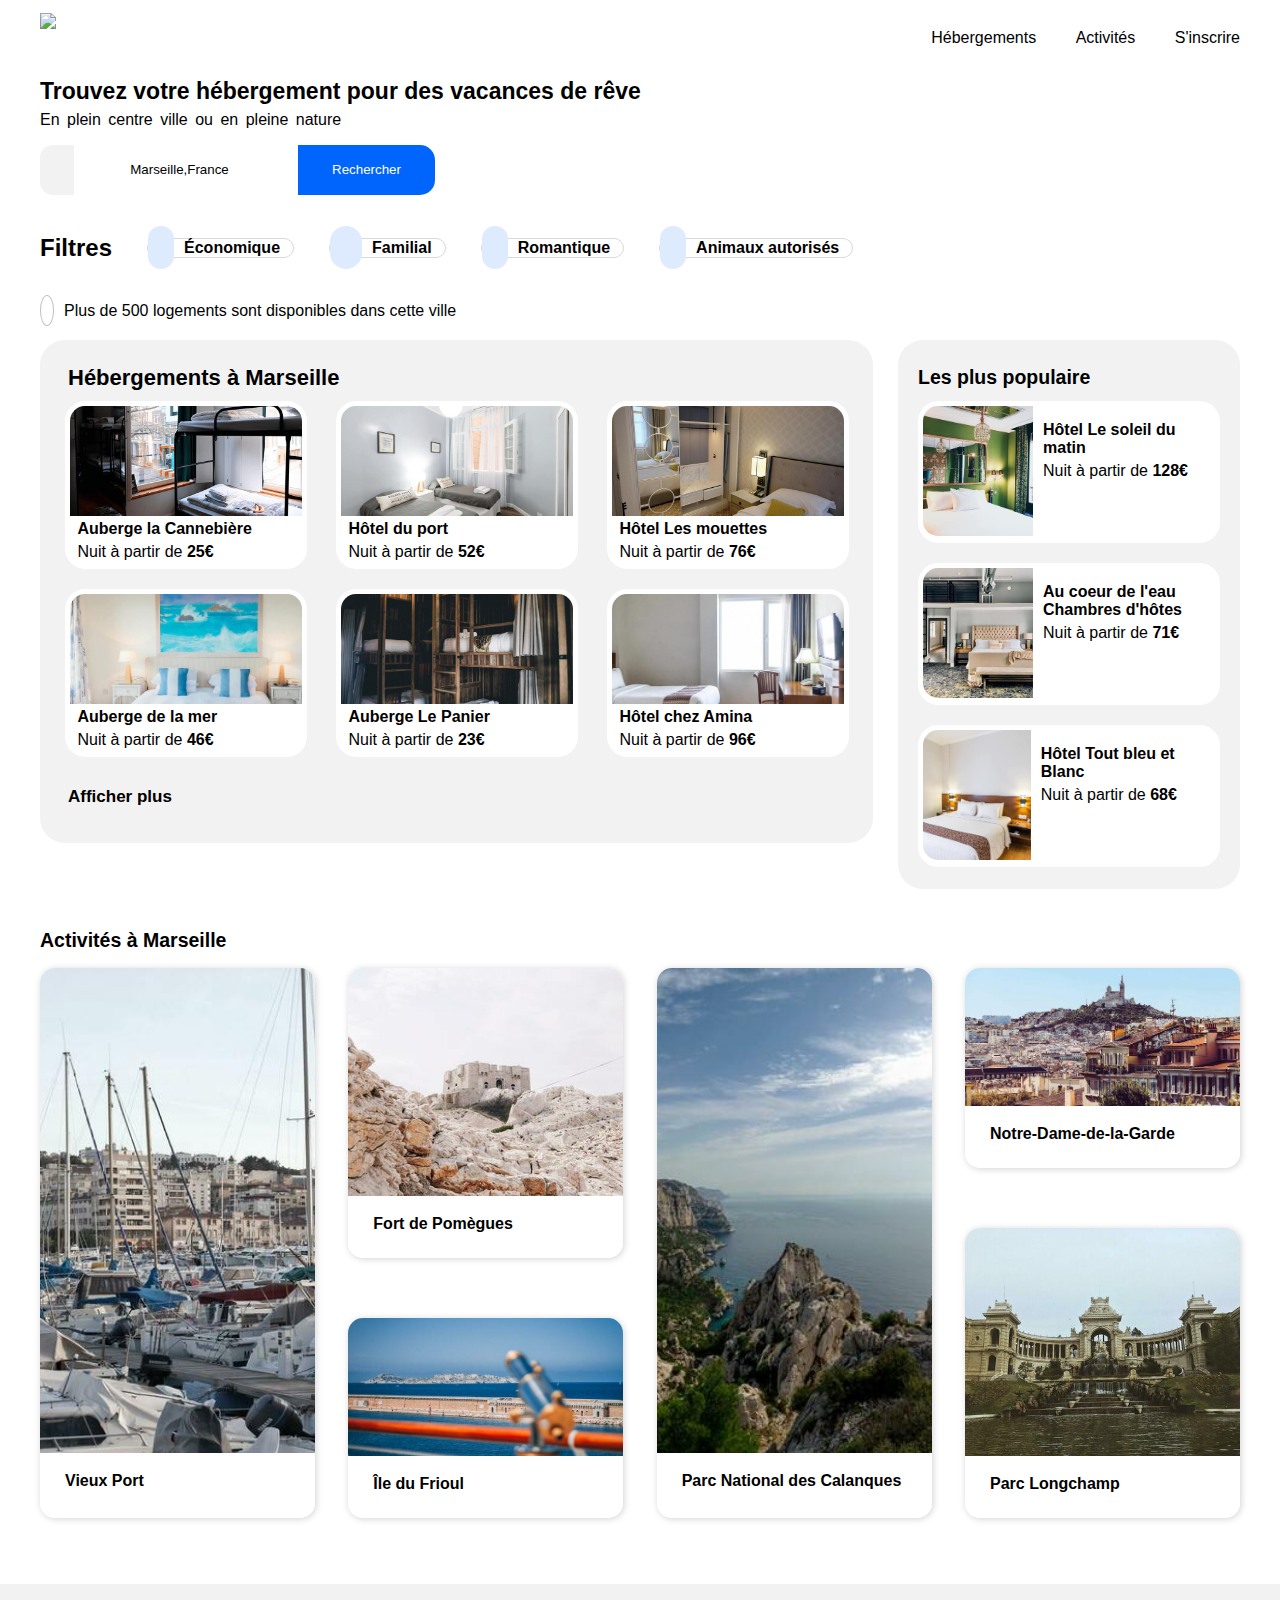
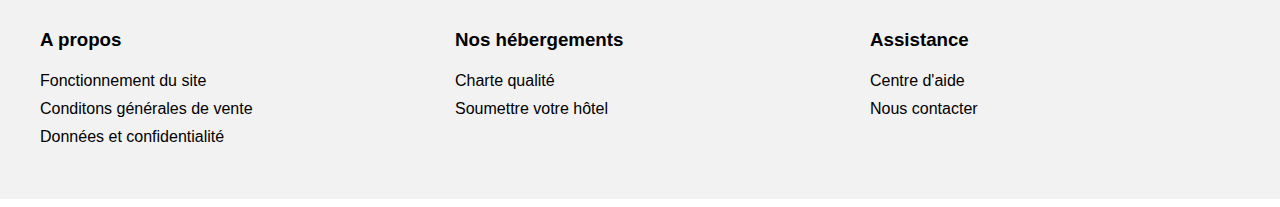
==== index.html @ 7f03be0b "correction dimension page destock et responsive" ====
<!DOCTYPE html>
<html>

<head>
  

  <meta charset="UTF-8">
  <meta http-equiv="X-UA-Compatible" content="IE=edge">
  <meta name="viewport" content="width= , initial-scale=1.0">
  <link rel="stylesheet" type="text/css" href="css/style.css">
  <link rel="stylesheet" media=" screen and (max-width: 991px)" href="css/resolution_tablettes991.css">
  <link rel="stylesheet" media=" screen and (max-width: 768px)" href="css/resolution_petitEcrans768.css">
  <script src="https://kit.fontawesome.com/966980ee1c.js" crossorigin="anonymous"></script>
  <title>Reservia</title> 
</head>

<body>
 
  <div id="bloc_page">

    <header>
      
      <img src="images/logo/Reservia.svg" >
      <nav>
         <ul>
            <il><a href="#Hébergements" class="hoverNav">Hébergements</a></il>
            <il><a href="#Activités"class="hoverNav">Activités</a></il>
            <il><a href="#" class="hoverNav">S'inscrire</a></il>
        </ul>
      </nav>


    </header>

  
    <section class="sectionRecherche">
    
      <h1>Trouvez votre hébergement pour des vacances de rêve </h1>
      <p>En plein centre ville ou en pleine nature</p>
      

      <form>
        <div id="barreDeRecherche">
          <i class="fas fa-map-marker-alt"></i><input type="search" value="Marseille,France" id="inputSearch"><button type="button" id="button">Rechercher</button>
        </div>

        <div id="barreFiltre">
          <p id="filtresTitre"> Filtres</p>
          <p class="rectangleFiltre"><i class="fas fa-money-bill-wave"></i><span>Économique</span></p>
          <p class="rectangleFiltre"><i class="fas fa-child"></i> <span>Familial</span></p>
          <p class="rectangleFiltre"><i class="fas fa-heart"></i><span>Romantique</span></</p>
          <p class="rectangleFiltre"><i class="fas fa-dog"></i><span>Animaux autorisés</span></p>


        </div>

      </form>
        <p id="le-point-I"><i class="fas fa-info"></i><span>Plus de 500 logements sont disponibles dans cette
          ville</span></p>



    </section>

    <!--------------------------------section2 Hébergements--------------------------------------------------->



    <section id="Hebergements">


      <div id="divhébergement">
       
        <h2 id="h2Section2">Hébergements à Marseille</h2>
        
        <div id="divDesArticles">
          <article class="dimensionArticleHebergement">
            <a href="#" class="aHref-de-section-ou-Aside">
              <figure class="figureSectionHebergement">
                <img src="images/hebergements/4_small/marcus-loke.jpg" alt="Auberge" class="imgFigure">
                <figcaption class="figcaptionSectionHebergement">
                  <h3> Auberge la Cannebière</h3>
                  <p>Nuit à partir de <span class="spanEuros"> 25€</span> </p>
                  <div class="divEtoile">
                    <i class="fas fa-star star-on"></i>
                    <i class="fas fa-star star-on " ></i>
                    <i class="fas fa-star star-on " ></i>
                    <i class="fas fa-star star-on " ></i>
                    <i class="fas fa-star star-off" ></i>
                   
                  </div>
                </figcaption>
              </figure>
            </a>
          </article>

          <article class="dimensionArticleHebergement">
            <a href="#" class="aHref-de-section-ou-Aside">
              <figure class="figureSectionHebergement">
                <img src="images/hebergements/4_small/fred-kleber.jpg" alt="Auberge" class="imgFigure">
                <figcaption class="figcaptionSectionHebergement">
                  <h3> Hôtel du port</h3>
                  <p>Nuit à partir de<span class="spanEuros"> 52€</span></p>
                  <div class="divEtoile">
                    <i class="fas fa-star star-on"></i>
                    <i class="fas fa-star star-on " ></i>
                    <i class="fas fa-star star-on " ></i>
                    <i class="fas fa-star star-on " ></i>
                    <i class="fas fa-star star-on" ></i>
                  </div>
                </figcaption>
              </figure>
            </a>
          </article>

          <article class="dimensionArticleHebergement">
            <a href="#" class="aHref-de-section-ou-Aside">
              <figure class="figureSectionHebergement">
                <img src="images/hebergements/4_small/reisetopia.jpg" alt="Auberge" class="imgFigure">
                <figcaption class="figcaptionSectionHebergement">
                  <h3> Hôtel Les mouettes</h3>
                  <p>Nuit à partir de<span class="spanEuros"> 76€</span> </p>
                  <div class="divEtoile">
                    <i class="fas fa-star star-on"></i>
                    <i class="fas fa-star star-on " ></i>
                    <i class="fas fa-star star-on " ></i>
                    <i class="fas fa-star star-on" ></i>
                    <i class="fas fa-star star-off" ></i>
                  </div>
                </figcaption>
              </figure>
            </a>
          </article>
         
          <article class="dimensionArticleHebergement">
            <a href="" class="aHref-de-section-ou-Aside">
              <figure class="figureSectionHebergement">
                <img src="images/hebergements/4_small/annie-spratt.jpg" alt="Auberge" class="imgFigure">
                <figcaption class="figcaptionSectionHebergement">
                  <h3> Auberge de la mer</h3>
                  <p>Nuit à partir de <span class="spanEuros"> 46€</span> </p>
                  <div class="divEtoile">
                    <i class="fas fa-star star-on"></i>
                    <i class="fas fa-star star-on " ></i>
                    <i class="fas fa-star star-on " ></i>
                    <i class="fas fa-star star-off " ></i>
                    <i class="fas fa-star star-off" ></i>
                  </div>
                </figcaption>
              </figure>
            </a>
          </article>

          <article class="dimensionArticleHebergement">
            <a href="" class="aHref-de-section-ou-Aside">
              <figure class="figureSectionHebergement">
                <img src="images/hebergements/4_small/nicate-lee-kT.jpg" alt="Auberge" class="imgFigure">
                <figcaption class="figcaptionSectionHebergement">
                  <h3> Auberge Le Panier</h3>
                  <p>Nuit à partir de <span class="spanEuros">23€</span> </p>
                  <div class="divEtoile">
                    <i class="fas fa-star star-on" ></i>
                    <i class="fas fa-star star-on " ></i>
                    <i class="fas fa-star star-on " ></i>
                    <i class="fas fa-star star-on " ></i>
                    <i class="fas fa-star star-off" ></i>
                  </div>
                </figcaption>
              </figure>
            </a>
          </article>
 
          <article class="dimensionArticleHebergement">
            <a href="" class="aHref-de-section-ou-Aside">
              <figure class="figureSectionHebergement">
                <img src="images/hebergements/4_small/febrian-zakaria (2).jpg" alt="Auberge" class="imgFigure">
                <figcaption class="figcaptionSectionHebergement">
                  <h3> Hôtel chez Amina</h3>
                  <p>Nuit à partir de <span class="spanEuros">96€</span></p>
                  <div class="divEtoile">
                    <i class="fas fa-star star-on"></i>
                    <i class="fas fa-star star-on " ></i>
                    <i class="fas fa-star star-on " ></i>
                    <i class="fas fa-star star-on " ></i>
                    <i class="fas fa-star star-on" ></i>
                  </div>
                </figcaption>
              </figure>
            </a>
          </article>
        </div>
                 
        <a href="#" id="aHref-afficherPlus"><h3>Afficher plus</h3></a>
       
      </div>  
       
      <aside >
        <div id="div-H2-Aside">
          <h2> Les plus populaire</h2><i class="fas fa-chart-line"></i>
        </div>

        <div id="div-Article-Aside">
          <article class="dimensionArticleAside">
            <a href="#" class="aHref-de-section-ou-Aside">
              <figure class="figureAside">
                <img src="images/hebergements/4_small/emile-guillemot.jpg" alt="Auberge" class="imgAside">
                <figcaption class="figcaptionAside">
                  <h3> Hôtel Le soleil du matin</h3>
                  <p>Nuit à partir de <span class="spanEuros">128€</span> </p>
                  <div class="divEtoileAside">
                    <i class="fas fa-star star-on"></i>
                    <i class="fas fa-star star-on " ></i>
                    <i class="fas fa-star star-on " ></i>
                    <i class="fas fa-star star-on " ></i>
                    <i class="fas fa-star star-on" ></i>
                  </div>
                </figcaption>
              </figure>
            </a>
          </article>


          <article class="dimensionArticleAside">
            <a href="#" class="aHref-de-section-ou-Aside">
              <figure class="figureAside">
                <img src="images/hebergements/4_small/aw-creative.jpg" alt="Auberge" class="imgAside">
                <figcaption class="figcaptionAside">
                  <h3> Au coeur de l'eau Chambres d'hôtes </h3>
                  <p>Nuit à partir de <span class="spanEuros"> 71€</span> </p>
                  <div class="divEtoileAside">
                    <i class="fas fa-star star-on"></i>
                    <i class="fas fa-star star-on " ></i>
                    <i class="fas fa-star star-on " ></i>
                    <i class="fas fa-star star-on " ></i>
                    <i class="fas fa-star star-off" ></i>
                  </div>
                </figcaption>
              </figure>
            </a>

          </article>

          <article class="dimensionArticleAside">
            <a href="#" class="aHref-de-section-ou-Aside">
              <figure class="figureAside">
                <img src="images/hebergements/4_small/febrian-zakaria.jpg" alt="Auberge" class="imgAside">
                <figcaption class="figcaptionAside">
                  <h3> Hôtel Tout bleu et Blanc</h3>
                  <p>Nuit à partir de<span class="spanEuros"> 68€</span> </p>
                  <div class="divEtoileAside">
                    <i class="fas fa-star star-on"></i>
                    <i class="fas fa-star star-on " ></i>
                    <i class="fas fa-star star-on " ></i>
                    <i class="fas fa-star star-on " ></i>
                    <i class="fas fa-star star-off" ></i>
                  </div>
                </figcaption>
              </figure>
            </a>

          </article>
        
        </div>
      </aside>
   </section>  
     
         
       
         
  

    <!--------------------------------section3 Activités-à-Marseille--------------------------------------------------->

    <section id="Activités">
      <div id="divH2-Section3">
        <h2>Activités à Marseille</h2>
      </div>
      <div id="div-DesArticle-Activités-à-Marseille">
        
       
          <!--grandePhoto 1-->
            <a href="#" class="aHref-section3">
             <div class="divArticle1-et-3 ">
               <img src="images/activites/4_small/reno-laithienne.jpg" alt="Vieux Port" class="imgArticle1-et-3">
               <h3 class="h3-section3">Vieux Port</h3>
            </div>
            </a>
     

        
         
            <!--petitePhoto 1-->
          <div class="div-DesPetites-Photos">
              <a href="#" class="aHref-section3">
               <div class="div-petitePhoto1-petitePhoto4">
                   <img src="images/activites/4_small/paul-hermann.jpg" alt="Fort de Pomègues"
                  class="img-petitePhoto1-petitePhoto4">
                   <h3 class="h3-section3">Fort de Pomègues</h3>
               </div>
              </a>
     

     
            <!--petitePhoto 2-->
            <a href="#" class="aHref-section3">
              <div class="div-petitePhoto2-petitePhoto3">
                  <img src="images/activites/4_small/kevin-hikari.jpg" alt="Ile du Frioul"
                    class="img-petitePhoto2-petitePhoto3">
                  <h3 class="h3-section3">Île du Frioul</h3>
              </div>
            </a>
          </div>
      
        

       
          <!--grandePhoto 2-->
          <a href="#" class="aHref-section3">
            <div class="divArticle1-et-3 ">
              <img src="images/activites/4_small/kilyan-sockalingum.jpg" alt="Parc National des Calanques"
                class="imgArticle1-et-3">
                <h3 class="h3-section3">Parc National des Calanques</h3>
            </div>
          </a>
    

        
            
            <!-- petitePhoto 3-->
          <div class="div-DesPetites-Photos">
            <a href="#" class="aHref-section3">
              <div class="div-petitePhoto2-petitePhoto3">
                <img src="images/activites/4_small/florian-wehde.jpg" alt="Notre-Dame-de-la-Garde"
                  class="img-petitePhoto2-petitePhoto3">
                <h3 class="h3-section3">Notre-Dame-de-la-Garde</h3>
              </div>
            </a>
          

          
            <!-- petitePhoto 4-->
            <a href="#" class="aHref-section3">
              <div class="div-petitePhoto1-petitePhoto4">
                <img src="images/activites/4_small/lena-paulin-wH2.jpg" alt="Parc Longchamp"
                  class="img-petitePhoto1-petitePhoto4">
                <h3 class="h3-section3">Parc Longchamp</h3>
              </div>
            </a>
          </div>
         
      


      </div>
      <!---div-DesArticle-Activités-à-Marseille-->
    </section>

    <footer>

      

        <div class="divDesColones"><span>A propos</span>
          <ul>
            <li><a href="#" class="aHref-footer">Fonctionnement du site </a></li>
            <li><a href="#" class="aHref-footer">Conditons générales de vente</a> </li>
            <li><a href="#" class="aHref-footer">Données et confidentialité</a></li>
          </ul>
        </div>

        <div class="divDesColones"> <span>Nos hébergements </span>
          <ul>
            <li><a href="#" class="aHref-footer">Charte qualité</a></li>
            <li><a href="#" class="aHref-footer">Soumettre votre hôtel</a></li>
          </ul>
        </div>

        <div class="divDesColones"><span >Assistance</span>
          <ul>
            <li><a href="#" class="aHref-footer"> Centre d'aide</a></li>
            <li><a href="#" class="aHref-footer">Nous contacter</a></li>
          </ul>

        </div>
     



    </footer>



   
  </div><!--bloc_page-->
</body>
---- css/style.css ----
@font-face
 {
   font-family: 'Raleway-ExtraLight';
   src: url('fonts/raleway/Raleway-ExtraLight.ttf') ;
 
 } 

body
{

  font-family:'Raleway-ExtraLight',sans-serif;  
  background-color:white;
 
}
#bloc_page
{
  width: 1200px;
   margin: auto;
   background-color: white;
}


header
{
    
    display: flex;
    justify-content:space-between;

    padding-top: 5px;
}
h1
{
  font-size: 23px;
 
}
h1+p 
{
  word-spacing: 3px;/*pour espacer les mots*/
  margin-top: -10px;
   
}


nav
{
    margin-right: 0px;
    margin-top: 0px;
    
  }
nav a
{
    margin-left: 35px;
    text-decoration: none;
    color: initial;
}

.hoverNav:hover
{

  border-top: 3px solid #0065FC;
  padding-top: 25px;
  color:#0065FC; 

 
}

/*...........................fin header................*/

form
{
     display: flex;
     flex-direction: column;
     flex-wrap: wrap;
    
     
    

}
#barreDeRecherche
{
 display: flex;
 
}
.fa-map-marker-alt
{
  
  border: 0px solid #F2F2F2;
  border-radius: 13px 0 0 13px;
  background-color: #F2F2F2;
  padding: 15px 17px;

}
   
   
#inputSearch
{
  width: 224px;
  height:50px;
  border: 0px solid silver ;
  background-color: white;
  text-align: center;
  
}
#button
{
    width: 137px;
    height:50px;
    border: 0px solid silver ;
    background-color: #0065FC;
    border-radius: 0px 15px 15px 0px; 
    cursor: pointer;
    color: white;
    


}


#barreFiltre
{

display: flex;
align-items: center;
margin-top: 15px; 
flex-wrap: wrap;

} 
#filtresTitre
{
  font-size: 1.5em;
  font-weight: bold;
}


.fa-money-bill-wave,.fa-child,.fa-heart,.fa-dog
{
  color: #0065FC;
  background-color: #DEEBFF;
  border-radius: 20px;
  padding: 13px;
  margin-right: 10px;


  }

  .fa-child
{

  padding: 13px 16px;
}
.rectangleFiltre
{
    
   color: black;
   margin-left: 35px;
  border: 1px solid  #d9d9d9;
  border-radius: 30px;
  font-weight: bold;  
 padding-right:13px ;
      
}        
      
.rectangleFiltre:hover
{
   background-color:#F2F2F2; 
   color:black ;
   cursor: pointer;
   box-shadow:0 0 5px black; 
   margin-top:3px;
}   
.fa-info
{
   color:#0065FC; 
   background-color:white;
   border: 1px solid silver;
   width: 18px;
   height: 17px;
   border-radius: 100%;
   padding:6px ;
   text-align: center;
   margin-right: 10px;
   
}
#le-point-I
{

  text-decoration: none;
  margin-bottom: 20px;
}     
 /* ........................corps de la page section Hébergement  ..................... */  

#Hebergements
{
  display: flex;
  align-items: flex-start;
 
  
  
 

}
#divhébergement
{
   background-color: #F2F2F2;
   display: flex;
   flex-direction: column;
   border-radius: 25px;  
   
  
}
#h2Section2
{
  
   font-size: 22px;
   background-color: #F2F2F2;
     
   padding:  0px 0 0 28px; 
   margin: 25px 0 0 0 ;
   
  
  }
#divDesArticles
{

display: flex;
justify-content:space-around ;
flex-wrap: wrap;
align-items: center;
padding: 0 10px ;
background-color: #F2F2F2;

}


.dimensionArticleHebergement
{   
    width: 240px;
    border: 1px solid white;
    border-radius: 20px;
    margin: 10px;
    background-color: white;
    

  }



.aHref-de-section-ou-Aside
{
  color:inherit;
  text-decoration: none;
}
.figureSectionHebergement
{
  margin: 4px 4px 0px 4px ;

}


.imgFigure
{
   
  height: 110px;
  width: 100%;
  object-fit: cover;
  
  border-radius: 15px 15px 0 0;
} 
   

.figcaptionSectionHebergement
{
   margin: 0 0 0 8px; 
   
}
 h3
{
    font-size: 1em;
    margin: 0;
    
} 
   
h3+p{
    
    
    font-size: 16px;
    margin: 5px 0 0 0px;
    
  
  }
  .divEtoile
  {
    margin: 5px 0 7px 0;
    
  }

  .star-on
  {
      
   color:#0065FC;   
  }
  .star-off
  {

    color:#d9d9d9;
  }
  .spanEuros
  {
    font-weight: bold;

  }

  #aHref-afficherPlus
  {
   
   padding-left: 28px;
   color: inherit; 
   text-decoration: none;
   font-size: 17px;
   margin: 20px 0 36px 0;
  }
  /*........aside Hébergement................*/

  aside
  {
    
    background-color: #F2F2F2;
    margin-left: 25px;
    border-radius: 25px;   
    padding: 0 20px 12px 20px;
    
  }
   
#div-H2-Aside
{
  display: flex;
  justify-content: space-between;
  align-items:center; 
  font-size: 13px; 
  margin-top:25px; 
  height: 26px;
  
  
}

.fa-chart-line
{
  font-size: 20px;  
 
}
#div-Article-Aside
{
    display: flex;
    flex-direction: column;
    justify-content: space-between;
}
.dimensionArticleAside
{
  width: 300PX;
  height: 140px;
  border: 1px solid white;  
  border-radius: 20px;
  background-color:white;
  margin: 10px 0 10px 0;
  
 
}


.figureAside
{
  display: flex;
  align-items: center;
  margin: 0px ;
  
}
.imgAside
{
  width: 110px;        
  height: 130px; 
  object-fit: cover;
  border-radius: 15px 0 0 15px;
  margin: 4px 0px 4px 4px;
 
}
.figcaptionAside
{
  
   padding:0px 0 0 10px; 
  

  }


.divEtoileAside
{
   margin: 40px 0 0 0;
    

}

/*...............section3 Activités à Marseille    */

#Activités
{
   height: 610px;
   
   display: flex;
   display: block;
   margin:40px 0 45px 0;
 
   
}
#divH2-Section3
{
   font-size: 13px;
  
}
#div-DesArticle-Activités-à-Marseille 
{
  display: flex;
  justify-content: space-between;
  
  
  


}


.aHref-section3
{
   text-decoration: none;

}
.aHref-section3
{
  box-shadow: 1px 1px 7px #0000002e;
  border-radius: 15px;
}
.divArticle1-et-3
{
  
  height: 550px;
  background-color:white;
  border-radius: 15px;  
  
  
  }
.imgArticle1-et-3
{
 width: 275px;
 height: 485px; 
 object-fit: cover;
 border-radius: 15px 15px  0  0;

}
.h3-section3
{

background-color: white;
padding: 15px 0 0 25px;
font-weight: bold;
color: initial;

}




/*...........concerne les petites photos.......................*/
.div-DesPetites-Photos
{
  display: flex;
  flex-direction: column;
  justify-content: space-between;
 
  
}


.div-petitePhoto1-petitePhoto4
{
  
   height:290px; 
   background-color: white; 
   border-radius: 15px ;
   
   
}
.div-petitePhoto2-petitePhoto3
{
   
  height:200px;
  background-color: white; 
  border-radius: 15px ;
  

}
.img-petitePhoto1-petitePhoto4
{
   width: 275px;
   height: 228px; 
   object-fit: cover;
   border-radius: 15px 15px 0 0;
   
}
.img-petitePhoto2-petitePhoto3
{

  width: 275px;
  height: 138px; 
 object-fit: cover;
 border-radius: 15px 15px 0 0;
 
}



/*..............................................footer.......................................................*/
footer
{
  height: 170px;
  width: 1200px; 
  margin-left: -50px;
  padding: 45px 50px 0 50px; 
  display: flex;
  justify-content: space-between;
  background-color: #F2F2F2;
  
  
}


.divDesColones 
{
   width: 370px;
   height: 150px;
  
   
   
  
  }
.aHref-footer
{
  text-decoration: none;
  color: inherit;
}  

footer span
{
    font-weight: bold;
    font-size: 1.17em;
   
}
 footer div ul  
{
     padding-left: 0;
     list-style-type:none;
     line-height: 28px;
     
    
    
}
---- css/resolution_tablettes991.css ----
body
{ 
  background-color:white;
  width: 991px;
  height: 2630px;
  
  
} 
#bloc_page
{
  background-color:olive;
  width: 975px;
  
  
  

}
header
{
    
    display: flex;
    justify-content: space-between;
    padding-right: 45px;   
}
  


#Hebergements
{
    
    height: 1430px;
    display: flex;
    flex-direction: column-reverse;
    justify-content: space-between;
    margin-bottom: 70px;
    background-color: orchid;
   
    
    
    
  }
  
#divhébergement
{
    width: 820px;
    height: 800px;
   
  
}

.dimensionArticleHebergement
{

    width: 360px;
    height: 201px;
    border-radius: 20px;
    padding: 1px 1px 0 1px;
}

.figureSectionHebergement
{
   
   
    
}
.imgFigure
{
  width: 352px;
  height: 112px;

}


aside
{
  width: 820px;
  height: 550px;
  display: flex;
  flex-direction: column;
  
  margin-left: 0;
  background-color: orangered;
}
 #div-H2-Aside
 {
  
  height: 20px;
  display: flex;
  justify-content: space-between;
 
  background-color: orangered;
  
}
 aside h2
{
  
}
.fa-chart-line
{
 margin-right: 0px;
}  
 
 #div-Article-Aside
{
    width: 0px;
    height: 550px;
    display: flex;
    flex-direction: column;
    margin-bottom: 10px;
   
  }

.dimensionArticleAside
{
    width: 746px;
    height: 145px;
    display: flex;
    align-items: center;
    padding: 0;
    
  }
.figureAside
{
  
  height: 135px;
  display: flex;
  align-items: center;
  border-radius: 15px;
  margin: 4px 0 4px 4px;
  

}
.imgAside
{  
   width: 275px;
   height: 135px;
   margin: 0 ; 
  
  }
.divEtoileAside
{
   margin: 50px 0 0 0;
 
   
}
 
/*----section3--------------*/ 

#Activités
{
   width: 820px;
   height: 740px;
   display: flex;
   flex-direction: column;
   margin: auto;
     
  
 
   
}
#divH2-Section3
{
  height: 50px;
  
}
#div-DesArticle-Activités-à-Marseille 
{
  display: flex;
  
  width: 820px;
  height: 690px;
  display: flex;
  flex-wrap: wrap;
 
  
  


}


.aHref-section3
{
   text-decoration: none;
   width: 395px;
   height: 192px;
}
.aHref-section3
{
  box-shadow: 1px 1px 7px #0000002e;
  border-radius: 15px;
}
.divArticle1-et-3
{
  
  height: 192px;
  background-color:white;
  border-radius: 15px;  
  
  
  }
.imgArticle1-et-3
{
 width: 395px;
 height: 132px; 
 object-fit: cover;
 border-radius: 15px 15px  0  0;
 
}
.h3-section3
{

background-color: white;
padding: 15px 0 0 25px;
font-weight: bold;
color: initial;

}




/*...........concerne les petites photos.......................*/
.div-DesPetites-Photos
{
  width: 395px;
  height: 425px;
  order:2;
}


.div-petitePhoto1-petitePhoto4
{
  
   height: 192px;
  
   background-color: white; 
   border-radius: 15px ;
   
   
}
.div-petitePhoto2-petitePhoto3
{
   

   
  background-color: white; 
  border-radius: 15px ;
  

}
.img-petitePhoto1-petitePhoto4
{
    width: 395px;
   height: 132px; 
   object-fit: cover;
   border-radius: 15px 15px 0 0;
   
}
.img-petitePhoto2-petitePhoto3
{

  width: 395px;
  height: 132px; 
  object-fit: cover;
 border-radius: 15px 15px 0 0;
 
}


/*------------------footer---------------------*/
footer
{
   width: 975px;
   height: 250px;
   
}

.divDesColones
{

margin: 25px ;  
background-color: orangered;

}
footer div ul 
{
  line-height: 35px;

}
footer span
{


}
---- css/resolution_petitEcrans768.css ----
body
{
    background-color:olive;
    width: 750px;
    height: 3150px;
  
    
}   
header
{
   
}  
.sectionRecherche
{
 

}

#Hébergements
{

    
    
  }
  
#divhébergement
{
   
  
}

.dimensionArticleHebergement
{

    
}

.figureSectionHebergement
{
    
}
.imgFigure
{
  
}


aside
{
   width: 690px;
   height: 620px;
}
 #div-H2-Aside
 {
    width: 663px;
    height: 30px;
  
}
 aside h2
{
  
}
.fa-chart-line
{
 
}  
 
 #div-Article-Aside
{
    width: 690px;
   height: 620px;
}

}

.dimensionArticleAside
{
    width: 625px;
    height: 145px;
 }


.figureAside
{
    width: 611px;
    height: 132px;
    
}
.imgAside
{  
    width: 202px;
    height: 132px;
 
}
.divEtoileAside
{
  
   
}
 
/*----section3--------------*/ 

#Activités
{
 

}
#div-DesArticle-Activités-à-Marseille 
{
  
}
.classHoverPhotos
{
  

}


.aHref-section3
{
  

}
.figureArticle1-et-3
{
 
 
  
}
.imgArticle1-et-3
{

}


.figcation-section3
{
  

}



/*...........concerne les petites photos.......................*/
.div-DesPetites-Photos,.figure-petitePhoto1-petitePhoto4,.figure-petitePhoto2-petitePhoto3,.img-petitePhoto1-petitePhoto4,.img-petitePhoto2-petitePhoto3
{

  
  }

.div-DesPetites-Photos
{
  

}
.figure-petitePhoto1-petitePhoto4
{

}
.figure-petitePhoto2-petitePhoto3
{
  
}
.img-petitePhoto1-petitePhoto4
{
 
}
.img-petitePhoto2-petitePhoto3
{
 
}
/*------------------footer---------------------*/
footer
{
   
   
}
#grandDivFooter
{
 

 
}
.divDesColones
{

 


}
ul ,footer span
{


}
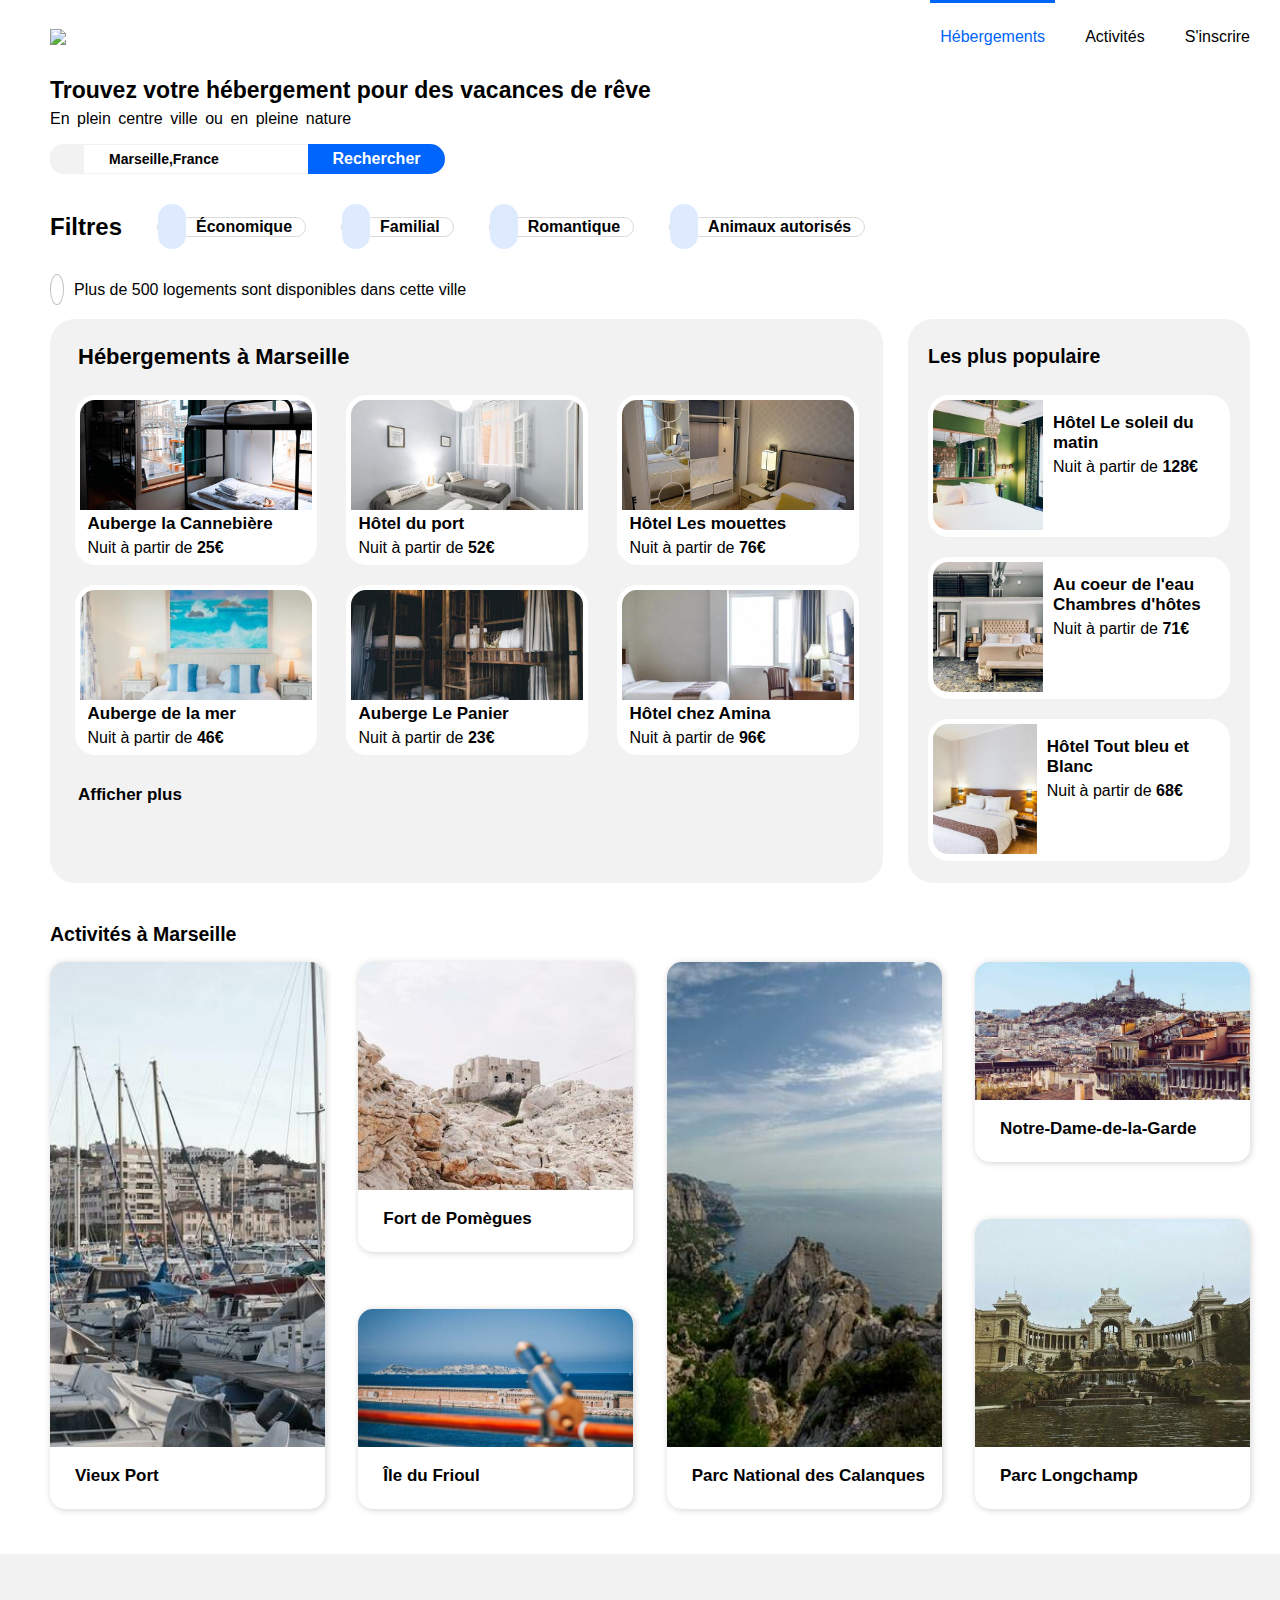
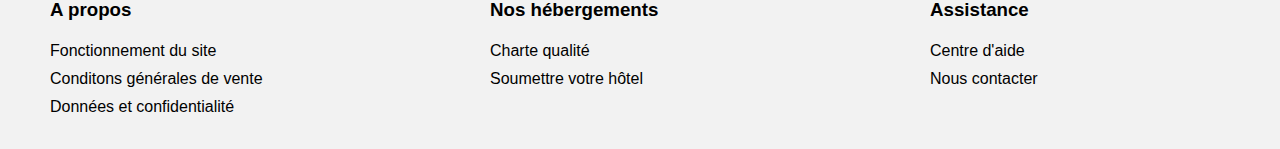
==== commit 7efe7808: "correction du code et responsive" ====
--- a/index.html
+++ b/index.html
@@ -20,20 +20,21 @@
 
     <header>
       
-      <img src="images/logo/Reservia.svg" >
+      <img src="images/logo/Reservia.svg" id="imgHeader" >
       <nav>
-         <ul>
-            <il><a href="#Hébergements" class="hoverNav">Hébergements</a></il>
-            <il><a href="#Activités"class="hoverNav">Activités</a></il>
-            <il><a href="#" class="hoverNav">S'inscrire</a></il>
-        </ul>
+         <ul >
+            <li><a href="#Hebergements" id="liHebergements">Hébergements</a></li>
+             <li><a href="#Activités" id="hoverNavActivites">Activités</a></li>
+            <li id="li-Inscription"><a href="#"id="il-Inscription" >S'inscrire</a></li>      
+          </ul>
       </nav>
-
-
+      
+ 
+    
     </header>
 
   
-    <section class="sectionRecherche">
+    <section id="sectionRecherche">
     
       <h1>Trouvez votre hébergement pour des vacances de rêve </h1>
       <p>En plein centre ville ou en pleine nature</p>
@@ -41,21 +42,21 @@
 
       <form>
         <div id="barreDeRecherche">
-          <i class="fas fa-map-marker-alt"></i><input type="search" value="Marseille,France" id="inputSearch"><button type="button" id="button">Rechercher</button>
+          <i class="fas fa-map-marker-alt"></i><input type="search" value="Marseille,France" id="inputSearch"><button type="button" id="button"><span>Rechercher</span><i class="fas fa-search"></i> </button>
         </div>
 
         <div id="barreFiltre">
           <p id="filtresTitre"> Filtres</p>
-          <p class="rectangleFiltre"><i class="fas fa-money-bill-wave"></i><span>Économique</span></p>
-          <p class="rectangleFiltre"><i class="fas fa-child"></i> <span>Familial</span></p>
-          <p class="rectangleFiltre"><i class="fas fa-heart"></i><span>Romantique</span></</p>
-          <p class="rectangleFiltre"><i class="fas fa-dog"></i><span>Animaux autorisés</span></p>
-
+          <p class="rectangleFiltre"><i class="fas fa-money-bill-wave"></i>Économique</p>
+          <p class="rectangleFiltre"><i class="fas fa-child"></i> Familial</p>
+          <p class="rectangleFiltre"><i class="fas fa-heart"></i>Romantique</p>
+          <p class="rectangleFiltre"><i class="fas fa-dog"></i>Animaux autorisés</p>
+          
 
         </div>
 
       </form>
-        <p id="le-point-I"><i class="fas fa-info"></i><span>Plus de 500 logements sont disponibles dans cette
+        <p  id="Paragraphe-point-I"><i class="fas fa-info"></i><span>Plus de 500 logements sont disponibles dans cette
           ville</span></p>
 
 
@@ -355,40 +356,41 @@
       <!---div-DesArticle-Activités-à-Marseille-->
     </section>
 
-    <footer>
-
-      
-
-        <div class="divDesColones"><span>A propos</span>
-          <ul>
-            <li><a href="#" class="aHref-footer">Fonctionnement du site </a></li>
-            <li><a href="#" class="aHref-footer">Conditons générales de vente</a> </li>
-            <li><a href="#" class="aHref-footer">Données et confidentialité</a></li>
-          </ul>
-        </div>
-
-        <div class="divDesColones"> <span>Nos hébergements </span>
-          <ul>
-            <li><a href="#" class="aHref-footer">Charte qualité</a></li>
-            <li><a href="#" class="aHref-footer">Soumettre votre hôtel</a></li>
-          </ul>
-        </div>
-
-        <div class="divDesColones"><span >Assistance</span>
-          <ul>
-            <li><a href="#" class="aHref-footer"> Centre d'aide</a></li>
-            <li><a href="#" class="aHref-footer">Nous contacter</a></li>
-          </ul>
-
-        </div>
-     
-
-
-
-    </footer>
-
+   
 
 
    
   </div><!--bloc_page-->
+  <footer>
+
+      
+
+    <div class="divDesColones"><span>A propos</span>
+      <ul>
+        <li><a href="#" class="aHref-footer">Fonctionnement du site </a></li>
+        <li><a href="#" class="aHref-footer">Conditons générales de vente</a> </li>
+        <li><a href="#" class="aHref-footer">Données et confidentialité</a></li>
+      </ul>
+    </div>
+
+    <div class="divDesColones"> <span>Nos hébergements </span>
+      <ul>
+        <li><a href="#" class="aHref-footer">Charte qualité</a></li>
+        <li><a href="#" class="aHref-footer">Soumettre votre hôtel</a></li>
+      </ul>
+    </div>
+
+    <div class="divDesColones"><span >Assistance</span>
+      <ul>
+        <li><a href="#" class="aHref-footer"> Centre d'aide</a></li>
+        <li><a href="#" class="aHref-footer">Nous contacter</a></li>
+      </ul>
+
+    </div>
+ 
+
+
+
+</footer>
+
 </body>
--- a/css/style.css
+++ b/css/style.css
@@ -1,86 +1,112 @@
 @font-face
  {
-   font-family: 'Raleway-ExtraLight';
-   src: url('fonts/raleway/Raleway-ExtraLight.ttf') ;
+   font-family: 'Raleway-Regular';
+   src: url('fonts/raleway/Raleway-Regular.ttf') ;
  
  } 
 
+*
+{
+
+  font-family:'Raleway-Regular',sans-serif;  
+}  
+
 body
 {
-
-  font-family:'Raleway-ExtraLight',sans-serif;  
-  background-color:white;
- 
-}
+ width: 1300px;
+ margin: auto;
+}  
+
 #bloc_page
 {
-  width: 1200px;
-   margin: auto;
+   
+   margin: 0 50px;
    background-color: white;
 }
 
-
 header
 {
     
     display: flex;
-    justify-content:space-between;
-
-    padding-top: 5px;
-}
+    justify-content: space-between;
+    align-items: center;
+    padding-top: 12px;
+}
+
+nav ul 
+{
+   display: flex;
+   list-style-type: none;
+   
+}
+
+header a
+{
+    
+    text-decoration: none;
+    color: initial;
+    
+   
+}
+
+#liHebergements
+{
+  border-top: 3px solid #0065FC;
+  padding: 25px 10px 0 10px;
+  color:#0065FC;
+  
+}
+
+#hoverNavActivites
+{
+
+ padding: 0 30px;
+ 
+}
+
+#hoverNavActivites:hover
+{
+  border-top: 3px solid #0065FC;
+  padding-top: 25px;
+  color:#0065FC;
+  
+}
+
+#li-Inscription
+{
+ color: #0065FC;
+ padding-left: 10px;
+
+}
+/*...........................fin header................*/
+
+
+/*...........................sectionRecherche...............*/
 h1
 {
   font-size: 23px;
  
 }
+
 h1+p 
 {
   word-spacing: 3px;/*pour espacer les mots*/
   margin-top: -10px;
-   
-}
-
-
-nav
-{
-    margin-right: 0px;
-    margin-top: 0px;
-    
-  }
-nav a
-{
-    margin-left: 35px;
-    text-decoration: none;
-    color: initial;
-}
-
-.hoverNav:hover
-{
-
-  border-top: 3px solid #0065FC;
-  padding-top: 25px;
-  color:#0065FC; 
-
- 
-}
-
-/*...........................fin header................*/
+}
 
 form
 {
-     display: flex;
-     flex-direction: column;
-     flex-wrap: wrap;
-    
-     
-    
-
-}
+  display: flex;
+  flex-direction: column;
+  flex-wrap: wrap;
+}
+
 #barreDeRecherche
 {
  display: flex;
  
 }
+
 .fa-map-marker-alt
 {
   
@@ -88,75 +114,74 @@
   border-radius: 13px 0 0 13px;
   background-color: #F2F2F2;
   padding: 15px 17px;
-
-}
-   
+}
    
 #inputSearch
 {
   width: 224px;
-  height:50px;
-  border: 0px solid silver ;
-  background-color: white;
-  text-align: center;
-  
+  border-top: 1px solid #F2F2F2 ;
+  border-bottom: 1px solid #F2F2F2 ;
+  border-left: none;
+  border-right: none;
+  padding-left: 25px;
+  color:black;
+  font-weight:bold;
+  font-size: 14px;
+
 }
 #button
 {
     width: 137px;
-    height:50px;
-    border: 0px solid silver ;
+    border: 0px solid #F2F2F2 ;
     background-color: #0065FC;
     border-radius: 0px 15px 15px 0px; 
     cursor: pointer;
     color: white;
-    
-
-
-}
-
+    font-size: 16px;
+    font-weight: bold;
+
+
+}
+
+.fa-search
+{
+  display: none;/*invisible*/
+}
 
 #barreFiltre
 {
-
 display: flex;
+flex-wrap: wrap;
 align-items: center;
 margin-top: 15px; 
-flex-wrap: wrap;
 
 } 
+
 #filtresTitre
 {
   font-size: 1.5em;
   font-weight: bold;
 }
 
-
 .fa-money-bill-wave,.fa-child,.fa-heart,.fa-dog
 {
   color: #0065FC;
   background-color: #DEEBFF;
-  border-radius: 20px;
-  padding: 13px;
+  border-radius: 55px;
+  padding: 14px;
   margin-right: 10px;
-
-
-  }
-
-  .fa-child
-{
-
-  padding: 13px 16px;
-}
+  
+}
+
 .rectangleFiltre
 {
     
    color: black;
    margin-left: 35px;
-  border: 1px solid  #d9d9d9;
-  border-radius: 30px;
-  font-weight: bold;  
- padding-right:13px ;
+   border: 1px solid  #d9d9d9;
+   border-radius: 30px;
+   font-weight: bold;  
+   padding-right:13px ;
       
 }        
       
@@ -168,10 +193,16 @@
    box-shadow:0 0 5px black; 
    margin-top:3px;
 }   
+
+#Paragraphe-point-I
+{
+
+  margin-bottom: 20px;
+}    
+
 .fa-info
 {
    color:#0065FC; 
-   background-color:white;
    border: 1px solid silver;
    width: 18px;
    height: 17px;
@@ -179,46 +210,30 @@
    padding:6px ;
    text-align: center;
    margin-right: 10px;
-   
-}
-#le-point-I
-{
-
-  text-decoration: none;
-  margin-bottom: 20px;
-}     
+}
+ 
  /* ........................corps de la page section Hébergement  ..................... */  
 
 #Hebergements
 {
   display: flex;
-  align-items: flex-start;
- 
-  
-  
- 
-
-}
+}
+
 #divhébergement
 {
    background-color: #F2F2F2;
    display: flex;
    flex-direction: column;
    border-radius: 25px;  
-   
-  
 }
 #h2Section2
 {
   
    font-size: 22px;
-   background-color: #F2F2F2;
-     
    padding:  0px 0 0 28px; 
-   margin: 25px 0 0 0 ;
-   
-  
-  }
+   margin: 25px 0 15px 0;
+}
+
 #divDesArticles
 {
 
@@ -227,10 +242,7 @@
 flex-wrap: wrap;
 align-items: center;
 padding: 0 10px ;
-background-color: #F2F2F2;
-
-}
-
+}
 
 .dimensionArticleHebergement
 {   
@@ -239,23 +251,19 @@
     border-radius: 20px;
     margin: 10px;
     background-color: white;
-    
-
-  }
-
-
+}
 
 .aHref-de-section-ou-Aside
 {
   color:inherit;
   text-decoration: none;
 }
+
 .figureSectionHebergement
 {
   margin: 4px 4px 0px 4px ;
 
 }
-
 
 .imgFigure
 {
@@ -263,73 +271,71 @@
   height: 110px;
   width: 100%;
   object-fit: cover;
-  
   border-radius: 15px 15px 0 0;
 } 
-   
 
 .figcaptionSectionHebergement
 {
    margin: 0 0 0 8px; 
-   
-}
- h3
-{
-    font-size: 1em;
+}
+ 
+h3
+{
+    font-size: 17px;
     margin: 0;
-    
 } 
    
-h3+p{
-    
-    
-    font-size: 16px;
+h3+p
+{
+  
     margin: 5px 0 0 0px;
-    
-  
-  }
-  .divEtoile
-  {
+}
+
+.divEtoile
+{
     margin: 5px 0 7px 0;
     
-  }
-
-  .star-on
-  {
+}
+
+.star-on
+{
       
    color:#0065FC;   
-  }
-  .star-off
-  {
+}
+
+.star-off
+{
 
     color:#d9d9d9;
-  }
-  .spanEuros
-  {
+}
+
+.spanEuros
+{
     font-weight: bold;
 
-  }
-
-  #aHref-afficherPlus
-  {
+}
+
+#aHref-afficherPlus
+{
    
    padding-left: 28px;
    color: inherit; 
    text-decoration: none;
    font-size: 17px;
    margin: 20px 0 36px 0;
-  }
-  /*........aside Hébergement................*/
-
-  aside
-  {
+}
+ 
+/*........aside Hébergement................*/
+
+aside
+{
     
     background-color: #F2F2F2;
     margin-left: 25px;
     border-radius: 25px;   
     padding: 0 20px 12px 20px;
     
-  }
+}
    
 #div-H2-Aside
 {
@@ -337,10 +343,8 @@
   justify-content: space-between;
   align-items:center; 
   font-size: 13px; 
-  margin-top:25px; 
+  margin: 25px 0 15px 0;
   height: 26px;
-  
-  
 }
 
 .fa-chart-line
@@ -348,12 +352,14 @@
   font-size: 20px;  
  
 }
+
 #div-Article-Aside
 {
     display: flex;
     flex-direction: column;
-    justify-content: space-between;
-}
+   
+}
+
 .dimensionArticleAside
 {
   width: 300PX;
@@ -361,11 +367,8 @@
   border: 1px solid white;  
   border-radius: 20px;
   background-color:white;
-  margin: 10px 0 10px 0;
-  
- 
-}
-
+  margin: 10px 0 ;
+}
 
 .figureAside
 {
@@ -374,6 +377,7 @@
   margin: 0px ;
   
 }
+
 .imgAside
 {
   width: 110px;        
@@ -381,88 +385,71 @@
   object-fit: cover;
   border-radius: 15px 0 0 15px;
   margin: 4px 0px 4px 4px;
- 
-}
+}
+
 .figcaptionAside
 {
   
    padding:0px 0 0 10px; 
   
 
-  }
-
+}
 
 .divEtoileAside
 {
    margin: 40px 0 0 0;
-    
-
 }
 
 /*...............section3 Activités à Marseille    */
 
 #Activités
 {
-   height: 610px;
-   
-   display: flex;
-   display: block;
-   margin:40px 0 45px 0;
- 
-   
-}
+    margin:40px 0 45px 0;
+}
+
 #divH2-Section3
 {
    font-size: 13px;
   
 }
+
 #div-DesArticle-Activités-à-Marseille 
 {
   display: flex;
   justify-content: space-between;
-  
-  
-  
-
-
-}
-
+}
 
 .aHref-section3
 {
    text-decoration: none;
 
 }
+
 .aHref-section3
 {
   box-shadow: 1px 1px 7px #0000002e;
   border-radius: 15px;
 }
+
 .divArticle1-et-3
 {
-  
-  height: 550px;
-  background-color:white;
+  height: 547px;
   border-radius: 15px;  
-  
-  
-  }
-.imgArticle1-et-3
+ }
+
+ .imgArticle1-et-3
 {
  width: 275px;
  height: 485px; 
  object-fit: cover;
  border-radius: 15px 15px  0  0;
-
-}
+}
+
 .h3-section3
 {
 
-background-color: white;
-padding: 15px 0 0 25px;
-font-weight: bold;
-color: initial;
-
+   padding: 15px 0 0 25px;
+   color: initial;
 }
 
 
@@ -475,44 +462,34 @@
   flex-direction: column;
   justify-content: space-between;
  
-  
 }
 
 
 .div-petitePhoto1-petitePhoto4
 {
-  
-   height:290px; 
-   background-color: white; 
-   border-radius: 15px ;
-   
-   
-}
+  height:290px; 
+}
+
 .div-petitePhoto2-petitePhoto3
 {
-   
-  height:200px;
-  background-color: white; 
-  border-radius: 15px ;
-  
-
-}
+    height:200px;
+}
+
 .img-petitePhoto1-petitePhoto4
 {
    width: 275px;
    height: 228px; 
    object-fit: cover;
    border-radius: 15px 15px 0 0;
-   
-}
+}
+
 .img-petitePhoto2-petitePhoto3
 {
 
   width: 275px;
   height: 138px; 
- object-fit: cover;
- border-radius: 15px 15px 0 0;
- 
+  object-fit: cover;
+  border-radius: 15px 15px 0 0;
 }
 
 
@@ -520,10 +497,8 @@
 /*..............................................footer.......................................................*/
 footer
 {
-  height: 170px;
-  width: 1200px; 
-  margin-left: -50px;
-  padding: 45px 50px 0 50px; 
+  
+  padding: 45px 0px 0 50px; 
   display: flex;
   justify-content: space-between;
   background-color: #F2F2F2;
--- a/css/resolution_tablettes991.css
+++ b/css/resolution_tablettes991.css
@@ -2,18 +2,17 @@
 { 
   background-color:white;
   width: 991px;
-  height: 2630px;
+  height: 2790px;
   
   
 } 
 #bloc_page
 {
-  background-color:olive;
-  width: 975px;
-  
-  
-  
-
+  
+  width: 920px;
+  margin: auto;
+  background-color: white;
+  
 }
 header
 {
@@ -22,18 +21,22 @@
     justify-content: space-between;
     padding-right: 45px;   
 }
-  
+h1
+{
+  font-size: 30px;
+ 
+}  
 
 
 #Hebergements
 {
     
-    height: 1430px;
+    height: 1400px;
     display: flex;
     flex-direction: column-reverse;
     justify-content: space-between;
-    margin-bottom: 70px;
-    background-color: orchid;
+  
+    
    
     
     
@@ -44,7 +47,7 @@
 {
     width: 820px;
     height: 800px;
-   
+    margin: auto;
   
 }
 
@@ -74,21 +77,24 @@
 aside
 {
   width: 820px;
-  height: 550px;
+  height: 560px;
   display: flex;
   flex-direction: column;
-  
-  margin-left: 0;
-  background-color: orangered;
+
+  
+
+  margin: auto;
+
+  background-color:#F2F2F2;
 }
  #div-H2-Aside
  {
-  
+   
   height: 20px;
   display: flex;
   justify-content: space-between;
- 
-  background-color: orangered;
+  padding: 0 37px;
+ 
   
 }
  aside h2
@@ -102,21 +108,24 @@
  
  #div-Article-Aside
 {
-    width: 0px;
-    height: 550px;
+    width: 820px;
+    
     display: flex;
     flex-direction: column;
+    align-content: space-between;
     margin-bottom: 10px;
-   
+    align-items: center;
+
+  
   }
 
 .dimensionArticleAside
 {
-    width: 746px;
+    width: 747px;
     height: 145px;
     display: flex;
     align-items: center;
-    padding: 0;
+    
     
   }
 .figureAside
@@ -242,7 +251,7 @@
 .div-petitePhoto2-petitePhoto3
 {
    
-
+  height: 192px;
    
   background-color: white; 
   border-radius: 15px ;
@@ -279,17 +288,18 @@
 .divDesColones
 {
 
-margin: 25px ;  
-background-color: orangered;
+margin: 25px 0 0 20px ;  
+
+
+}
+footer span 
+{
+  padding-left: 28px;
 
 }
 footer div ul 
 {
   line-height: 35px;
-
-}
-footer span
-{
-
-
-}+  padding-left: 28px;
+}
+
--- a/css/resolution_petitEcrans768.css
+++ b/css/resolution_petitEcrans768.css
@@ -1,195 +1,644 @@
+
+
 body
 {
-    background-color:olive;
+
+   
+  
+  max-width: 768px;
+  height: 5350px;
+  
+  
+
+}
+#bloc_page
+{
+   width: 750px;
+   margin: auto;
+   background-color:white;
+   height: 5350px;
+}
+
+
+header
+{
+  align-items: flex-start; 
+  flex-direction: column;
+  padding:0;
+  margin: 0;
+}
+
+header img
+{
+  margin-left: 25px;
+  width: 100px;
+  
+
+}
+Nav
+{
+  
+  width: 100%;
+  /*border-bottom: 3px solid #F2F2F2;*/
+  margin-top: 25px; 
+ 
+}
+header ul 
+{
+  width: 100%;
+  display: flex;
+  justify-content: space-around;
+  padding-inline-start: 0; /*définit le décalage avec le début de la zone de remplissage d'un élément*/
+ 
+  background-color: magenta;
+
+}
+
+#liHebergements
+{
+  border-top: 0;
+ 
+
+width: 50%;
+padding: 0 146px; 
+ border-bottom:  3px solid #0065FC;
+ text-align: center;
+
+}
+#hoverNavActivites
+{
+  width: 50%;
+  padding: 0 147px; 
+  text-align: center;
+}
+#hoverNavActivites:hover
+{
+  border-top: 0;
+ 
+  
+  border-bottom:  3px solid #0065FC;
+ 
+  
+}
+#li-Inscription
+{
+position: absolute;
+top: 10px;
+right: 10px;
+font-weight: bold; 
+
+}  
+
+h1+p 
+{
+  word-spacing: 3px;/*pour espacer les mots*/
+  margin-top: -10px;
+   
+}
+nav a
+{
+  
+    text-decoration: none;
+    color: initial;
+
+}
+
+
+/*...........................fin header................*/
+#sectionRecherche
+{
+   padding-left: 25px;
+
+
+}
+
+h1
+{
+  font-size: 50px;
+  
+}
+h1+p
+{
+   font-size: 35px;
+   word-spacing: 7px;
+}
+form
+{
+     display: flex;
+     flex-direction: column;
+     flex-wrap: wrap;
+    
+     
+    
+
+}
+
+.fa-map-marker-alt
+{
+  
+  border: 0px solid #F2F2F2;
+  border-radius: 13px 0 0 13px;
+  background-color: #F2F2F2;
+  padding: 15px 17px;
+
+}
+   
+   
+#inputSearch
+{
+  
+  width: 524px;
+  height:50px;
+  color: black;
+  font-size: 20px;
+
+}
+#button
+{
+    width: 50px;
+    height:50px;
+    border: 0px solid silver ;
+    background-color: #0065FC;
+    border-radius: 15px;
+    cursor: pointer;
+    color: white;
+    
+
+}
+.fa-search
+{
+  display: flex;/*invisible*/
+  justify-content: center;
+}
+#barreDeRecherche span
+{
+  display: none;
+
+}
+
+#barreFiltre
+{
+
+display: flex;
+flex-wrap: wrap;
+
+margin-top: 15px; 
+padding-left: 0px;
+
+} 
+
+#barreFiltre p 
+{
+font-size: 20px;
+
+}
+
+#filtresTitre
+{
+  font-size: 1.5em;
+  font-weight: bold;
+  width: 100%;
+}
+.fa-money-bill-wave,.fa-child,.fa-heart,.fa-dog
+{
+  color: #0065FC;
+  background-color: #DEEBFF;
+  border-radius: 55px;
+  padding: 14px;
+  margin-right: 25px;
+  
+
+}
+
+.rectangleFiltre
+{
+    
+   color: black;
+   margin-left: 0px;
+  border: 1px solid  #d9d9d9;
+  border-radius: 30px;
+  font-weight: bold;  
+ margin-right:105px;
+ padding-right: 70px;
+      
+}        
+   
+.rectangleFiltre:hover
+{
+   background-color:#F2F2F2; 
+   color:black ;
+   cursor: pointer;
+   box-shadow:0 0 5px black; 
+   margin-top:3px;
+}   
+.fa-info
+{
+   color:#0065FC; 
+   background-color:white;
+   border: 1px solid silver;
+   width: 18px;
+   height: 17px;
+   border-radius: 100%;
+   padding:6px ;
+   
+   margin-right: 10px;
+   
+}
+#Paragraphe-point-I
+{
+  display: flex;
+  margin-bottom: 770px;
+
+  width: 100%; 
+}
+#Paragraphe-point-I span
+{
+ 
+ font-size: 20px;
+ 
+ width: 50%;
+ 
+}
+
+ /* ........................corps de la page section Hébergement  ..................... */  
+ #Hebergements
+ {
+
+display: flex;
+flex-direction: column-reverse;
+
+height: 2000px;
+margin-bottom: 300px; 
+
+
+}
+ #divhébergement
+{
+   width: 750px;
+   height: 1950px ;
+   display: flex;
+   flex-direction: column;
+   background-color:inherit;
+
+   margin-top: 50px 
+   
+}
+#h2Section2
+{
+  
+   font-size: 22px;
+   padding-left: 28px; 
+   margin:0 0 25px;
+   background-color:inherit;
+  
+  }
+  #divDesArticles
+{
+
+display: flex;
+flex-direction: column;
+align-items: center;
+background-color:inherit;
+}
+.dimensionArticleHebergement
+{   
+    width: 700px;
+    height: 310px; 
+    border: 1px solid white;
+    border-radius: 20px;
+    margin-bottom: 20px;
+    padding-bottom: 10px;
+    background-color:white;
+    box-shadow: 1px 1px 3px  #0000002e;
+  }
+
+.aHref-de-section-ou-Aside
+{
+  color:inherit;
+  text-decoration: none;
+}
+.figureSectionHebergement
+{
+  margin: 4px 4px 0px 4px ;
+
+}
+.imgFigure
+{
+   
+  height: 235px;
+  width: 100%;
+  object-fit: cover;
+  
+  border-radius: 15px 15px 0 0;
+} 
+   
+
+.figcaptionSectionHebergement
+{
+   margin: 0 0 0 8px; 
+   
+}
+h3
+{
+    font-size: 1em;
+    margin: 0;
+    
+} 
+   
+h3+p{
+    
+    
+    font-size: 16px;
+    margin: 5px 0 0 0px;
+    
+  
+  }
+  .divEtoile
+  {
+    margin: 5px 0 7px 0;
+    
+  }
+
+  .star-on
+  {
+      
+   color:#0065FC;   
+  }
+  .star-off
+  {
+
+    color:#d9d9d9;
+  }
+  .spanEuros
+  {
+    font-weight: bold;
+
+  }
+
+  #aHref-afficherPlus
+  {
+   
+   padding-left: 28px;
+   color: inherit; 
+   text-decoration: none;
+   font-size: 17px;
+   
+  }
+  /*........aside Hébergement................*/
+  aside
+  {
     width: 750px;
-    height: 3150px;
-  
+    height: 750px;
+    background-color: #F2F2F2;
+    border-radius: 0px;
+    padding-bottom:15px; 
+  
+    
+    
+}
+   
+#div-H2-Aside
+{
+  width:700px;
+  display: flex;
+  justify-content: space-between;
+  
+  font-size: 13px; 
+  height: 36px;
+  padding: 0;
+  
+}
+
+.fa-chart-line
+{
+  font-size: 20px;  
+ 
+}
+#div-Article-Aside
+{
+    display: flex;
+    flex-direction: column;
+    align-content: space-between;
+    align-items: center;
+    width: 700px;
+    
+}
+.dimensionArticleAside
+{
+  width:700PX;
+  height: 190px;
+  border: 1px solid white;  
+  border-radius: 20px;
+  background-color:white;
+  margin: 10px 0  ;
+  
+ 
+}
+.figureAside
+{
+  display: flex;
+  align-items: center;
+  margin: 0px ;
+  
+}
+.imgAside
+{
+  width: 160px;        
+  height: 180px; 
+  object-fit: cover;
+  border-radius: 15px 0 0 15px;
+  margin: 4px 0px 4px 4px;
+ 
+}
+.figcaptionAside
+{
+  
+   padding:0px 0 0 10px; 
+  
+
+  }
+
+
+.divEtoileAside
+{
+   margin: 40px 0 0 0;
+    
+
+}
+
+/*...............section3 Activités à Marseille*/
+#Activités
+{
+   height: 1480px;
+   width: 750px;
+  
+   display: block;
+ 
+ 
+   
+}
+#divH2-Section3
+{
+   font-size: 13px;
+   padding-left: 31px;
+   margin-bottom: -20px;
+   width: 750px;
+  
+  }
+#div-DesArticle-Activités-à-Marseille 
+{
+  width: 750px;
+  height: 1450px;
+  
+  display: flex;
+  display: block;
+  align-items: center;
+
+}
+
+
+.aHref-section3
+{
+   text-decoration: none;
+   
+   width: 700px;
+   height: 215px;
+   
+   
+  }
+
+
+.divArticle1-et-3
+{
+  width: 700px;
+  height: 215px;
+  background-color:white;
+  border-radius: 15px;
+  margin: 20px 0 20px 25px;
+  box-shadow: 1px 1px 3px  #0000002e;
+ 
+ 
+  }
+.imgArticle1-et-3
+{
+ width: 700px;
+ height:158px; 
+ object-fit: cover;
+ border-radius: 15px 15px  0  0;
+
+}
+.h3-section3
+{
+
+background-color: white;
+padding: 15px 0 0 25px;
+font-weight: bold;
+color: initial;
+
+}
+
+
+
+
+/*...........concerne les petites photos.......................*/
+.div-DesPetites-Photos
+{
+  display: flex;
+  flex-direction: column;
+  align-items: center;
+  
+  
+   width: 750px;
+   height: 450px;
+   
+
+
+  
+}
+
+
+.div-petitePhoto1-petitePhoto4
+{
+   width: 700px;
+   height:215px;
+   background-color: white; 
+   border-radius: 15px ;
+   
+   
+   
+}
+.div-petitePhoto2-petitePhoto3
+{
+  width: 700px;
+  height:215px;
+  background-color: white; 
+  border-radius: 15px ;
+ 
+  
+}
+.img-petitePhoto1-petitePhoto4
+{
+  width: 700px;
+  height:158px; 
+   object-fit: cover;
+   border-radius: 15px 15px 0 0;
+   
+}
+.img-petitePhoto2-petitePhoto3
+{
+
+  width: 700px;
+  height:158px;  
+ object-fit: cover;
+ border-radius: 15px 15px 0 0;
+ 
+}
+
+
+
+/*..............................................footer.......................................................*/
+footer
+{
+  height: 480px;
+  width: 750px; 
+  padding: 0;
+  
+  display: flex;
+  
+  flex-direction: column;
+  background-color: #F2F2F2;
+  
+  
+}
+
+
+.divDesColones 
+{
+  width: 370px;
+  height: 140px;
+   
+   margin-bottom: 10px;
+   
+  
+  }
+.aHref-footer
+{
+  text-decoration: none;
+  color: inherit;
+}  
+
+footer span
+{
+    font-weight: bold;
+    font-size: 1.17em;
+   padding-left: 28px;
+}
+ footer div ul  
+{
+     padding-left: 28px;
+     list-style-type:none;
+     line-height: 30px;
+   
+    
     
 }   
-header
-{
-   
-}  
-.sectionRecherche
-{
- 
-
-}
-
-#Hébergements
-{
-
-    
-    
-  }
-  
-#divhébergement
-{
-   
-  
-}
-
-.dimensionArticleHebergement
-{
-
-    
-}
-
-.figureSectionHebergement
-{
-    
-}
-.imgFigure
-{
-  
-}
-
-
-aside
-{
-   width: 690px;
-   height: 620px;
-}
- #div-H2-Aside
- {
-    width: 663px;
-    height: 30px;
-  
-}
- aside h2
-{
-  
-}
-.fa-chart-line
-{
- 
-}  
- 
- #div-Article-Aside
-{
-    width: 690px;
-   height: 620px;
-}
-
-}
-
-.dimensionArticleAside
-{
-    width: 625px;
-    height: 145px;
- }
-
-
-.figureAside
-{
-    width: 611px;
-    height: 132px;
-    
-}
-.imgAside
-{  
-    width: 202px;
-    height: 132px;
- 
-}
-.divEtoileAside
-{
-  
-   
-}
- 
-/*----section3--------------*/ 
-
-#Activités
-{
- 
-
-}
-#div-DesArticle-Activités-à-Marseille 
-{
-  
-}
-.classHoverPhotos
-{
-  
-
-}
-
-
-.aHref-section3
-{
-  
-
-}
-.figureArticle1-et-3
-{
- 
- 
-  
-}
-.imgArticle1-et-3
-{
-
-}
-
-
-.figcation-section3
-{
-  
-
-}
-
-
-
-/*...........concerne les petites photos.......................*/
-.div-DesPetites-Photos,.figure-petitePhoto1-petitePhoto4,.figure-petitePhoto2-petitePhoto3,.img-petitePhoto1-petitePhoto4,.img-petitePhoto2-petitePhoto3
-{
-
-  
-  }
-
-.div-DesPetites-Photos
-{
-  
-
-}
-.figure-petitePhoto1-petitePhoto4
-{
-
-}
-.figure-petitePhoto2-petitePhoto3
-{
-  
-}
-.img-petitePhoto1-petitePhoto4
-{
- 
-}
-.img-petitePhoto2-petitePhoto3
-{
- 
-}
-/*------------------footer---------------------*/
-footer
-{
-   
-   
-}
-#grandDivFooter
-{
- 
-
- 
-}
-.divDesColones
-{
-
- 
-
-
-}
-ul ,footer span
-{
-
-
-}
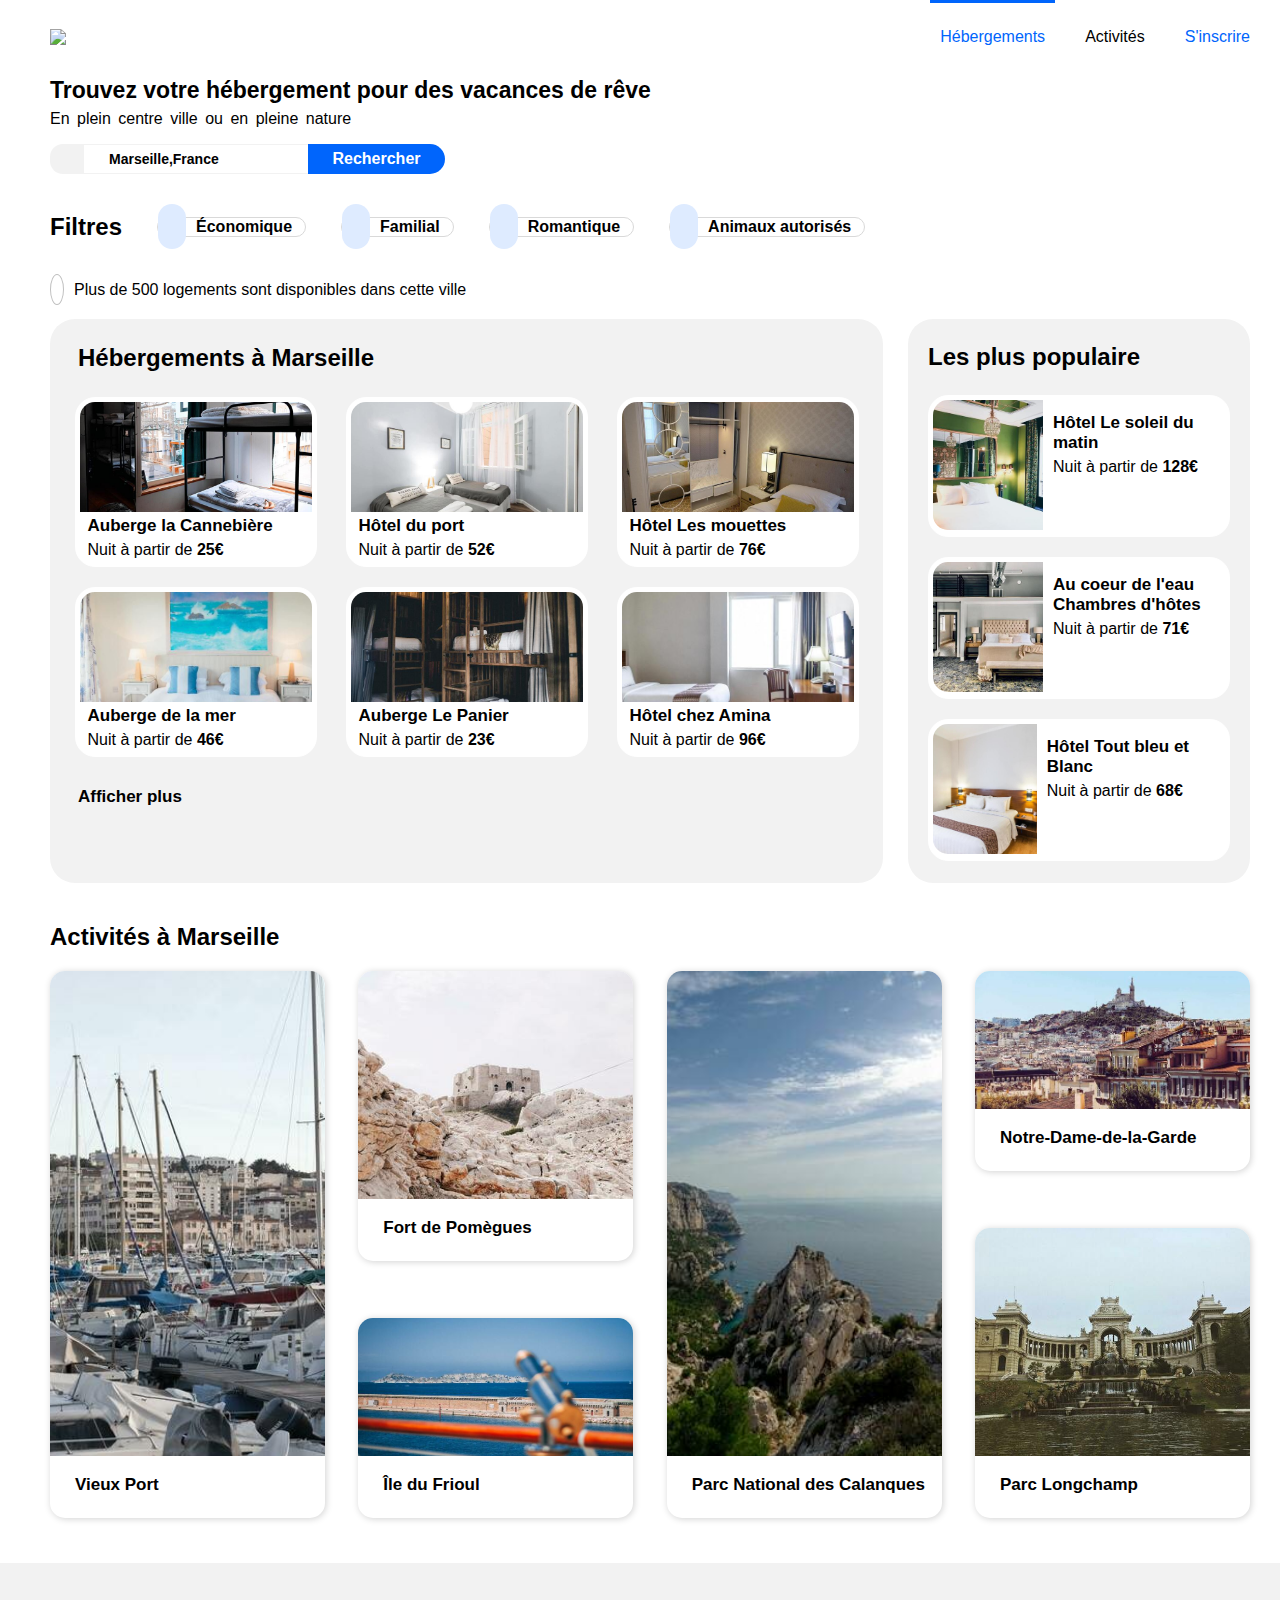
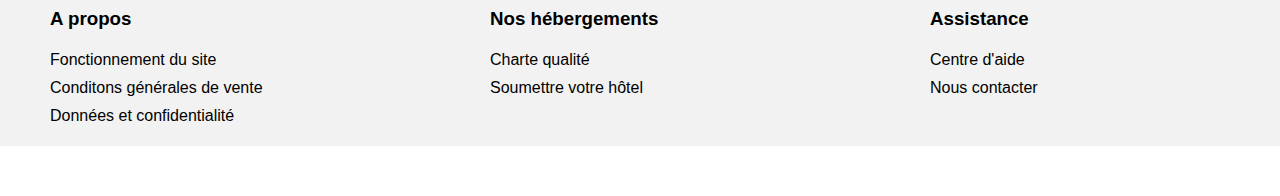
==== commit 8037202b: "responsive" ====
--- a/index.html
+++ b/index.html
@@ -25,7 +25,7 @@
          <ul >
             <li><a href="#Hebergements" id="liHebergements">Hébergements</a></li>
              <li><a href="#Activités" id="hoverNavActivites">Activités</a></li>
-            <li id="li-Inscription"><a href="#"id="il-Inscription" >S'inscrire</a></li>      
+            <li ><a href="#"id="li-Inscription" >S'inscrire</a></li>      
           </ul>
       </nav>
       
--- a/css/style.css
+++ b/css/style.css
@@ -21,7 +21,7 @@
 {
    
    margin: 0 50px;
-   background-color: white;
+  
 }
 
 header
@@ -132,6 +132,7 @@
 #button
 {
     width: 137px;
+    
     border: 0px solid #F2F2F2 ;
     background-color: #0065FC;
     border-radius: 0px 15px 15px 0px; 
@@ -219,6 +220,7 @@
   display: flex;
 }
 
+
 #divhébergement
 {
    background-color: #F2F2F2;
@@ -229,7 +231,6 @@
 #h2Section2
 {
   
-   font-size: 22px;
    padding:  0px 0 0 28px; 
    margin: 25px 0 15px 0;
 }
@@ -342,14 +343,13 @@
   display: flex;
   justify-content: space-between;
   align-items:center; 
-  font-size: 13px; 
   margin: 25px 0 15px 0;
   height: 26px;
 }
 
 .fa-chart-line
 {
-  font-size: 20px;  
+  font-size: 24px; 
  
 }
 
@@ -407,11 +407,6 @@
     margin:40px 0 45px 0;
 }
 
-#divH2-Section3
-{
-   font-size: 13px;
-  
-}
 
 #div-DesArticle-Activités-à-Marseille 
 {
@@ -497,25 +492,20 @@
 /*..............................................footer.......................................................*/
 footer
 {
-  
   padding: 45px 0px 0 50px; 
+  margin-bottom: 50px;
   display: flex;
   justify-content: space-between;
   background-color: #F2F2F2;
   
-  
-}
-
+}
 
 .divDesColones 
 {
    width: 370px;
-   height: 150px;
-  
-   
-   
-  
-  }
+
+}
+
 .aHref-footer
 {
   text-decoration: none;
@@ -533,7 +523,4 @@
      padding-left: 0;
      list-style-type:none;
      line-height: 28px;
-     
-    
-    
 }   
--- a/css/resolution_tablettes991.css
+++ b/css/resolution_tablettes991.css
@@ -1,143 +1,72 @@
 body
 { 
-  background-color:white;
-  width: 991px;
-  height: 2790px;
-  
-  
+   width: 991px;
 } 
 #bloc_page
 {
-  
-  width: 920px;
-  margin: auto;
-  background-color: white;
-  
+  margin: 0 50px;
 }
-header
-{
-    
-    display: flex;
-    justify-content: space-between;
-    padding-right: 45px;   
-}
+
 h1
 {
   font-size: 30px;
  
 }  
 
-
 #Hebergements
 {
     
-    height: 1400px;
+    height: 1420px;
     display: flex;
     flex-direction: column-reverse;
     justify-content: space-between;
-  
-    
-   
-    
-    
-    
-  }
+    align-items: center;
+    margin-bottom:50px;
+}
   
 #divhébergement
 {
     width: 820px;
     height: 800px;
-    margin: auto;
-  
 }
 
 .dimensionArticleHebergement
 {
-
-    width: 360px;
+   width: 360px;
     height: 201px;
-    border-radius: 20px;
-    padding: 1px 1px 0 1px;
+   padding: 1px 1px 0 1px;
 }
 
-.figureSectionHebergement
-{
-   
-   
-    
-}
 .imgFigure
 {
   width: 352px;
   height: 112px;
-
 }
-
 
 aside
 {
+  padding: 0 0 20px 0;
+  margin: 0;
+}
+ 
+#div-H2-Aside
+{
+   padding: 0 37px;
+}
+#div-Article-Aside
+{
   width: 820px;
-  height: 560px;
-  display: flex;
-  flex-direction: column;
-
-  
-
-  margin: auto;
-
-  background-color:#F2F2F2;
+  align-items: center;
 }
- #div-H2-Aside
- {
-   
-  height: 20px;
-  display: flex;
-  justify-content: space-between;
-  padding: 0 37px;
- 
-  
-}
- aside h2
-{
-  
-}
-.fa-chart-line
-{
- margin-right: 0px;
-}  
- 
- #div-Article-Aside
-{
-    width: 820px;
-    
-    display: flex;
-    flex-direction: column;
-    align-content: space-between;
-    margin-bottom: 10px;
-    align-items: center;
-
-  
-  }
 
 .dimensionArticleAside
 {
     width: 747px;
     height: 145px;
-    display: flex;
-    align-items: center;
-    
-    
-  }
+}
 .figureAside
 {
-  
-  height: 135px;
-  display: flex;
-  align-items: center;
-  border-radius: 15px;
   margin: 4px 0 4px 4px;
-  
-
 }
 .imgAside
 {  
@@ -145,134 +74,82 @@
    height: 135px;
    margin: 0 ; 
   
-  }
+}
+
 .divEtoileAside
 {
    margin: 50px 0 0 0;
  
-   
-}
+ }
  
 /*----section3--------------*/ 
 
 #Activités
 {
-   width: 820px;
-   height: 740px;
-   display: flex;
-   flex-direction: column;
-   margin: auto;
-     
-  
- 
-   
+  width: 820px;
+  display: flex;
+  flex-direction: column;
+  margin: auto;
 }
+
 #divH2-Section3
 {
-  height: 50px;
-  
+  margin-bottom: 30px;
 }
+
 #div-DesArticle-Activités-à-Marseille 
 {
-  display: flex;
-  
-  width: 820px;
-  height: 690px;
+  height: 670px;
   display: flex;
   flex-wrap: wrap;
- 
-  
-  
-
-
 }
-
 
 .aHref-section3
 {
-   text-decoration: none;
-   width: 395px;
+   
    height: 192px;
-}
-.aHref-section3
-{
-  box-shadow: 1px 1px 7px #0000002e;
-  border-radius: 15px;
 }
 .divArticle1-et-3
 {
   
   height: 192px;
-  background-color:white;
-  border-radius: 15px;  
-  
-  
-  }
+}
 .imgArticle1-et-3
 {
  width: 395px;
  height: 132px; 
- object-fit: cover;
- border-radius: 15px 15px  0  0;
- 
-}
-.h3-section3
-{
-
-background-color: white;
-padding: 15px 0 0 25px;
-font-weight: bold;
-color: initial;
 
 }
-
-
-
 
 /*...........concerne les petites photos.......................*/
 .div-DesPetites-Photos
 {
-  width: 395px;
-  height: 425px;
+ 
+  height: 414px;
   order:2;
 }
 
-
 .div-petitePhoto1-petitePhoto4
 {
-  
-   height: 192px;
-  
-   background-color: white; 
-   border-radius: 15px ;
-   
-   
+  height: 192px;
 }
 .div-petitePhoto2-petitePhoto3
 {
    
   height: 192px;
-   
-  background-color: white; 
-  border-radius: 15px ;
-  
+}
 
-}
 .img-petitePhoto1-petitePhoto4
 {
     width: 395px;
    height: 132px; 
-   object-fit: cover;
-   border-radius: 15px 15px 0 0;
-   
 }
+
 .img-petitePhoto2-petitePhoto3
 {
 
   width: 395px;
   height: 132px; 
-  object-fit: cover;
- border-radius: 15px 15px 0 0;
  
 }
 
@@ -280,23 +157,22 @@
 /*------------------footer---------------------*/
 footer
 {
-   width: 975px;
+   width: 991px;
    height: 250px;
-   
+   margin-bottom: 0;
 }
 
 .divDesColones
 {
+  margin: 25px 0 0 20px ;  
+}
 
-margin: 25px 0 0 20px ;  
-
-
-}
 footer span 
 {
   padding-left: 28px;
 
 }
+
 footer div ul 
 {
   line-height: 35px;
--- a/css/resolution_petitEcrans768.css
+++ b/css/resolution_petitEcrans768.css
@@ -25,7 +25,7 @@
   align-items: flex-start; 
   flex-direction: column;
   padding:0;
-  margin: 0;
+
 }
 
 header img
@@ -39,47 +39,53 @@
 {
   
   width: 100%;
-  /*border-bottom: 3px solid #F2F2F2;*/
+  
+  
   margin-top: 25px; 
- 
+  background-color: aqua;
+  
 }
 header ul 
 {
   width: 100%;
   display: flex;
-  justify-content: space-around;
   padding-inline-start: 0; /*définit le décalage avec le début de la zone de remplissage d'un élément*/
- 
+  margin: 0;
   background-color: magenta;
 
 }
-
+nav ul li:nth-child(1)
+{
+   width: 50%;
+   background-color: brown;
+   text-align: center;
+   
+   padding: 0 20px 25px 20px;
+   
+  border-bottom:  3px solid #0065FC;
+}
+nav ul li:nth-child(2)
+{
+  width: 50%;
+  background-color:yellow;
+  text-align: center;
+  border-bottom: 3px solid #F2F2F2;
+  padding: 0 20px 25px 20px;
+}
+nav ul li:nth-child(2):hover
+{
+  border-top: 0;
+  padding-bottom: 25px;
+  border-bottom:  3px solid #0065FC;
+  
+  
+}
 #liHebergements
 {
   border-top: 0;
- 
-
-width: 50%;
-padding: 0 146px; 
- border-bottom:  3px solid #0065FC;
- text-align: center;
-
-}
-#hoverNavActivites
-{
-  width: 50%;
-  padding: 0 147px; 
-  text-align: center;
-}
-#hoverNavActivites:hover
-{
-  border-top: 0;
- 
-  
-  border-bottom:  3px solid #0065FC;
- 
-  
-}
+}
+
+
 #li-Inscription
 {
 position: absolute;
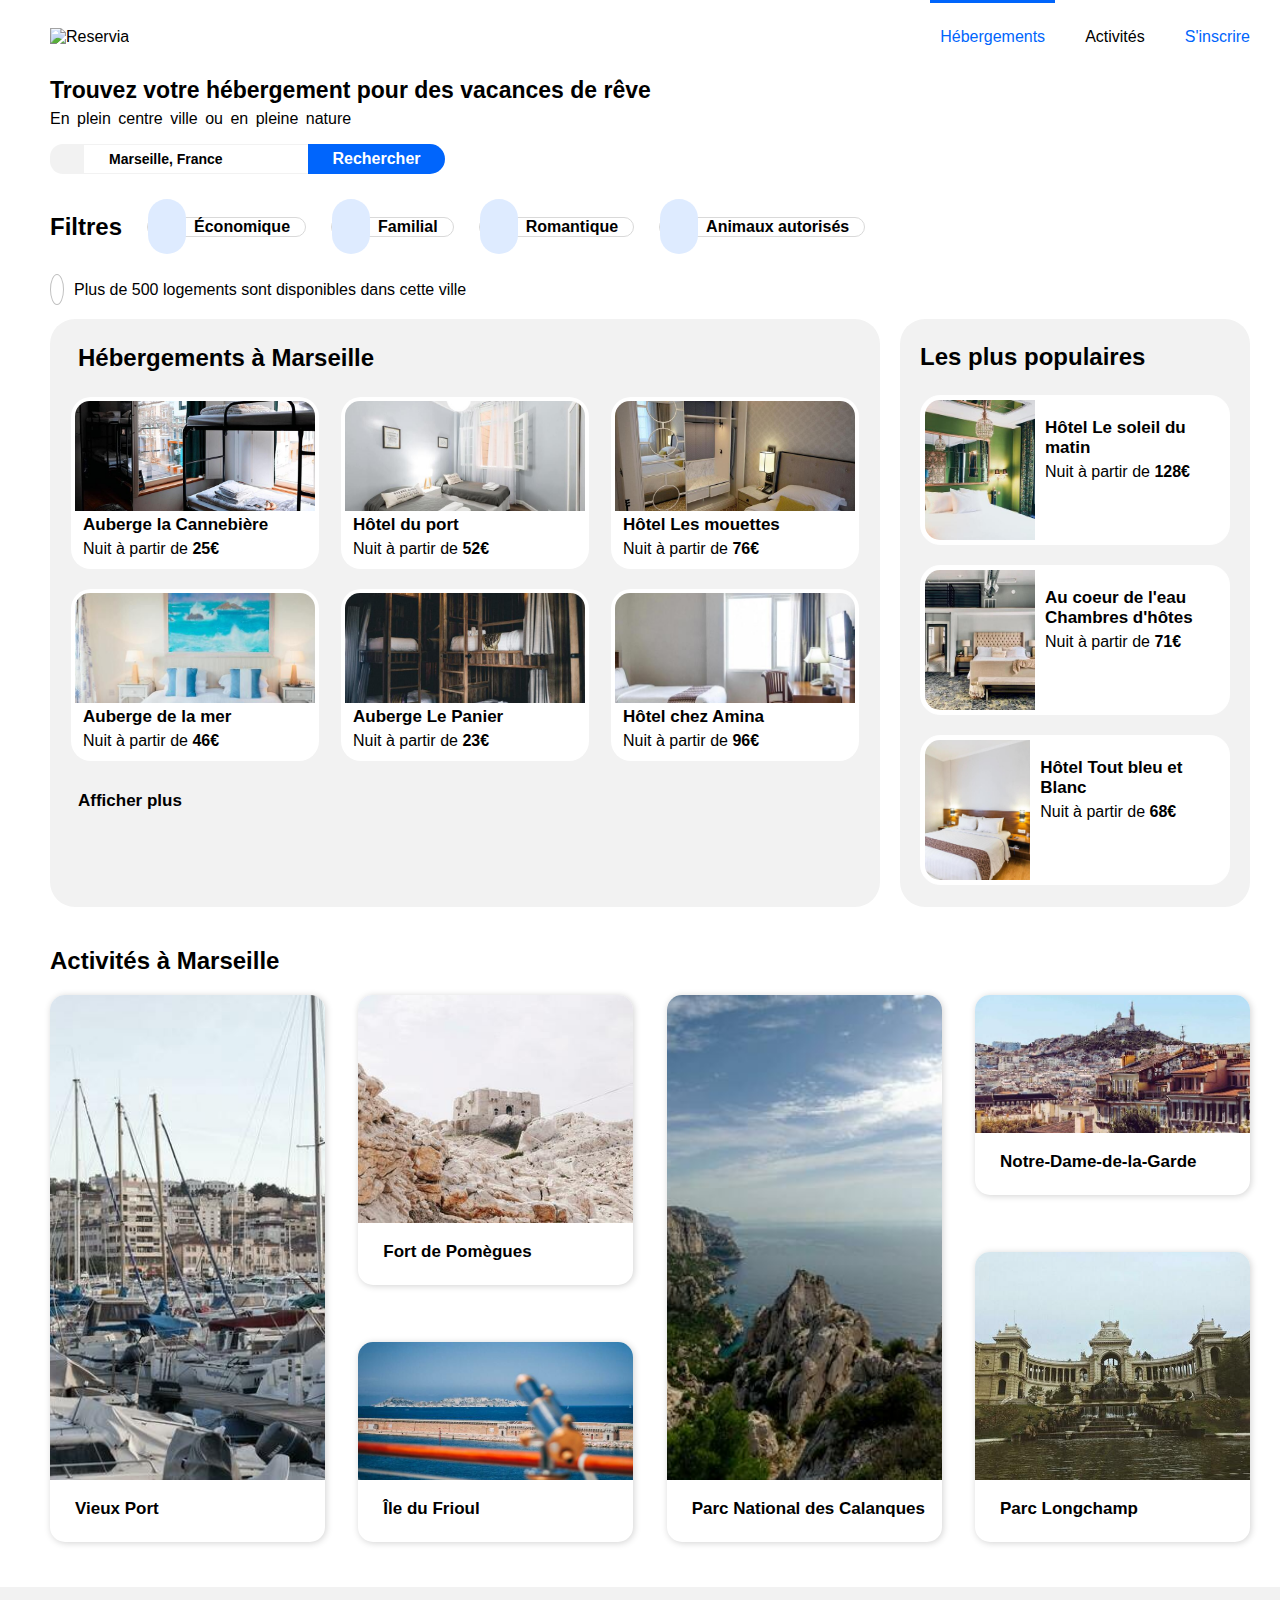
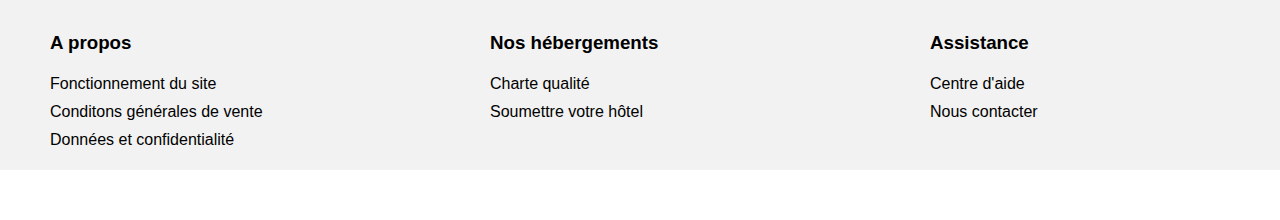
==== commit 419d58b7: "version finale" ====
--- a/index.html
+++ b/index.html
@@ -1,17 +1,17 @@
 <!DOCTYPE html>
-<html>
+<html lang="fr">
 
 <head>
   
-
   <meta charset="UTF-8">
   <meta http-equiv="X-UA-Compatible" content="IE=edge">
   <meta name="viewport" content="width= , initial-scale=1.0">
   <link rel="stylesheet" type="text/css" href="css/style.css">
   <link rel="stylesheet" media=" screen and (max-width: 991px)" href="css/resolution_tablettes991.css">
-  <link rel="stylesheet" media=" screen and (max-width: 768px)" href="css/resolution_petitEcrans768.css">
+  <link rel="stylesheet" media=" screen and (max-width: 481px)" href="css/resolution_petitEcrans768.css">
   <script src="https://kit.fontawesome.com/966980ee1c.js" crossorigin="anonymous"></script>
   <title>Reservia</title> 
+
 </head>
 
 <body>
@@ -20,12 +20,12 @@
 
     <header>
       
-      <img src="images/logo/Reservia.svg" id="imgHeader" >
+      <img src="images/logo/Reservia.svg" alt="Reservia" id="imgHeader" >
       <nav>
          <ul >
             <li><a href="#Hebergements" id="liHebergements">Hébergements</a></li>
              <li><a href="#Activités" id="hoverNavActivites">Activités</a></li>
-            <li ><a href="#"id="li-Inscription" >S'inscrire</a></li>      
+            <li><a href="#" id="li-Inscription" >S'inscrire</a></li>      
           </ul>
       </nav>
       
@@ -42,7 +42,7 @@
 
       <form>
         <div id="barreDeRecherche">
-          <i class="fas fa-map-marker-alt"></i><input type="search" value="Marseille,France" id="inputSearch"><button type="button" id="button"><span>Rechercher</span><i class="fas fa-search"></i> </button>
+          <i class="fas fa-map-marker-alt"></i><input type="search" value="Marseille, France" id="inputSearch"><button type="button" id="button"><span>Rechercher</span><i class="fas fa-search invisible"></i> </button>
         </div>
 
         <div id="barreFiltre">
@@ -56,14 +56,14 @@
         </div>
 
       </form>
-        <p  id="Paragraphe-point-I"><i class="fas fa-info"></i><span>Plus de 500 logements sont disponibles dans cette
+       
+         <p  id="Paragraphe-point-I"><i class="fas fa-info"></i><span>Plus de 500 logements sont disponibles dans cette
           ville</span></p>
-
-
+      
 
     </section>
 
-    <!--------------------------------section2 Hébergements--------------------------------------------------->
+    <!--section2 Hébergements-->
 
 
 
@@ -174,7 +174,7 @@
           <article class="dimensionArticleHebergement">
             <a href="" class="aHref-de-section-ou-Aside">
               <figure class="figureSectionHebergement">
-                <img src="images/hebergements/4_small/febrian-zakaria (2).jpg" alt="Auberge" class="imgFigure">
+                <img src="images/hebergements/4_small/febrian-zakaria(2).jpg" alt="Auberge" class="imgFigure">
                 <figcaption class="figcaptionSectionHebergement">
                   <h3> Hôtel chez Amina</h3>
                   <p>Nuit à partir de <span class="spanEuros">96€</span></p>
@@ -197,7 +197,7 @@
        
       <aside >
         <div id="div-H2-Aside">
-          <h2> Les plus populaire</h2><i class="fas fa-chart-line"></i>
+          <h2> Les plus populaires</h2><i class="fas fa-chart-line"></i>
         </div>
 
         <div id="div-Article-Aside">
@@ -270,7 +270,7 @@
          
   
 
-    <!--------------------------------section3 Activités-à-Marseille--------------------------------------------------->
+    <!--section3 Activités-à-Marseille-->
 
     <section id="Activités">
       <div id="divH2-Section3">
--- a/css/style.css
+++ b/css/style.css
@@ -46,7 +46,6 @@
     text-decoration: none;
     color: initial;
     
-   
 }
 
 #liHebergements
@@ -144,18 +143,18 @@
 
 }
 
-.fa-search
-{
-  display: none;/*invisible*/
+.invisible
+{
+  display: none!important;/*invisible*/
 }
 
 #barreFiltre
 {
-display: flex;
-flex-wrap: wrap;
-align-items: center;
-margin-top: 15px; 
-
+  display: flex;
+  flex-wrap: wrap;
+  align-items: center;
+  margin-top: 15px; 
+  
 } 
 
 #filtresTitre
@@ -166,11 +165,24 @@
 
 .fa-money-bill-wave,.fa-child,.fa-heart,.fa-dog
 {
+ /* 
+  
+  min-height: 3.5rem;
+  min-width: 3.5rem;
+  display: flex;
+  align-items: center;
+  justify-content: center;
+  margin-right: 5px;
+  color: #0065FC;
+  border-radius: 100%;
+  
+  
+   cette technique n'est pas efficace pour faire le cercle */
   color: #0065FC;
   background-color: #DEEBFF;
   border-radius: 55px;
-  padding: 14px;
-  margin-right: 10px;
+  padding: 19px;
+  margin-right: 8px;
   
 }
 
@@ -178,12 +190,12 @@
 {
     
    color: black;
-   margin-left: 35px;
+   margin-left: 25px;
    border: 1px solid  #d9d9d9;
    border-radius: 30px;
    font-weight: bold;  
-   padding-right:13px ;
-      
+   padding-right:15px ;
+   
 }        
       
 .rectangleFiltre:hover
@@ -248,10 +260,10 @@
 .dimensionArticleHebergement
 {   
     width: 240px;
-    border: 1px solid white;
     border-radius: 20px;
     margin: 10px;
     background-color: white;
+    padding: 4px;
 }
 
 .aHref-de-section-ou-Aside
@@ -262,8 +274,8 @@
 
 .figureSectionHebergement
 {
-  margin: 4px 4px 0px 4px ;
-
+  margin:0px ;
+ 
 }
 
 .imgFigure
@@ -332,7 +344,7 @@
 {
     
     background-color: #F2F2F2;
-    margin-left: 25px;
+    margin-left: 20px;
     border-radius: 25px;   
     padding: 0 20px 12px 20px;
     
@@ -364,10 +376,11 @@
 {
   width: 300PX;
   height: 140px;
-  border: 1px solid white;  
+  border: 1px solid white;
   border-radius: 20px;
-  background-color:white;
-  margin: 10px 0 ;
+  background-color: white;
+  margin: 10px 0;
+  padding: 4px;
 }
 
 .figureAside
@@ -375,16 +388,14 @@
   display: flex;
   align-items: center;
   margin: 0px ;
-  
 }
 
 .imgAside
 {
   width: 110px;        
-  height: 130px; 
+  height: 140px; 
   object-fit: cover;
   border-radius: 15px 0 0 15px;
-  margin: 4px 0px 4px 4px;
 }
 
 .figcaptionAside
@@ -430,7 +441,8 @@
 {
   height: 547px;
   border-radius: 15px;  
- }
+ 
+}
 
  .imgArticle1-et-3
 {
@@ -438,6 +450,7 @@
  height: 485px; 
  object-fit: cover;
  border-radius: 15px 15px  0  0;
+
 }
 
 .h3-section3
--- a/css/resolution_tablettes991.css
+++ b/css/resolution_tablettes991.css
@@ -16,7 +16,7 @@
 #Hebergements
 {
     
-    height: 1420px;
+    
     display: flex;
     flex-direction: column-reverse;
     justify-content: space-between;
@@ -28,18 +28,19 @@
 {
     width: 820px;
     height: 800px;
+    margin-top: 30px;
 }
 
 .dimensionArticleHebergement
 {
    width: 360px;
     height: 201px;
-   padding: 1px 1px 0 1px;
+   
 }
 
 .imgFigure
 {
-  width: 352px;
+  width: 360px;
   height: 112px;
 }
 
@@ -62,11 +63,12 @@
 .dimensionArticleAside
 {
     width: 747px;
-    height: 145px;
+    height: 135px;
 }
 .figureAside
 {
-  margin: 4px 0 4px 4px;
+  margin: 0 ;
+  width: 100%;
 }
 .imgAside
 {  
@@ -81,7 +83,10 @@
    margin: 50px 0 0 0;
  
  }
- 
+ .invisible
+{
+  display: none!important;/*invisible*/
+}
 /*----section3--------------*/ 
 
 #Activités
--- a/css/resolution_petitEcrans768.css
+++ b/css/resolution_petitEcrans768.css
@@ -1,234 +1,182 @@
-
-
 body
 {
 
-   
-  
-  max-width: 768px;
-  height: 5350px;
-  
-  
-
-}
+  width: 480px;
+  height: 4787px;
+}
+
 #bloc_page
 {
-   width: 750px;
-   margin: auto;
-   background-color:white;
-   height: 5350px;
-}
-
+  height: 4308px;
+  margin: auto;
+}
 
 header
 {
   align-items: flex-start; 
   flex-direction: column;
   padding:0;
-
+  position: relative;
 }
 
 header img
 {
   margin-left: 25px;
-  width: 100px;
+  width: 125px;
+  margin-top: 15px;
+}
+
+Nav
+{
+  width:100%;
+  margin-top: 45px; 
+}
+
+header ul 
+{
   
-
-}
-Nav
-{
-  
-  width: 100%;
-  
-  
-  margin-top: 25px; 
-  background-color: aqua;
-  
-}
-header ul 
-{
-  width: 100%;
-  display: flex;
   padding-inline-start: 0; /*définit le décalage avec le début de la zone de remplissage d'un élément*/
   margin: 0;
-  background-color: magenta;
-
-}
+}
+
 nav ul li:nth-child(1)
 {
-   width: 50%;
-   background-color: brown;
-   text-align: center;
-   
-   padding: 0 20px 25px 20px;
-   
+  width: 50%;
+  text-align: center;
   border-bottom:  3px solid #0065FC;
 }
+
 nav ul li:nth-child(2)
 {
   width: 50%;
-  background-color:yellow;
   text-align: center;
   border-bottom: 3px solid #F2F2F2;
-  padding: 0 20px 25px 20px;
-}
+  padding: 0 0px 25px 0px;
+}
+
 nav ul li:nth-child(2):hover
 {
   border-top: 0;
   padding-bottom: 25px;
   border-bottom:  3px solid #0065FC;
+}
+
+nav ul li:nth-child(3)
+{
+  position: absolute;
+  top: 30px;
+  right: 26px;
+  font-weight: bold; 
+}
+
+#liHebergements
+{
+  border-top: 0;
+  font-size: 20px;
+}
+
+#hoverNavActivites
+{
+  font-size: 20px;
+}
+#hoverNavActivites:hover
+{
+  border-top: none;
+  padding-top: 25px;
+  color:#0065FC;
+}
+.invisible
+{
+  display: inline-block!important;
+}
+#li-Inscription
+{
+ color: #0065FC;
+ font-size: 20px;
+}
+
+nav a
+{
   
-  
-}
-#liHebergements
-{
-  border-top: 0;
-}
-
-
-#li-Inscription
-{
-position: absolute;
-top: 10px;
-right: 10px;
-font-weight: bold; 
-
-}  
-
-h1+p 
-{
-  word-spacing: 3px;/*pour espacer les mots*/
-  margin-top: -10px;
-   
-}
-nav a
-{
-  
-    text-decoration: none;
-    color: initial;
-
-}
-
+  text-decoration: none;
+  color: initial;
+}
 
 /*...........................fin header................*/
 #sectionRecherche
 {
-   padding-left: 25px;
-
-
+   padding: 0px 25px;
 }
 
 h1
 {
-  font-size: 50px;
+  font-size: 29px;
   
 }
+
 h1+p
 {
-   font-size: 35px;
-   word-spacing: 7px;
-}
-form
-{
-     display: flex;
-     flex-direction: column;
-     flex-wrap: wrap;
-    
-     
-    
-
-}
-
-.fa-map-marker-alt
-{
-  
-  border: 0px solid #F2F2F2;
-  border-radius: 13px 0 0 13px;
-  background-color: #F2F2F2;
-  padding: 15px 17px;
-
-}
-   
-   
+  font-size: 22px;
+  word-spacing: 0px;
+  margin-top: -13px;
+  margin-bottom: 35px;
+}
+
 #inputSearch
 {
-  
-  width: 524px;
+  width: 315px;
+  font-size: 20px;
+}
+
+#button
+{
+  width: 50px;
   height:50px;
-  color: black;
-  font-size: 20px;
-
-}
-#button
-{
-    width: 50px;
-    height:50px;
-    border: 0px solid silver ;
-    background-color: #0065FC;
-    border-radius: 15px;
-    cursor: pointer;
-    color: white;
-    
-
-}
-.fa-search
-{
-  display: flex;/*invisible*/
+  border-radius: 15px;
+}
+
+.fa-search /*invisible*/
+{
+  display: flex;
   justify-content: center;
 }
 #barreDeRecherche span
 {
   display: none;
-
 }
 
 #barreFiltre
 {
-
 display: flex;
 flex-wrap: wrap;
-
-margin-top: 15px; 
-padding-left: 0px;
-
+font-size: 20px;
 } 
 
-#barreFiltre p 
-{
-font-size: 20px;
-
-}
-
 #filtresTitre
 {
-  font-size: 1.5em;
+  font-size: 24px;
   font-weight: bold;
   width: 100%;
-}
+  margin: 20px 0 15px 0;
+}
+
 .fa-money-bill-wave,.fa-child,.fa-heart,.fa-dog
 {
   color: #0065FC;
   background-color: #DEEBFF;
   border-radius: 55px;
   padding: 14px;
-  margin-right: 25px;
-  
-
+  margin-right: 10px;
 }
 
 .rectangleFiltre
 {
-    
-   color: black;
-   margin-left: 0px;
-  border: 1px solid  #d9d9d9;
-  border-radius: 30px;
-  font-weight: bold;  
- margin-right:105px;
- padding-right: 70px;
-      
-}        
-   
+  margin-left: 0px;
+  margin-right: 28px;
+  padding-right: 26px;
+  margin-top:0 ;
+}
+
 .rectangleFiltre:hover
 {
    background-color:#F2F2F2; 
@@ -237,6 +185,7 @@
    box-shadow:0 0 5px black; 
    margin-top:3px;
 }   
+
 .fa-info
 {
    color:#0065FC; 
@@ -246,301 +195,183 @@
    height: 17px;
    border-radius: 100%;
    padding:6px ;
-   
    margin-right: 10px;
    
 }
+
 #Paragraphe-point-I
 {
   display: flex;
-  margin-bottom: 770px;
-
-  width: 100%; 
-}
+  margin-bottom: 40px;
+}
+
 #Paragraphe-point-I span
 {
+ font-size: 21px;
+ width: 88%;
+}
+
+ /* ........................corps de la page section Hébergement  ..................... */  
+
+
+ #divhébergement
+{
+  width: 480px;
+  height: 1670px;
+  display: flex;
+  flex-direction: column;
+  background-color: inherit;
+  margin: 0px;
+}
+   
+
+#h2Section2
+{
  
- font-size: 20px;
- 
- width: 50%;
- 
-}
-
- /* ........................corps de la page section Hébergement  ..................... */  
- #Hebergements
- {
-
-display: flex;
-flex-direction: column-reverse;
-
-height: 2000px;
-margin-bottom: 300px; 
-
-
-}
- #divhébergement
-{
-   width: 750px;
-   height: 1950px ;
-   display: flex;
-   flex-direction: column;
-   background-color:inherit;
-
-   margin-top: 50px 
-   
-}
-#h2Section2
-{
-  
-   font-size: 22px;
-   padding-left: 28px; 
-   margin:0 0 25px;
-   background-color:inherit;
-  
-  }
-  #divDesArticles
-{
-
-display: flex;
-flex-direction: column;
-align-items: center;
-background-color:inherit;
-}
+   font-size: 27px;
+   padding-left: 30px; 
+   margin-bottom: 25px;
+}
+
 .dimensionArticleHebergement
 {   
-    width: 700px;
-    height: 310px; 
-    border: 1px solid white;
-    border-radius: 20px;
-    margin-bottom: 20px;
-    padding-bottom: 10px;
-    background-color:white;
-    box-shadow: 1px 1px 3px  #0000002e;
-  }
-
+  width: 403px;
+  height: 228px;
+  border-radius: 20px;
+  background-color: white;
+  box-shadow: 1px 1px 3px #0000002e;
+  padding: 4px;
+}
+  
 .aHref-de-section-ou-Aside
 {
   color:inherit;
   text-decoration: none;
 }
-.figureSectionHebergement
-{
-  margin: 4px 4px 0px 4px ;
-
-}
+
 .imgFigure
 {
+  height: 137px;
+  width: 100%;
+} 
+
+h3
+{
+  font-size: 23px;
+} 
+
+#aHref-afficherPlus
+{
    
-  height: 235px;
-  width: 100%;
-  object-fit: cover;
-  
-  border-radius: 15px 15px 0 0;
-} 
-   
-
-.figcaptionSectionHebergement
-{
-   margin: 0 0 0 8px; 
-   
-}
-h3
-{
-    font-size: 1em;
-    margin: 0;
-    
-} 
-   
-h3+p{
-    
-    
-    font-size: 16px;
-    margin: 5px 0 0 0px;
-    
-  
-  }
-  .divEtoile
-  {
-    margin: 5px 0 7px 0;
-    
-  }
-
-  .star-on
-  {
-      
-   color:#0065FC;   
-  }
-  .star-off
-  {
-
-    color:#d9d9d9;
-  }
-  .spanEuros
-  {
-    font-weight: bold;
-
-  }
-
-  #aHref-afficherPlus
-  {
-   
-   padding-left: 28px;
-   color: inherit; 
-   text-decoration: none;
-   font-size: 17px;
-   
-  }
-  /*........aside Hébergement................*/
-  aside
-  {
-    width: 750px;
-    height: 750px;
-    background-color: #F2F2F2;
-    border-radius: 0px;
-    padding-bottom:15px; 
-  
-    
-    
+  padding-left: 30px;
+}
+   #aHref-afficherPlus h3
+{
+  font-size: 20px;
+
+}
+
+/*........aside Hébergement................*/
+aside
+{
+  width: 100%;
+  border-radius: 0px;
+  padding-bottom: 30px; 
 }
    
 #div-H2-Aside
 {
-  width:700px;
-  display: flex;
-  justify-content: space-between;
+  width: 413px;
+  padding: 30px 0 15px 0px;
+  margin: auto;
+}
+
+#div-H2-Aside h2 
+{
+  font-size: 27px;
+}
+
+.fa-chart-line
+{
+  font-size: 27px;  
+ 
+}
+#div-Article-Aside
+{
   
-  font-size: 13px; 
-  height: 36px;
-  padding: 0;
-  
-}
-
-.fa-chart-line
-{
-  font-size: 20px;  
- 
-}
-#div-Article-Aside
-{
-    display: flex;
-    flex-direction: column;
-    align-content: space-between;
-    align-items: center;
-    width: 700px;
-    
-}
+  width: 100%;
+}
+
 .dimensionArticleAside
 {
-  width:700PX;
-  height: 190px;
-  border: 1px solid white;  
-  border-radius: 20px;
-  background-color:white;
-  margin: 10px 0  ;
-  
- 
-}
-.figureAside
-{
-  display: flex;
-  align-items: center;
-  margin: 0px ;
-  
-}
+  width: 403px;
+  height: 145px;
+  margin: 5px 0px;
+  padding: 4px;
+}
+
 .imgAside
 {
-  width: 160px;        
-  height: 180px; 
-  object-fit: cover;
-  border-radius: 15px 0 0 15px;
-  margin: 4px 0px 4px 4px;
- 
-}
+  width: 132px;
+  height: 145px;
+}
+
 .figcaptionAside
 {
-  
-   padding:0px 0 0 10px; 
-  
-
-  }
-
+  padding:0px 0 0 19px; 
+}
 
 .divEtoileAside
 {
-   margin: 40px 0 0 0;
-    
-
+   margin-top: 40px;
 }
 
 /*...............section3 Activités à Marseille*/
 #Activités
 {
-   height: 1480px;
-   width: 750px;
-  
-   display: block;
- 
- 
-   
-}
+   height: 1153px;
+   width: 480px;
+}
+
 #divH2-Section3
 {
-   font-size: 13px;
    padding-left: 31px;
-   margin-bottom: -20px;
-   width: 750px;
-  
-  }
+   margin: 0;
+   width: 100%;
+}
+
 #div-DesArticle-Activités-à-Marseille 
 {
-  width: 750px;
-  height: 1450px;
-  
-  display: flex;
-  display: block;
-  align-items: center;
-
-}
-
+  height: 1083px;
+  display: flex; 
+  justify-content: center;
+}
 
 .aHref-section3
 {
-   text-decoration: none;
-   
-   width: 700px;
-   height: 215px;
-   
-   
-  }
-
+ height: 150px;
+}
 
 .divArticle1-et-3
 {
-  width: 700px;
-  height: 215px;
-  background-color:white;
+  width: 403px;
+  height: 150px;
+  background-color: white;
   border-radius: 15px;
-  margin: 20px 0 20px 25px;
-  box-shadow: 1px 1px 3px  #0000002e;
- 
- 
-  }
+  margin: 0px 0 50px 0px;
+  box-shadow: 1px 1px 3px #0000002e;
+}
+
 .imgArticle1-et-3
 {
- width: 700px;
- height:158px; 
- object-fit: cover;
- border-radius: 15px 15px  0  0;
-
-}
+  width: 403px;
+  height: 95px;
+}
+
 .h3-section3
 {
-
-background-color: white;
-padding: 15px 0 0 25px;
-font-weight: bold;
-color: initial;
-
+ background-color: white;
+ font-weight: bold;
 }
 
 
@@ -549,84 +380,51 @@
 /*...........concerne les petites photos.......................*/
 .div-DesPetites-Photos
 {
+  width: 403px;
+  height: 330px;
+  order: 0;
+}
+
+.div-petitePhoto1-petitePhoto4
+{
+  width: 403px;
+  height: 150px;
+}
+
+.div-petitePhoto2-petitePhoto3
+{
+  width: 403px;
+  height: 150px;
+}
+ 
+.img-petitePhoto1-petitePhoto4
+{
+  width: 100%;
+  height: 95px;
+}
+
+.img-petitePhoto2-petitePhoto3
+{
+  width: 100%;
+  height: 95px;
+}
+
+/*..............................................footer.......................................................*/
+footer
+{
+  height: 480px;
+  width: 480px; 
+  padding: 0;
   display: flex;
   flex-direction: column;
-  align-items: center;
-  
-  
-   width: 750px;
-   height: 450px;
-   
-
-
-  
-}
-
-
-.div-petitePhoto1-petitePhoto4
-{
-   width: 700px;
-   height:215px;
-   background-color: white; 
-   border-radius: 15px ;
-   
-   
-   
-}
-.div-petitePhoto2-petitePhoto3
-{
-  width: 700px;
-  height:215px;
-  background-color: white; 
-  border-radius: 15px ;
- 
-  
-}
-.img-petitePhoto1-petitePhoto4
-{
-  width: 700px;
-  height:158px; 
-   object-fit: cover;
-   border-radius: 15px 15px 0 0;
-   
-}
-.img-petitePhoto2-petitePhoto3
-{
-
-  width: 700px;
-  height:158px;  
- object-fit: cover;
- border-radius: 15px 15px 0 0;
- 
-}
-
-
-
-/*..............................................footer.......................................................*/
-footer
-{
-  height: 480px;
-  width: 750px; 
-  padding: 0;
-  
-  display: flex;
-  
-  flex-direction: column;
-  background-color: #F2F2F2;
-  
-  
-}
-
+}
 
 .divDesColones 
 {
   width: 370px;
   height: 140px;
-   
-   margin-bottom: 10px;
-   
-  
-  }
+}
+
 .aHref-footer
 {
   text-decoration: none;
@@ -635,16 +433,10 @@
 
 footer span
 {
-    font-weight: bold;
-    font-size: 1.17em;
-   padding-left: 28px;
+  padding-left: 30px;
 }
  footer div ul  
 {
-     padding-left: 28px;
-     list-style-type:none;
-     line-height: 30px;
-   
-    
-    
+  padding-left: 30px;
+  line-height: 30px;
 }   
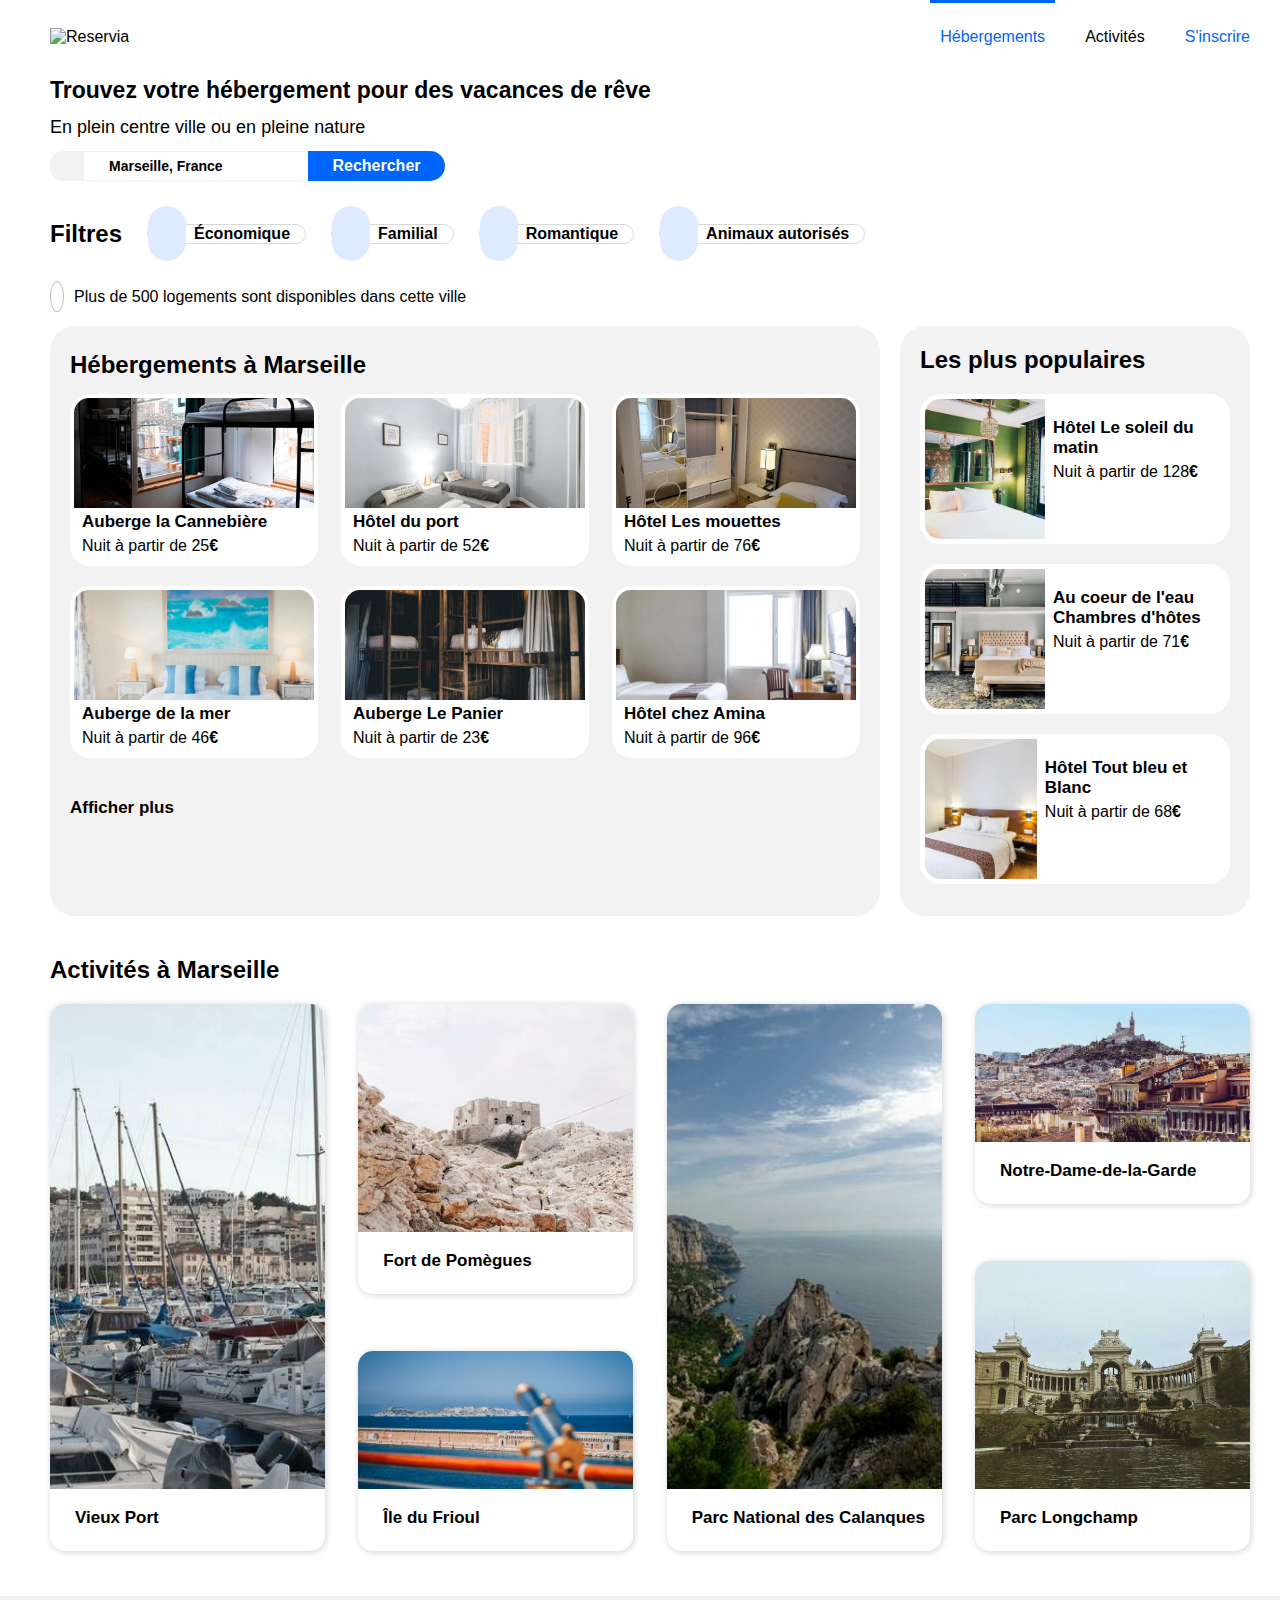
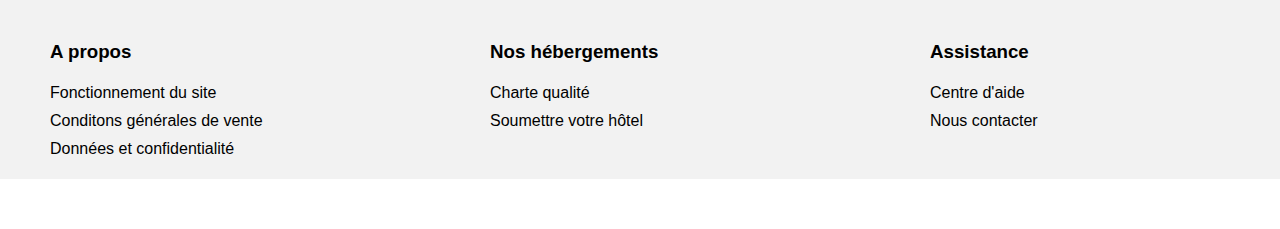
==== commit 481fab64: "responsive" ====
--- a/index.html
+++ b/index.html
@@ -8,7 +8,7 @@
   <meta name="viewport" content="width= , initial-scale=1.0">
   <link rel="stylesheet" type="text/css" href="css/style.css">
   <link rel="stylesheet" media=" screen and (max-width: 991px)" href="css/resolution_tablettes991.css">
-  <link rel="stylesheet" media=" screen and (max-width: 481px)" href="css/resolution_petitEcrans768.css">
+  <link rel="stylesheet" media=" screen and (max-width: 500px)" href="css/resolution_petitEcrans768.css">
   <script src="https://kit.fontawesome.com/966980ee1c.js" crossorigin="anonymous"></script>
   <title>Reservia</title> 
 
@@ -81,7 +81,7 @@
                 <img src="images/hebergements/4_small/marcus-loke.jpg" alt="Auberge" class="imgFigure">
                 <figcaption class="figcaptionSectionHebergement">
                   <h3> Auberge la Cannebière</h3>
-                  <p>Nuit à partir de <span class="spanEuros"> 25€</span> </p>
+                  <p>Nuit à partir de 25<span class="spanEuros">€</span> </p>
                   <div class="divEtoile">
                     <i class="fas fa-star star-on"></i>
                     <i class="fas fa-star star-on " ></i>
@@ -101,7 +101,7 @@
                 <img src="images/hebergements/4_small/fred-kleber.jpg" alt="Auberge" class="imgFigure">
                 <figcaption class="figcaptionSectionHebergement">
                   <h3> Hôtel du port</h3>
-                  <p>Nuit à partir de<span class="spanEuros"> 52€</span></p>
+                  <p>Nuit à partir de 52<span class="spanEuros">€</span></p>
                   <div class="divEtoile">
                     <i class="fas fa-star star-on"></i>
                     <i class="fas fa-star star-on " ></i>
@@ -120,7 +120,7 @@
                 <img src="images/hebergements/4_small/reisetopia.jpg" alt="Auberge" class="imgFigure">
                 <figcaption class="figcaptionSectionHebergement">
                   <h3> Hôtel Les mouettes</h3>
-                  <p>Nuit à partir de<span class="spanEuros"> 76€</span> </p>
+                  <p>Nuit à partir de 76<span class="spanEuros">€</span> </p>
                   <div class="divEtoile">
                     <i class="fas fa-star star-on"></i>
                     <i class="fas fa-star star-on " ></i>
@@ -139,7 +139,7 @@
                 <img src="images/hebergements/4_small/annie-spratt.jpg" alt="Auberge" class="imgFigure">
                 <figcaption class="figcaptionSectionHebergement">
                   <h3> Auberge de la mer</h3>
-                  <p>Nuit à partir de <span class="spanEuros"> 46€</span> </p>
+                  <p>Nuit à partir de 46<span class="spanEuros">€</span> </p>
                   <div class="divEtoile">
                     <i class="fas fa-star star-on"></i>
                     <i class="fas fa-star star-on " ></i>
@@ -158,7 +158,7 @@
                 <img src="images/hebergements/4_small/nicate-lee-kT.jpg" alt="Auberge" class="imgFigure">
                 <figcaption class="figcaptionSectionHebergement">
                   <h3> Auberge Le Panier</h3>
-                  <p>Nuit à partir de <span class="spanEuros">23€</span> </p>
+                  <p>Nuit à partir de 23<span class="spanEuros">€</span> </p>
                   <div class="divEtoile">
                     <i class="fas fa-star star-on" ></i>
                     <i class="fas fa-star star-on " ></i>
@@ -177,7 +177,7 @@
                 <img src="images/hebergements/4_small/febrian-zakaria(2).jpg" alt="Auberge" class="imgFigure">
                 <figcaption class="figcaptionSectionHebergement">
                   <h3> Hôtel chez Amina</h3>
-                  <p>Nuit à partir de <span class="spanEuros">96€</span></p>
+                  <p>Nuit à partir de 96<span class="spanEuros">€</span></p>
                   <div class="divEtoile">
                     <i class="fas fa-star star-on"></i>
                     <i class="fas fa-star star-on " ></i>
@@ -207,7 +207,7 @@
                 <img src="images/hebergements/4_small/emile-guillemot.jpg" alt="Auberge" class="imgAside">
                 <figcaption class="figcaptionAside">
                   <h3> Hôtel Le soleil du matin</h3>
-                  <p>Nuit à partir de <span class="spanEuros">128€</span> </p>
+                  <p>Nuit à partir de 128<span class="spanEuros">€</span> </p>
                   <div class="divEtoileAside">
                     <i class="fas fa-star star-on"></i>
                     <i class="fas fa-star star-on " ></i>
@@ -227,7 +227,7 @@
                 <img src="images/hebergements/4_small/aw-creative.jpg" alt="Auberge" class="imgAside">
                 <figcaption class="figcaptionAside">
                   <h3> Au coeur de l'eau Chambres d'hôtes </h3>
-                  <p>Nuit à partir de <span class="spanEuros"> 71€</span> </p>
+                  <p>Nuit à partir de 71<span class="spanEuros">€</span> </p>
                   <div class="divEtoileAside">
                     <i class="fas fa-star star-on"></i>
                     <i class="fas fa-star star-on " ></i>
@@ -247,7 +247,7 @@
                 <img src="images/hebergements/4_small/febrian-zakaria.jpg" alt="Auberge" class="imgAside">
                 <figcaption class="figcaptionAside">
                   <h3> Hôtel Tout bleu et Blanc</h3>
-                  <p>Nuit à partir de<span class="spanEuros"> 68€</span> </p>
+                  <p>Nuit à partir de 68<span class="spanEuros">€</span> </p>
                   <div class="divEtoileAside">
                     <i class="fas fa-star star-on"></i>
                     <i class="fas fa-star star-on " ></i>
--- a/css/style.css
+++ b/css/style.css
@@ -1,171 +1,136 @@
-@font-face
- {
-   font-family: 'Raleway-Regular';
-   src: url('fonts/raleway/Raleway-Regular.ttf') ;
- 
- } 
-
-*
-{
-
-  font-family:'Raleway-Regular',sans-serif;  
-}  
-
-body
-{
- width: 1300px;
- margin: auto;
-}  
-
-#bloc_page
-{
-   
-   margin: 0 50px;
-  
-}
-
-header
-{
-    
-    display: flex;
-    justify-content: space-between;
-    align-items: center;
-    padding-top: 12px;
-}
-
-nav ul 
-{
-   display: flex;
-   list-style-type: none;
-   
-}
-
-header a
-{
-    
-    text-decoration: none;
-    color: initial;
-    
-}
-
-#liHebergements
-{
+@font-face {
+  font-family: 'Raleway-Regular';
+  src: url('fonts/raleway/Raleway-Regular.ttf');
+}
+* {
+  font-family:'Raleway-Regular', sans-serif;
+}
+
+
+body {
+  width: 1300px;
+  margin: auto;
+  
+}
+
+#bloc_page {
+ padding: 0 50px;
+  
+}
+
+header {
+  display: flex;
+  justify-content: space-between;
+  align-items: center;
+  padding-top: 12px;
+}
+
+nav ul {
+  display: flex;
+  list-style-type: none;
+}
+
+header a {
+  text-decoration: none;
+  color: initial;
+}
+
+#liHebergements {
   border-top: 3px solid #0065FC;
   padding: 25px 10px 0 10px;
-  color:#0065FC;
-  
-}
-
-#hoverNavActivites
-{
-
- padding: 0 30px;
- 
-}
-
-#hoverNavActivites:hover
-{
+  color: #0065FC;
+}
+
+#hoverNavActivites {
+  padding: 0 30px;
+}
+
+#hoverNavActivites:hover {
   border-top: 3px solid #0065FC;
   padding-top: 25px;
-  color:#0065FC;
-  
-}
-
-#li-Inscription
-{
- color: #0065FC;
- padding-left: 10px;
-
-}
+  color: #0065FC;
+}
+
+#li-Inscription {
+  color: #0065FC;
+  padding-left: 10px;
+}
+
 /*...........................fin header................*/
 
-
 /*...........................sectionRecherche...............*/
-h1
-{
+
+h1 {
   font-size: 23px;
- 
-}
-
-h1+p 
-{
-  word-spacing: 3px;/*pour espacer les mots*/
-  margin-top: -10px;
-}
-
-form
-{
+  margin-bottom: 0;
+}
+
+h1+p {
+  margin: 13px 0;
+  font-size: 18px;
+
+
+}
+
+form {
   display: flex;
   flex-direction: column;
   flex-wrap: wrap;
 }
 
-#barreDeRecherche
-{
- display: flex;
- 
-}
-
-.fa-map-marker-alt
-{
-  
+#barreDeRecherche {
+  display: flex;
+}
+
+.fa-map-marker-alt {
   border: 0px solid #F2F2F2;
   border-radius: 13px 0 0 13px;
   background-color: #F2F2F2;
   padding: 15px 17px;
 }
-   
-#inputSearch
-{
+
+#inputSearch {
   width: 224px;
-  border-top: 1px solid #F2F2F2 ;
-  border-bottom: 1px solid #F2F2F2 ;
+  border-top: 1px solid #F2F2F2;
+  border-bottom: 1px solid #F2F2F2;
   border-left: none;
   border-right: none;
   padding-left: 25px;
-  color:black;
-  font-weight:bold;
+  color: black;
+  font-weight: bold;
   font-size: 14px;
-
-}
-#button
-{
-    width: 137px;
-    
-    border: 0px solid #F2F2F2 ;
-    background-color: #0065FC;
-    border-radius: 0px 15px 15px 0px; 
-    cursor: pointer;
-    color: white;
-    font-size: 16px;
-    font-weight: bold;
-
-
-}
-
-.invisible
-{
-  display: none!important;/*invisible*/
-}
-
-#barreFiltre
-{
+}
+
+#button {
+  width: 137px;
+  border: 0px solid #F2F2F2;
+  background-color: #0065FC;
+  border-radius: 0px 15px 15px 0px;
+  cursor: pointer;
+  color: white;
+  font-size: 16px;
+  font-weight: bold;
+}
+
+.invisible {
+  display: none!important;
+  /*invisible*/
+}
+
+#barreFiltre {
   display: flex;
   flex-wrap: wrap;
   align-items: center;
-  margin-top: 15px; 
-  
-} 
-
-#filtresTitre
-{
+  margin-top: 15px;
+}
+
+#filtresTitre {
   font-size: 1.5em;
   font-weight: bold;
 }
 
-.fa-money-bill-wave,.fa-child,.fa-heart,.fa-dog
-{
- /* 
+.fa-money-bill-wave, .fa-child, .fa-heart, .fa-dog {
+  /* 
   
   min-height: 3.5rem;
   min-width: 3.5rem;
@@ -183,357 +148,280 @@
   border-radius: 55px;
   padding: 19px;
   margin-right: 8px;
-  
-}
-
-.rectangleFiltre
-{
-    
-   color: black;
-   margin-left: 25px;
-   border: 1px solid  #d9d9d9;
-   border-radius: 30px;
-   font-weight: bold;  
-   padding-right:15px ;
-   
-}        
-      
-.rectangleFiltre:hover
-{
-   background-color:#F2F2F2; 
-   color:black ;
-   cursor: pointer;
-   box-shadow:0 0 5px black; 
-   margin-top:3px;
-}   
-
-#Paragraphe-point-I
-{
-
+}
+
+.rectangleFiltre {
+  color: black;
+  margin-left: 25px;
+  border: 1px solid #d9d9d9;
+  border-radius: 30px;
+  font-weight: bold;
+  padding-right: 15px;
+}
+
+.rectangleFiltre:hover {
+  background-color: #F2F2F2;
+  color: black;
+  cursor: pointer;
+  box-shadow: 0 0 5px black;
+  margin-top: 3px;
+}
+
+#Paragraphe-point-I {
   margin-bottom: 20px;
-}    
-
-.fa-info
-{
-   color:#0065FC; 
-   border: 1px solid silver;
-   width: 18px;
-   height: 17px;
-   border-radius: 100%;
-   padding:6px ;
-   text-align: center;
-   margin-right: 10px;
-}
+}
+
+.fa-info {
+  color: #0065FC;
+  border: 1px solid silver;
+  width: 18px;
+  height: 17px;
+  border-radius: 100%;
+  padding: 6px;
+  text-align: center;
+  margin-right: 10px;
+}
+
+/* ........................corps de la page section Hébergement  ..................... */
+
+#Hebergements {
+  display: flex;
+}
+
+#divhébergement {
+  background-color: #F2F2F2;
+  display: flex;
+  flex-direction: column;
+  border-radius: 25px;
+  padding: 0 20px;
+}
+
+#h2Section2 {
+  
+  margin: 25px 0 15px 0;
+  
+}
+
+#divDesArticles {
+  display: flex;
+  justify-content: space-between;
+  flex-wrap: wrap;
+  align-items: center;
  
- /* ........................corps de la page section Hébergement  ..................... */  
-
-#Hebergements
-{
-  display: flex;
-}
-
-
-#divhébergement
-{
-   background-color: #F2F2F2;
-   display: flex;
-   flex-direction: column;
-   border-radius: 25px;  
-}
-#h2Section2
-{
-  
-   padding:  0px 0 0 28px; 
-   margin: 25px 0 15px 0;
-}
-
-#divDesArticles
-{
-
-display: flex;
-justify-content:space-around ;
-flex-wrap: wrap;
-align-items: center;
-padding: 0 10px ;
-}
-
-.dimensionArticleHebergement
-{   
-    width: 240px;
-    border-radius: 20px;
-    margin: 10px;
-    background-color: white;
-    padding: 4px;
-}
-
-.aHref-de-section-ou-Aside
-{
-  color:inherit;
+}
+
+.dimensionArticleHebergement {
+  width: 240px;
+  border-radius: 20px;
+
+  background-color: white;
+  padding: 4px;
+  margin-bottom: 20px;
+}
+
+.aHref-de-section-ou-Aside {
+  color: inherit;
   text-decoration: none;
 }
 
-.figureSectionHebergement
-{
-  margin:0px ;
- 
-}
-
-.imgFigure
-{
-   
+.figureSectionHebergement {
+  margin: 0px;
+}
+
+.imgFigure {
   height: 110px;
   width: 100%;
   object-fit: cover;
   border-radius: 15px 15px 0 0;
-} 
-
-.figcaptionSectionHebergement
-{
-   margin: 0 0 0 8px; 
-}
+}
+
+.figcaptionSectionHebergement {
+  margin: 0 0 0 8px;
+}
+
+h3 {
+  font-size: 17px;
+  margin: 0;
+}
+
+h3+p {
+  margin: 5px 0 0 0px;
+}
+
+.divEtoile {
+  margin: 5px 0 7px 0;
+}
+
+.star-on {
+  color: #0065FC;
+}
+
+.star-off {
+  color: #d9d9d9;
+}
+
+.spanEuros {
+  font-weight: bold;
+}
+
+#aHref-afficherPlus {
+  
+  color: inherit;
+  text-decoration: none;
+  font-size: 17px;
+  margin: 20px 0 36px 0;
+}
+
+/*........aside Hébergement................*/
+
+aside {
+  background-color: #F2F2F2;
+  margin-left: 20px;
+  border-radius: 25px;
+  padding: 0 20px 12px 20px;
+}
+
+#div-H2-Aside {
+  display: flex;
+  justify-content: space-between;
+  align-items: center;
  
-h3
-{
-    font-size: 17px;
-    margin: 0;
-} 
-   
-h3+p
-{
-  
-    margin: 5px 0 0 0px;
-}
-
-.divEtoile
-{
-    margin: 5px 0 7px 0;
-    
-}
-
-.star-on
-{
-      
-   color:#0065FC;   
-}
-
-.star-off
-{
-
-    color:#d9d9d9;
-}
-
-.spanEuros
-{
-    font-weight: bold;
-
-}
-
-#aHref-afficherPlus
-{
-   
-   padding-left: 28px;
-   color: inherit; 
-   text-decoration: none;
-   font-size: 17px;
-   margin: 20px 0 36px 0;
-}
- 
-/*........aside Hébergement................*/
-
-aside
-{
-    
-    background-color: #F2F2F2;
-    margin-left: 20px;
-    border-radius: 25px;   
-    padding: 0 20px 12px 20px;
-    
-}
-   
-#div-H2-Aside
-{
-  display: flex;
-  justify-content: space-between;
-  align-items:center; 
-  margin: 25px 0 15px 0;
-  height: 26px;
-}
-
-.fa-chart-line
-{
-  font-size: 24px; 
- 
-}
-
-#div-Article-Aside
-{
-    display: flex;
-    flex-direction: column;
-   
-}
-
-.dimensionArticleAside
-{
+  
+}
+
+.fa-chart-line {
+  font-size: 24px;
+}
+
+#div-Article-Aside {
+  display: flex;
+  flex-direction: column;
+}
+
+.dimensionArticleAside {
   width: 300PX;
   height: 140px;
   border: 1px solid white;
   border-radius: 20px;
   background-color: white;
-  margin: 10px 0;
   padding: 4px;
-}
-
-.figureAside
-{
-  display: flex;
-  align-items: center;
-  margin: 0px ;
-}
-
-.imgAside
-{
-  width: 110px;        
-  height: 140px; 
+  margin-bottom: 20px;
+}
+
+.figureAside {
+  display: flex;
+  align-items: center;
+  margin: 0px;
+}
+
+.imgAside {
+  width: 120px;
+  height: 140px;
   object-fit: cover;
   border-radius: 15px 0 0 15px;
 }
 
-.figcaptionAside
-{
-  
-   padding:0px 0 0 10px; 
-  
-
-}
-
-.divEtoileAside
-{
-   margin: 40px 0 0 0;
+.figcaptionAside {
+  padding: 0px 0 0 8px;
+}
+
+.divEtoileAside {
+  margin: 40px 0 0 0;
 }
 
 /*...............section3 Activités à Marseille    */
 
-#Activités
-{
-    margin:40px 0 45px 0;
-}
-
-
-#div-DesArticle-Activités-à-Marseille 
-{
-  display: flex;
-  justify-content: space-between;
-}
-
-.aHref-section3
-{
-   text-decoration: none;
-
-}
-
-.aHref-section3
-{
+#Activités {
+  margin: 40px 0 45px 0;
+}
+
+#div-DesArticle-Activités-à-Marseille {
+  display: flex;
+  justify-content: space-between;
+}
+
+.aHref-section3 {
+  text-decoration: none;
+}
+
+.aHref-section3 {
   box-shadow: 1px 1px 7px #0000002e;
   border-radius: 15px;
 }
 
-.divArticle1-et-3
-{
+.divArticle1-et-3 {
   height: 547px;
-  border-radius: 15px;  
- 
-}
-
- .imgArticle1-et-3
-{
- width: 275px;
- height: 485px; 
- object-fit: cover;
- border-radius: 15px 15px  0  0;
-
-}
-
-.h3-section3
-{
-
-   padding: 15px 0 0 25px;
-   color: initial;
-}
-
-
-
-
-/*...........concerne les petites photos.......................*/
-.div-DesPetites-Photos
-{
-  display: flex;
-  flex-direction: column;
-  justify-content: space-between;
- 
-}
-
-
-.div-petitePhoto1-petitePhoto4
-{
-  height:290px; 
-}
-
-.div-petitePhoto2-petitePhoto3
-{
-    height:200px;
-}
-
-.img-petitePhoto1-petitePhoto4
-{
-   width: 275px;
-   height: 228px; 
-   object-fit: cover;
-   border-radius: 15px 15px 0 0;
-}
-
-.img-petitePhoto2-petitePhoto3
-{
-
+  border-radius: 15px;
+}
+
+.imgArticle1-et-3 {
   width: 275px;
-  height: 138px; 
+  height: 485px;
   object-fit: cover;
   border-radius: 15px 15px 0 0;
 }
 
-
+.h3-section3 {
+  padding: 15px 0 0 25px;
+  color: initial;
+}
+
+/*...........concerne les petites photos.......................*/
+
+.div-DesPetites-Photos {
+  display: flex;
+  flex-direction: column;
+  justify-content: space-between;
+}
+
+.div-petitePhoto1-petitePhoto4 {
+  height: 290px;
+}
+
+.div-petitePhoto2-petitePhoto3 {
+  height: 200px;
+}
+
+.img-petitePhoto1-petitePhoto4 {
+  width: 275px;
+  height: 228px;
+  object-fit: cover;
+  border-radius: 15px 15px 0 0;
+}
+
+.img-petitePhoto2-petitePhoto3 {
+  width: 275px;
+  height: 138px;
+  object-fit: cover;
+  border-radius: 15px 15px 0 0;
+}
 
 /*..............................................footer.......................................................*/
-footer
-{
-  padding: 45px 0px 0 50px; 
+
+footer {
+  padding: 45px 0px 0 50px;
   margin-bottom: 50px;
   display: flex;
   justify-content: space-between;
   background-color: #F2F2F2;
-  
-}
-
-.divDesColones 
-{
-   width: 370px;
-
-}
-
-.aHref-footer
-{
+}
+
+.divDesColones {
+  width: 370px;
+}
+
+.aHref-footer {
   text-decoration: none;
   color: inherit;
-}  
-
-footer span
-{
-    font-weight: bold;
-    font-size: 1.17em;
-   
-}
- footer div ul  
-{
-     padding-left: 0;
-     list-style-type:none;
-     line-height: 28px;
-}   
+}
+
+footer span {
+  font-weight: bold;
+  font-size: 1.17em;
+}
+
+footer div ul {
+  padding-left: 0;
+  list-style-type: none;
+  line-height: 28px;
+}--- a/css/resolution_tablettes991.css
+++ b/css/resolution_tablettes991.css
@@ -1,11 +1,8 @@
 body
 { 
-   width: 991px;
+  width: 991px;
 } 
-#bloc_page
-{
-  margin: 0 50px;
-}
+
 
 h1
 {
@@ -19,50 +16,51 @@
     
     display: flex;
     flex-direction: column-reverse;
-    justify-content: space-between;
-    align-items: center;
+   
     margin-bottom:50px;
 }
   
 #divhébergement
 {
-    width: 820px;
-    height: 800px;
+    padding: 0 30px;
     margin-top: 30px;
 }
 
 .dimensionArticleHebergement
 {
-   width: 360px;
+    width: 395px;
     height: 201px;
-   
+    margin-bottom: 30px;
 }
 
 .imgFigure
 {
-  width: 360px;
-  height: 112px;
+  width: 100%;
+  height: 125px;
 }
 
 aside
 {
-  padding: 0 0 20px 0;
-  margin: 0;
+  padding: 0px;
+ 
+  width: 100%;
+  margin-left: 0;
 }
  
 #div-H2-Aside
 {
-   padding: 0 37px;
+  padding: 0px 30px;
 }
 #div-Article-Aside
 {
-  width: 820px;
   align-items: center;
+  padding: 0 30px;
 }
+
 
 .dimensionArticleAside
 {
-    width: 747px;
+    width: 100%;
     height: 135px;
 }
 .figureAside
@@ -74,7 +72,7 @@
 {  
    width: 275px;
    height: 135px;
-   margin: 0 ; 
+  
   
 }
 
@@ -91,15 +89,15 @@
 
 #Activités
 {
-  width: 820px;
   display: flex;
   flex-direction: column;
-  margin: auto;
+  padding: 0 30px;
+  margin: 0px 0 20px 0;
 }
 
 #divH2-Section3
 {
-  margin-bottom: 30px;
+  margin-bottom: 20px;
 }
 
 #div-DesArticle-Activités-à-Marseille 
@@ -111,18 +109,20 @@
 
 .aHref-section3
 {
-   
+  width: 403px;
    height: 192px;
 }
 .divArticle1-et-3
 {
-  
+  width: 403px;
   height: 192px;
+ 
+    
 }
 .imgArticle1-et-3
 {
- width: 395px;
- height: 132px; 
+  width: 100%;
+  height: 132px;
 
 }
 
@@ -135,8 +135,10 @@
 }
 
 .div-petitePhoto1-petitePhoto4
-{
+{ 
+  width: 403px;
   height: 192px;
+ 
 }
 .div-petitePhoto2-petitePhoto3
 {
@@ -146,15 +148,15 @@
 
 .img-petitePhoto1-petitePhoto4
 {
-    width: 395px;
-   height: 132px; 
+  width: 100%;
+  height: 132px;
 }
 
 .img-petitePhoto2-petitePhoto3
 {
 
-  width: 395px;
-  height: 132px; 
+  width: 100%;
+  height: 132px;
  
 }
 
@@ -162,25 +164,16 @@
 /*------------------footer---------------------*/
 footer
 {
-   width: 991px;
-   height: 250px;
+
+   padding: 45px 0px 30px 80px;
    margin-bottom: 0;
 }
 
-.divDesColones
-{
-  margin: 25px 0 0 20px ;  
-}
 
-footer span 
-{
-  padding-left: 28px;
-
-}
 
 footer div ul 
 {
   line-height: 35px;
-  padding-left: 28px;
+ 
 }
 
--- a/css/resolution_petitEcrans768.css
+++ b/css/resolution_petitEcrans768.css
@@ -1,15 +1,13 @@
 body
 {
 
-  width: 480px;
-  height: 4787px;
-}
-
-#bloc_page
-{
-  height: 4308px;
-  margin: auto;
-}
+  width: 500px;
+  
+}
+#bloc_page {
+  padding: 0 30px;
+   
+ }
 
 header
 {
@@ -21,15 +19,16 @@
 
 header img
 {
-  margin-left: 25px;
+  
   width: 125px;
   margin-top: 15px;
 }
 
 Nav
 {
-  width:100%;
-  margin-top: 45px; 
+  width: 100%;
+    margin-top: 45px;
+  
 }
 
 header ul 
@@ -65,7 +64,7 @@
 {
   position: absolute;
   top: 30px;
-  right: 26px;
+  right: 0px;
   font-weight: bold; 
 }
 
@@ -105,7 +104,7 @@
 /*...........................fin header................*/
 #sectionRecherche
 {
-   padding: 0px 25px;
+  
 }
 
 h1
@@ -116,21 +115,20 @@
 
 h1+p
 {
-  font-size: 22px;
-  word-spacing: 0px;
-  margin-top: -13px;
-  margin-bottom: 35px;
+  font-size: 23px;
+  margin: 10px 0 35px 0px;
+  
 }
 
 #inputSearch
 {
-  width: 315px;
+  width: 100%;
   font-size: 20px;
 }
 
 #button
 {
-  width: 50px;
+  width: 60px;
   height:50px;
   border-radius: 15px;
 }
@@ -172,8 +170,8 @@
 .rectangleFiltre
 {
   margin-left: 0px;
-  margin-right: 28px;
-  padding-right: 26px;
+  margin-right: 7px;
+  padding-right: 25px;
   margin-top:0 ;
 }
 
@@ -195,7 +193,7 @@
    height: 17px;
    border-radius: 100%;
    padding:6px ;
-   margin-right: 10px;
+   margin-right: 20px;
    
 }
 
@@ -208,7 +206,7 @@
 #Paragraphe-point-I span
 {
  font-size: 21px;
- width: 88%;
+ width: 100%;
 }
 
  /* ........................corps de la page section Hébergement  ..................... */  
@@ -274,7 +272,7 @@
 /*........aside Hébergement................*/
 aside
 {
-  width: 100%;
+  
   border-radius: 0px;
   padding-bottom: 30px; 
 }
@@ -300,13 +298,14 @@
 {
   
   width: 100%;
+  padding: 0px;
 }
 
 .dimensionArticleAside
 {
-  width: 403px;
+ 
   height: 145px;
-  margin: 5px 0px;
+
   padding: 4px;
 }
 
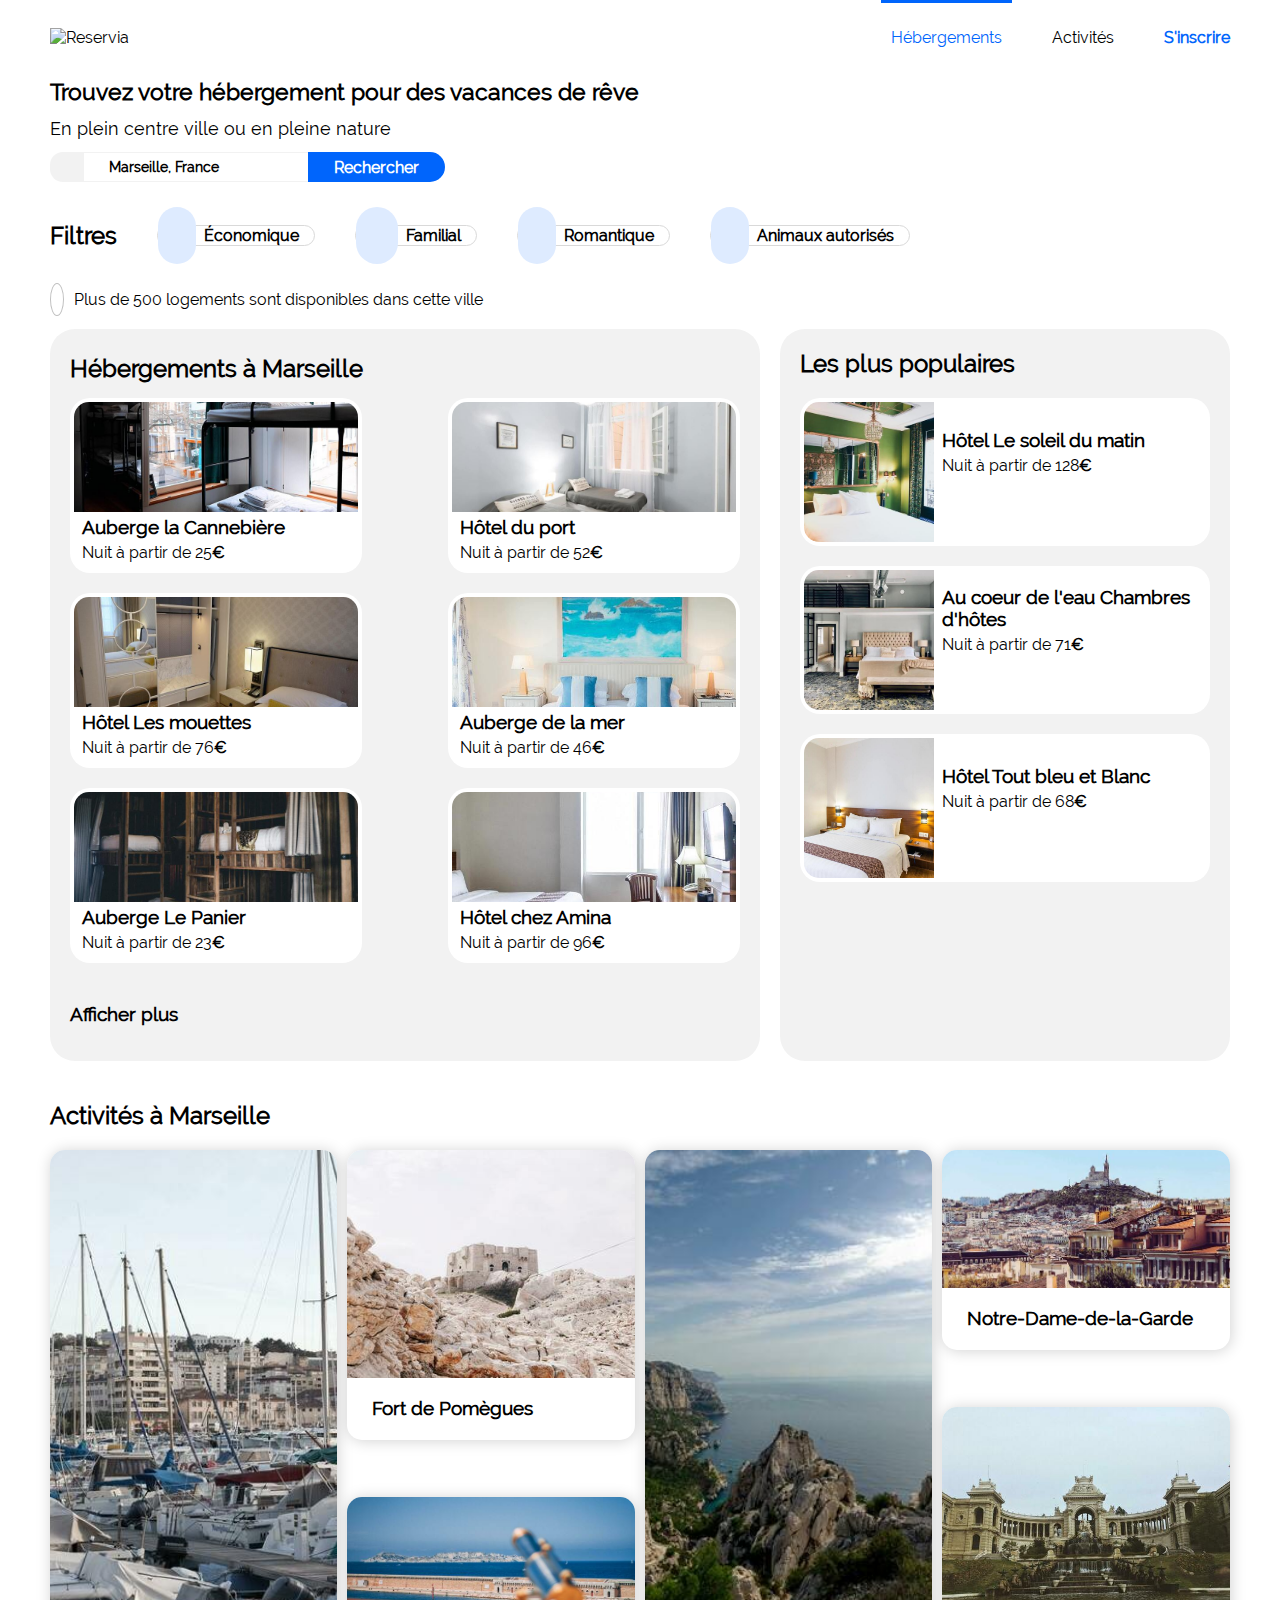
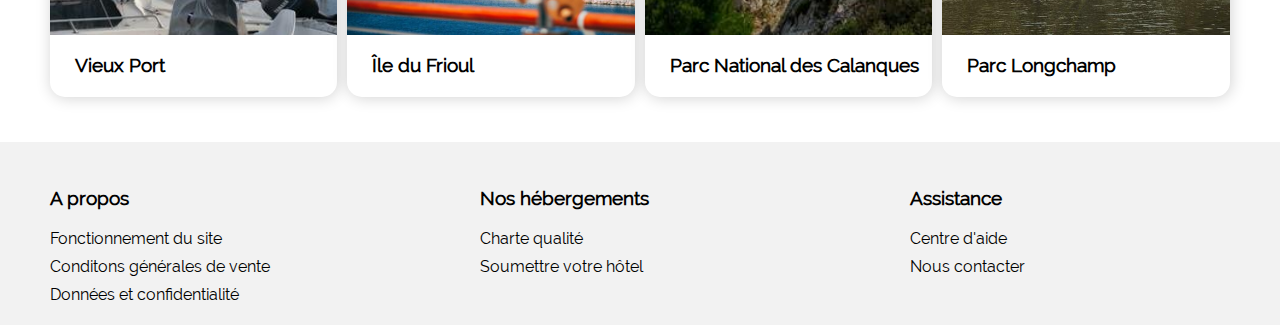
==== commit 92703b1e: "responsive" ====
--- a/index.html
+++ b/index.html
@@ -7,8 +7,9 @@
   <meta http-equiv="X-UA-Compatible" content="IE=edge">
   <meta name="viewport" content="width= , initial-scale=1.0">
   <link rel="stylesheet" type="text/css" href="css/style.css">
+  
   <link rel="stylesheet" media=" screen and (max-width: 991px)" href="css/resolution_tablettes991.css">
-  <link rel="stylesheet" media=" screen and (max-width: 500px)" href="css/resolution_petitEcrans768.css">
+  <link rel="stylesheet" media=" screen and (max-width: 768px)" href="css/resolution_petitEcrans768.css">
   <script src="https://kit.fontawesome.com/966980ee1c.js" crossorigin="anonymous"></script>
   <title>Reservia</title> 
 
@@ -280,78 +281,86 @@
         
        
           <!--grandePhoto 1-->
-            <a href="#" class="aHref-section3">
-             <div class="divArticle1-et-3 ">
-               <img src="images/activites/4_small/reno-laithienne.jpg" alt="Vieux Port" class="imgArticle1-et-3">
-               <h3 class="h3-section3">Vieux Port</h3>
-            </div>
-            </a>
-     
-
+        
+            <div class="divArticle1-et-3 ">
+                <a href="#" class="aHref-section3">
+                    <img src="images/activites/4_small/reno-laithienne.jpg" alt="Vieux Port" class="imgArticle1-et-3">
+                    <h3 class="h3-section3">Vieux Port</h3>
+                </a>   
+            </div> 
+  
         
          
             <!--petitePhoto 1-->
-          <div class="div-DesPetites-Photos">
-              <a href="#" class="aHref-section3">
-               <div class="div-petitePhoto1-petitePhoto4">
+        <div class="div-DesPetites-Photos">
+              <div class="div-petitePhoto1-petitePhoto4">
+                <a href="#" class="aHref-section3">
                    <img src="images/activites/4_small/paul-hermann.jpg" alt="Fort de Pomègues"
                   class="img-petitePhoto1-petitePhoto4">
                    <h3 class="h3-section3">Fort de Pomègues</h3>
+                </a>
                </div>
-              </a>
+             
      
-
+  
      
             <!--petitePhoto 2-->
-            <a href="#" class="aHref-section3">
+           
               <div class="div-petitePhoto2-petitePhoto3">
+                <a href="#" class="aHref-section3">
                   <img src="images/activites/4_small/kevin-hikari.jpg" alt="Ile du Frioul"
                     class="img-petitePhoto2-petitePhoto3">
                   <h3 class="h3-section3">Île du Frioul</h3>
+                </a>
               </div>
-            </a>
-          </div>
-      
-        
-
+        </div>
+      
+        
+  
        
           <!--grandePhoto 2-->
-          <a href="#" class="aHref-section3">
-            <div class="divArticle1-et-3 ">
+          
+        <div class="divArticle1-et-3" id="margin-left-grandePhoto2">
+            <a href="#" class="aHref-section3">
               <img src="images/activites/4_small/kilyan-sockalingum.jpg" alt="Parc National des Calanques"
                 class="imgArticle1-et-3">
                 <h3 class="h3-section3">Parc National des Calanques</h3>
-            </div>
-          </a>
+            </a>
+        </div>
+        
     
-
+  
         
             
             <!-- petitePhoto 3-->
-          <div class="div-DesPetites-Photos">
-            <a href="#" class="aHref-section3">
-              <div class="div-petitePhoto2-petitePhoto3">
+        <div class="div-DesPetites-Photos">
+            
+            <div class="div-petitePhoto2-petitePhoto3">
+              <a href="#" class="aHref-section3">
                 <img src="images/activites/4_small/florian-wehde.jpg" alt="Notre-Dame-de-la-Garde"
                   class="img-petitePhoto2-petitePhoto3">
                 <h3 class="h3-section3">Notre-Dame-de-la-Garde</h3>
-              </div>
-            </a>
+              </a>
+           </div>
+            
+           
           
-
+  
           
             <!-- petitePhoto 4-->
-            <a href="#" class="aHref-section3">
-              <div class="div-petitePhoto1-petitePhoto4">
+            
+            <div class="div-petitePhoto1-petitePhoto4">
+              <a href="#" class="aHref-section3">
                 <img src="images/activites/4_small/lena-paulin-wH2.jpg" alt="Parc Longchamp"
                   class="img-petitePhoto1-petitePhoto4">
                 <h3 class="h3-section3">Parc Longchamp</h3>
-              </div>
-            </a>
-          </div>
+              </a>
+            </div>
+        </div>
          
       
-
-
+  
+  
       </div>
       <!---div-DesArticle-Activités-à-Marseille-->
     </section>
--- a/css/style.css
+++ b/css/style.css
@@ -1,21 +1,28 @@
 @font-face {
   font-family: 'Raleway-Regular';
-  src: url('fonts/raleway/Raleway-Regular.ttf');
+  src: url('../fonts/raleway/Raleway-Regular.ttf');
 }
 * {
-  font-family:'Raleway-Regular', sans-serif;
+  font-family:'Raleway-Regular',sans-serif;
 }
 
 
 body {
-  width: 1300px;
+
+ 
+ 
+ 
+
+  
   margin: auto;
-  
+ 
+
 }
 
 #bloc_page {
- padding: 0 50px;
-  
+  padding: 0 50px;
+  max-width: 1500px;
+  margin: auto;
 }
 
 header {
@@ -42,7 +49,7 @@
 }
 
 #hoverNavActivites {
-  padding: 0 30px;
+  padding: 0 40px;
 }
 
 #hoverNavActivites:hover {
@@ -54,7 +61,14 @@
 #li-Inscription {
   color: #0065FC;
   padding-left: 10px;
-}
+  font-weight: bold;
+}
+#li-Inscription:hover {
+  border-top: 3px solid #0065FC;
+  padding-top: 25px;
+  color: #0065FC;
+}
+
 
 /*...........................fin header................*/
 
@@ -130,33 +144,35 @@
 }
 
 .fa-money-bill-wave, .fa-child, .fa-heart, .fa-dog {
-  /* 
-  
-  min-height: 3.5rem;
-  min-width: 3.5rem;
-  display: flex;
-  align-items: center;
-  justify-content: center;
-  margin-right: 5px;
-  color: #0065FC;
-  border-radius: 100%;
-  
-  
-   cette technique n'est pas efficace pour faire le cercle */
+   
+  
   color: #0065FC;
   background-color: #DEEBFF;
   border-radius: 55px;
   padding: 19px;
   margin-right: 8px;
-}
+
+
+    /*  width: 50px;
+    height: 50px;
+    background: red;
+    border-radius: 50%;*/
+}
+ .fa-child{
+ 
+  padding: 19px 21px;
+}
+
 
 .rectangleFiltre {
   color: black;
-  margin-left: 25px;
+  margin-left: 40px;
   border: 1px solid #d9d9d9;
   border-radius: 30px;
   font-weight: bold;
   padding-right: 15px;
+ 
+ 
 }
 
 .rectangleFiltre:hover {
@@ -211,9 +227,8 @@
 }
 
 .dimensionArticleHebergement {
-  width: 240px;
+  width: 284px;
   border-radius: 20px;
-
   background-color: white;
   padding: 4px;
   margin-bottom: 20px;
@@ -240,7 +255,7 @@
 }
 
 h3 {
-  font-size: 17px;
+  font-size: 19px;
   margin: 0;
 }
 
@@ -299,13 +314,12 @@
 }
 
 .dimensionArticleAside {
-  width: 300PX;
-  height: 140px;
-  border: 1px solid white;
-  border-radius: 20px;
-  background-color: white;
-  padding: 4px;
-  margin-bottom: 20px;
+  width: 402px;
+    height: 140px;
+    border-radius: 20px;
+    background-color: white;
+    padding: 4px;
+    margin-bottom: 20px;
 }
 
 .figureAside {
@@ -315,7 +329,7 @@
 }
 
 .imgAside {
-  width: 120px;
+  width: 130px;
   height: 140px;
   object-fit: cover;
   border-radius: 15px 0 0 15px;
@@ -342,20 +356,30 @@
 
 .aHref-section3 {
   text-decoration: none;
-}
-
-.aHref-section3 {
-  box-shadow: 1px 1px 7px #0000002e;
-  border-radius: 15px;
-}
+  
+ 
+  
+}
+
+
+
 
 .divArticle1-et-3 {
-  height: 547px;
-  border-radius: 15px;
+  width: 348px;
+    height: 547px;
+    border-radius: 15px;
+  margin-right: 10px;
+  background-color:white;
+  box-shadow: 1px 1px 15px #0000002e;
+  
+}
+#margin-left-grandePhoto2{
+ margin-left:10px ;
+
 }
 
 .imgArticle1-et-3 {
-  width: 275px;
+  width: 100%;
   height: 485px;
   object-fit: cover;
   border-radius: 15px 15px 0 0;
@@ -366,31 +390,41 @@
   color: initial;
 }
 
+
 /*...........concerne les petites photos.......................*/
 
 .div-DesPetites-Photos {
+  width: 350px;
   display: flex;
   flex-direction: column;
   justify-content: space-between;
+  
 }
 
 .div-petitePhoto1-petitePhoto4 {
   height: 290px;
+  background-color:white;
+  box-shadow: 1px 1px 15px #0000002e;
+  border-radius: 15px;
+  
 }
 
 .div-petitePhoto2-petitePhoto3 {
   height: 200px;
+  background-color:white;
+  box-shadow: 1px 1px 15px #0000002e;
+  border-radius: 15px;
 }
 
 .img-petitePhoto1-petitePhoto4 {
-  width: 275px;
+  width: 100%;
   height: 228px;
   object-fit: cover;
   border-radius: 15px 15px 0 0;
 }
 
 .img-petitePhoto2-petitePhoto3 {
-  width: 275px;
+  width: 100%;
   height: 138px;
   object-fit: cover;
   border-radius: 15px 15px 0 0;
@@ -404,6 +438,8 @@
   display: flex;
   justify-content: space-between;
   background-color: #F2F2F2;
+  max-width: 1550px;
+  margin: auto;
 }
 
 .divDesColones {
--- a/css/resolution_tablettes991.css
+++ b/css/resolution_tablettes991.css
@@ -1,179 +1,122 @@
-body
-{ 
-  width: 991px;
-} 
 
+ 
 
-h1
-{
+h1 {
   font-size: 30px;
- 
-}  
-
-#Hebergements
-{
-    
-    
-    display: flex;
-    flex-direction: column-reverse;
-   
-    margin-bottom:50px;
-}
-  
-#divhébergement
-{
-    padding: 0 30px;
-    margin-top: 30px;
 }
 
-.dimensionArticleHebergement
-{
-    width: 395px;
-    height: 201px;
-    margin-bottom: 30px;
+#Hebergements {
+  display: flex;
+  flex-direction: column-reverse;
+  
 }
 
-.imgFigure
-{
+#divhébergement {
+  padding: 0 30px;
+  margin-top: 30px;
+}
+
+.dimensionArticleHebergement {
+  width: 369px;
+ 
+  margin-bottom: 30px;
+}
+
+.imgFigure {
   width: 100%;
   height: 125px;
 }
 
-aside
-{
-  padding: 0px;
- 
-  width: 100%;
+aside {
+  padding: 0px 30px;
   margin-left: 0;
 }
- 
-#div-H2-Aside
-{
-  padding: 0px 30px;
+
+.dimensionArticleAside {
+  width: 99%;
+  height: 135px;
+
 }
-#div-Article-Aside
-{
-  align-items: center;
+
+.imgAside {
+  width: 275px;
+  height: 135px;
+}
+
+.divEtoileAside {
+  margin-top: 50px;
+}
+
+.invisible {
+  display: none!important;
+  /*invisible*/
+}
+
+/*----section3--------------*/
+
+#Activités {
+  display: flex;
+  flex-direction: column;
   padding: 0 30px;
 }
 
-
-.dimensionArticleAside
-{
-    width: 100%;
-    height: 135px;
-}
-.figureAside
-{
-  margin: 0 ;
-  width: 100%;
-}
-.imgAside
-{  
-   width: 275px;
-   height: 135px;
-  
-  
-}
-
-.divEtoileAside
-{
-   margin: 50px 0 0 0;
- 
- }
- .invisible
-{
-  display: none!important;/*invisible*/
-}
-/*----section3--------------*/ 
-
-#Activités
-{
-  display: flex;
-  flex-direction: column;
-  padding: 0 30px;
-  margin: 0px 0 20px 0;
-}
-
-#divH2-Section3
-{
-  margin-bottom: 20px;
-}
-
-#div-DesArticle-Activités-à-Marseille 
-{
-  height: 670px;
+#div-DesArticle-Activités-à-Marseille {
   display: flex;
   flex-wrap: wrap;
 }
 
-.aHref-section3
-{
-  width: 403px;
-   height: 192px;
+
+
+.divArticle1-et-3 {
+  width: 377px;
+  height: 192px;
+  margin: 0px;
 }
-.divArticle1-et-3
-{
-  width: 403px;
-  height: 192px;
- 
-    
-}
-.imgArticle1-et-3
-{
+
+.imgArticle1-et-3 {
   width: 100%;
   height: 132px;
+}
+#margin-left-grandePhoto2{
+  margin-left:0px ;
+ 
+ }
+/*...........concerne les petites photos.......................*/
 
+.div-DesPetites-Photos {
+  width:377px ;
+  height: 414px;
+  order: 2;
+  margin-top: 30px;
 }
 
-/*...........concerne les petites photos.......................*/
-.div-DesPetites-Photos
-{
- 
-  height: 414px;
-  order:2;
-}
-
-.div-petitePhoto1-petitePhoto4
-{ 
-  width: 403px;
-  height: 192px;
- 
-}
-.div-petitePhoto2-petitePhoto3
-{
-   
+.div-petitePhoto1-petitePhoto4 {
+  width: 377px;
   height: 192px;
 }
 
-.img-petitePhoto1-petitePhoto4
-{
+.div-petitePhoto2-petitePhoto3 {
+  width: 377px;
+  height: 192px;
+}
+
+.img-petitePhoto1-petitePhoto4 {
   width: 100%;
   height: 132px;
 }
 
-.img-petitePhoto2-petitePhoto3
-{
-
+.img-petitePhoto2-petitePhoto3 {
   width: 100%;
   height: 132px;
- 
 }
 
+/*------------------footer---------------------*/
 
-/*------------------footer---------------------*/
-footer
-{
-
-   padding: 45px 0px 30px 80px;
-   margin-bottom: 0;
+footer {
+  padding: 45px 0px 30px 80px;
+  margin-bottom: 0;
 }
 
-
-
-footer div ul 
-{
+footer div ul {
   line-height: 35px;
- 
-}
-
+}--- a/css/resolution_petitEcrans768.css
+++ b/css/resolution_petitEcrans768.css
@@ -1,165 +1,139 @@
-body
-{
-
-  width: 500px;
+
+
+#bloc_page {
+  padding: 0 ;
+ 
   
 }
-#bloc_page {
-  padding: 0 30px;
-   
- }
-
-header
-{
-  align-items: flex-start; 
+
+header {
+  align-items: flex-start;
   flex-direction: column;
-  padding:0;
+  padding: 0;
   position: relative;
 }
 
-header img
-{
-  
+header img {
   width: 125px;
   margin-top: 15px;
-}
-
-Nav
-{
-  width: 100%;
-    margin-top: 45px;
-  
-}
-
-header ul 
-{
-  
-  padding-inline-start: 0; /*définit le décalage avec le début de la zone de remplissage d'un élément*/
+  margin: 15px 0 0 30px;
+}
+
+Nav {
+  width: 100%;
+  margin-top: 45px;
+ 
+}
+
+header ul {
+  padding-inline-start: 0;
+  /*définit le décalage avec le début de la zone de remplissage d'un élément*/
   margin: 0;
 }
 
-nav ul li:nth-child(1)
-{
+nav ul li:nth-child(1) {
   width: 50%;
   text-align: center;
-  border-bottom:  3px solid #0065FC;
-}
-
-nav ul li:nth-child(2)
-{
+  border-bottom: 3px solid #0065FC;
+}
+
+nav ul li:nth-child(2) {
   width: 50%;
   text-align: center;
   border-bottom: 3px solid #F2F2F2;
   padding: 0 0px 25px 0px;
 }
 
-nav ul li:nth-child(2):hover
-{
+nav ul li:nth-child(2):hover {
   border-top: 0;
   padding-bottom: 25px;
-  border-bottom:  3px solid #0065FC;
-}
-
-nav ul li:nth-child(3)
-{
+  border-bottom: 3px solid #0065FC;
+}
+
+nav ul li:nth-child(3) {
   position: absolute;
   top: 30px;
-  right: 0px;
-  font-weight: bold; 
-}
-
-#liHebergements
-{
+  right: 30px;
+  font-weight: bold;
+}
+
+#liHebergements {
   border-top: 0;
   font-size: 20px;
 }
 
-#hoverNavActivites
-{
-  font-size: 20px;
-}
-#hoverNavActivites:hover
-{
+#hoverNavActivites {
+  font-size: 20px;
+}
+
+#hoverNavActivites:hover {
   border-top: none;
   padding-top: 25px;
-  color:#0065FC;
-}
-.invisible
-{
+  color: #0065FC;
+}
+
+.invisible {
   display: inline-block!important;
 }
-#li-Inscription
-{
- color: #0065FC;
- font-size: 20px;
-}
-
-nav a
-{
-  
+
+#li-Inscription {
+  color: #0065FC;
+  font-size: 20px;
+}
+
+nav a {
   text-decoration: none;
   color: initial;
 }
 
 /*...........................fin header................*/
-#sectionRecherche
-{
-  
-}
-
-h1
-{
-  font-size: 29px;
-  
-}
-
-h1+p
-{
-  font-size: 23px;
+
+h1 {
+  font-size: 51px;
+}
+
+h1+p {
+  font-size: 36px;
   margin: 10px 0 35px 0px;
-  
-}
-
-#inputSearch
-{
-  width: 100%;
-  font-size: 20px;
-}
-
-#button
-{
+}
+
+#inputSearch {
+  width: 100%;
+  font-size: 20px;
+}
+
+#button {
   width: 60px;
-  height:50px;
+  height: 50px;
   border-radius: 15px;
 }
 
-.fa-search /*invisible*/
-{
+.fa-search
+/*invisible*/
+
+  {
   display: flex;
   justify-content: center;
 }
-#barreDeRecherche span
-{
+
+#barreDeRecherche span {
   display: none;
 }
 
-#barreFiltre
-{
-display: flex;
-flex-wrap: wrap;
-font-size: 20px;
-} 
-
-#filtresTitre
-{
+#barreFiltre {
+  display: flex;
+  flex-wrap: wrap;
+  font-size: 20px;
+}
+
+#filtresTitre {
   font-size: 24px;
   font-weight: bold;
   width: 100%;
   margin: 20px 0 15px 0;
 }
 
-.fa-money-bill-wave,.fa-child,.fa-heart,.fa-dog
-{
+.fa-money-bill-wave, .fa-child, .fa-heart, .fa-dog {
   color: #0065FC;
   background-color: #DEEBFF;
   border-radius: 55px;
@@ -167,275 +141,182 @@
   margin-right: 10px;
 }
 
-.rectangleFiltre
-{
+.rectangleFiltre {
   margin-left: 0px;
-  margin-right: 7px;
-  padding-right: 25px;
-  margin-top:0 ;
-}
-
-.rectangleFiltre:hover
-{
-   background-color:#F2F2F2; 
-   color:black ;
-   cursor: pointer;
-   box-shadow:0 0 5px black; 
-   margin-top:3px;
-}   
-
-.fa-info
-{
-   color:#0065FC; 
-   background-color:white;
-   border: 1px solid silver;
-   width: 18px;
-   height: 17px;
-   border-radius: 100%;
-   padding:6px ;
-   margin-right: 20px;
-   
-}
-
-#Paragraphe-point-I
-{
+  margin-right: 97px;
+  padding-right: 23px;
+  margin-top: 0;
+  font-size: 24px;
+
+}
+
+.rectangleFiltre:hover {
+  background-color: #F2F2F2;
+  color: black;
+  cursor: pointer;
+  box-shadow: 0 0 5px black;
+  margin-top: 3px;
+}
+
+.fa-info {
+  color: #0065FC;
+  background-color: white;
+  border: 1px solid silver;
+  width: 18px;
+  height: 17px;
+  border-radius: 100%;
+  padding: 6px;
+  margin-right: 20px;
+}
+
+#Paragraphe-point-I {
   display: flex;
   margin-bottom: 40px;
 }
 
-#Paragraphe-point-I span
-{
- font-size: 21px;
- width: 100%;
-}
-
- /* ........................corps de la page section Hébergement  ..................... */  
-
-
- #divhébergement
-{
-  width: 480px;
-  height: 1670px;
-  display: flex;
-  flex-direction: column;
+#Paragraphe-point-I span {
+  font-size: 21px;
+  width: 100%;
+}
+
+/* ........................corps de la page section Hébergement  ..................... */
+
+#Hebergements {
+  margin: 0;
+}
+
+#divhébergement {
   background-color: inherit;
   margin: 0px;
 }
-   
-
-#h2Section2
-{
- 
-   font-size: 27px;
-   padding-left: 30px; 
-   margin-bottom: 25px;
-}
-
-.dimensionArticleHebergement
-{   
-  width: 403px;
+
+#h2Section2 {
+  font-size: 27px;
+  margin: 40px 0 20px 0;
+}
+
+.dimensionArticleHebergement {
+  width:100%;
   height: 228px;
   border-radius: 20px;
   background-color: white;
   box-shadow: 1px 1px 3px #0000002e;
   padding: 4px;
 }
-  
-.aHref-de-section-ou-Aside
-{
-  color:inherit;
+
+.aHref-de-section-ou-Aside {
+  color: inherit;
   text-decoration: none;
 }
 
-.imgFigure
-{
+.imgFigure {
   height: 137px;
   width: 100%;
-} 
-
-h3
-{
+}
+
+h3 {
   font-size: 23px;
-} 
-
-#aHref-afficherPlus
-{
-   
-  padding-left: 30px;
-}
-   #aHref-afficherPlus h3
-{
-  font-size: 20px;
-
+}
+
+#aHref-afficherPlus h3 {
+  font-size: 20px;
 }
 
 /*........aside Hébergement................*/
-aside
-{
-  
+
+aside {
   border-radius: 0px;
-  padding-bottom: 30px; 
-}
-   
-#div-H2-Aside
-{
-  width: 413px;
-  padding: 30px 0 15px 0px;
-  margin: auto;
-}
-
-#div-H2-Aside h2 
-{
+  padding: 30px;
+}
+
+#div-H2-Aside h2 {
   font-size: 27px;
 }
 
-.fa-chart-line
-{
-  font-size: 27px;  
- 
-}
-#div-Article-Aside
-{
-  
-  width: 100%;
-  padding: 0px;
-}
-
-.dimensionArticleAside
-{
- 
+.fa-chart-line {
+  font-size: 27px;
+}
+
+.dimensionArticleAside {
   height: 145px;
-
-  padding: 4px;
-}
-
-.imgAside
-{
+}
+
+.imgAside {
   width: 132px;
   height: 145px;
 }
 
-.figcaptionAside
-{
-  padding:0px 0 0 19px; 
-}
-
-.divEtoileAside
-{
-   margin-top: 40px;
+.figcaptionAside {
+  padding: 0px 0 0 19px;
+}
+
+.divEtoileAside {
+  margin-top: 40px;
 }
 
 /*...............section3 Activités à Marseille*/
-#Activités
-{
-   height: 1153px;
-   width: 480px;
-}
-
-#divH2-Section3
-{
-   padding-left: 31px;
-   margin: 0;
-   width: 100%;
-}
-
-#div-DesArticle-Activités-à-Marseille 
-{
-  height: 1083px;
-  display: flex; 
-  justify-content: center;
-}
-
-.aHref-section3
-{
- height: 150px;
-}
-
-.divArticle1-et-3
-{
-  width: 403px;
+
+#Activités {
+  margin: 0;
+}
+
+.aHref-section3 {
+  width: 100%;
+  height: 150px;
+}
+
+.divArticle1-et-3 {
+  width: 100%;
   height: 150px;
   background-color: white;
   border-radius: 15px;
-  margin: 0px 0 50px 0px;
   box-shadow: 1px 1px 3px #0000002e;
 }
 
-.imgArticle1-et-3
-{
-  width: 403px;
+.imgArticle1-et-3 {
   height: 95px;
 }
 
-.h3-section3
-{
- background-color: white;
- font-weight: bold;
-}
-
-
-
+.h3-section3 {
+  font-weight: bold;
+}
 
 /*...........concerne les petites photos.......................*/
-.div-DesPetites-Photos
-{
-  width: 403px;
+
+.div-DesPetites-Photos {
+  width: 100%;
   height: 330px;
   order: 0;
-}
-
-.div-petitePhoto1-petitePhoto4
-{
-  width: 403px;
+  margin-bottom: 30px;
+}
+
+.div-petitePhoto1-petitePhoto4 {
+  width: 100%;
   height: 150px;
 }
 
-.div-petitePhoto2-petitePhoto3
-{
-  width: 403px;
+.div-petitePhoto2-petitePhoto3 {
+  width: 100%;
   height: 150px;
 }
- 
-.img-petitePhoto1-petitePhoto4
-{
-  width: 100%;
+
+.img-petitePhoto1-petitePhoto4 {
   height: 95px;
 }
 
-.img-petitePhoto2-petitePhoto3
-{
-  width: 100%;
+.img-petitePhoto2-petitePhoto3 {
   height: 95px;
 }
 
 /*..............................................footer.......................................................*/
-footer
-{
-  height: 480px;
-  width: 480px; 
-  padding: 0;
+
+footer {
   display: flex;
   flex-direction: column;
-}
-
-.divDesColones 
-{
-  width: 370px;
-  height: 140px;
-}
-
-.aHref-footer
-{
+  padding-left: 80px;
+}
+
+.aHref-footer {
   text-decoration: none;
   color: inherit;
-}  
-
-footer span
-{
-  padding-left: 30px;
-}
- footer div ul  
-{
-  padding-left: 30px;
-  line-height: 30px;
-}   
+}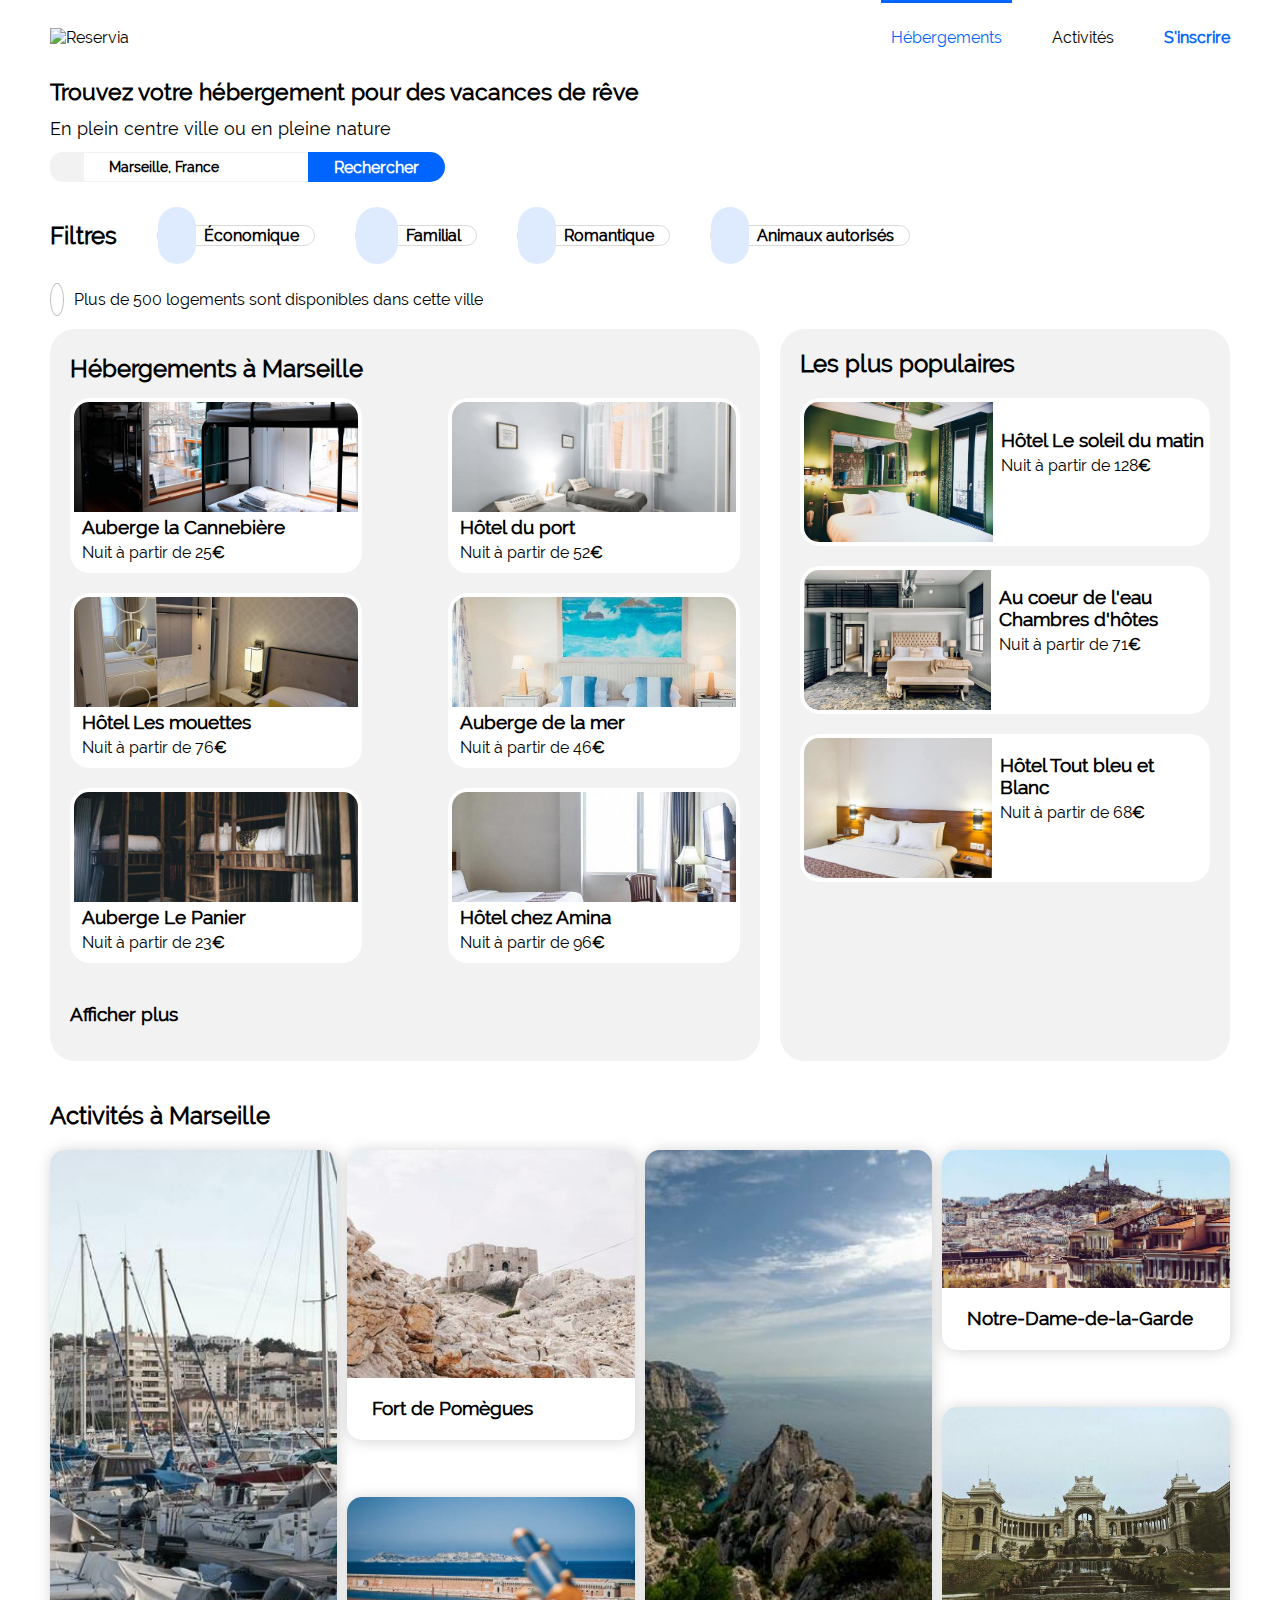
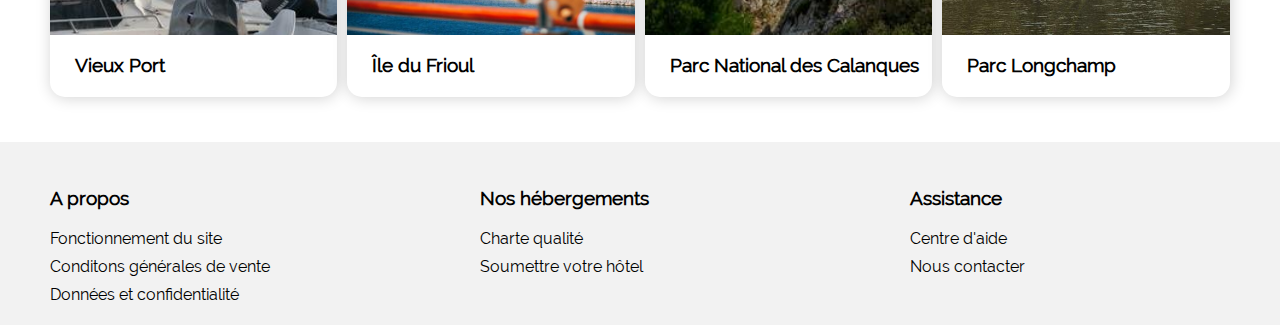
==== commit 0a5decdf: "responsive" ====
--- a/index.html
+++ b/index.html
@@ -79,7 +79,7 @@
           <article class="dimensionArticleHebergement">
             <a href="#" class="aHref-de-section-ou-Aside">
               <figure class="figureSectionHebergement">
-                <img src="images/hebergements/4_small/marcus-loke.jpg" alt="Auberge" class="imgFigure">
+                <img src="images/hebergements/4_small/marcus-loke-WQJvWU_HZFo-unsplash.jpg" alt="Auberge" class="imgFigure">
                 <figcaption class="figcaptionSectionHebergement">
                   <h3> Auberge la Cannebière</h3>
                   <p>Nuit à partir de 25<span class="spanEuros">€</span> </p>
@@ -99,7 +99,7 @@
           <article class="dimensionArticleHebergement">
             <a href="#" class="aHref-de-section-ou-Aside">
               <figure class="figureSectionHebergement">
-                <img src="images/hebergements/4_small/fred-kleber.jpg" alt="Auberge" class="imgFigure">
+                <img src="images/hebergements/4_small/fred-kleber-gTbaxaVLvsg-unsplash.jpg" alt="Auberge" class="imgFigure">
                 <figcaption class="figcaptionSectionHebergement">
                   <h3> Hôtel du port</h3>
                   <p>Nuit à partir de 52<span class="spanEuros">€</span></p>
@@ -118,7 +118,7 @@
           <article class="dimensionArticleHebergement">
             <a href="#" class="aHref-de-section-ou-Aside">
               <figure class="figureSectionHebergement">
-                <img src="images/hebergements/4_small/reisetopia.jpg" alt="Auberge" class="imgFigure">
+                <img src="images/hebergements/4_small/reisetopia-B8WIgxA_PFU-unsplash.jpg" alt="Auberge" class="imgFigure">
                 <figcaption class="figcaptionSectionHebergement">
                   <h3> Hôtel Les mouettes</h3>
                   <p>Nuit à partir de 76<span class="spanEuros">€</span> </p>
@@ -137,7 +137,7 @@
           <article class="dimensionArticleHebergement">
             <a href="" class="aHref-de-section-ou-Aside">
               <figure class="figureSectionHebergement">
-                <img src="images/hebergements/4_small/annie-spratt.jpg" alt="Auberge" class="imgFigure">
+                <img src="images/hebergements/4_small/annie-spratt-Eg1qcIitAuA-unsplash.jpg" alt="Auberge" class="imgFigure">
                 <figcaption class="figcaptionSectionHebergement">
                   <h3> Auberge de la mer</h3>
                   <p>Nuit à partir de 46<span class="spanEuros">€</span> </p>
@@ -156,7 +156,7 @@
           <article class="dimensionArticleHebergement">
             <a href="" class="aHref-de-section-ou-Aside">
               <figure class="figureSectionHebergement">
-                <img src="images/hebergements/4_small/nicate-lee-kT.jpg" alt="Auberge" class="imgFigure">
+                <img src="images/hebergements/4_small/nicate-lee-kT-ZyaiwBe0-unsplash.jpg" alt="Auberge" class="imgFigure">
                 <figcaption class="figcaptionSectionHebergement">
                   <h3> Auberge Le Panier</h3>
                   <p>Nuit à partir de 23<span class="spanEuros">€</span> </p>
@@ -175,7 +175,7 @@
           <article class="dimensionArticleHebergement">
             <a href="" class="aHref-de-section-ou-Aside">
               <figure class="figureSectionHebergement">
-                <img src="images/hebergements/4_small/febrian-zakaria(2).jpg" alt="Auberge" class="imgFigure">
+                <img src="images/hebergements/4_small/febrian-zakaria-M6S1WvfW68A-unsplash.jpg" alt="Auberge" class="imgFigure">
                 <figcaption class="figcaptionSectionHebergement">
                   <h3> Hôtel chez Amina</h3>
                   <p>Nuit à partir de 96<span class="spanEuros">€</span></p>
@@ -205,7 +205,7 @@
           <article class="dimensionArticleAside">
             <a href="#" class="aHref-de-section-ou-Aside">
               <figure class="figureAside">
-                <img src="images/hebergements/4_small/emile-guillemot.jpg" alt="Auberge" class="imgAside">
+                <img src="images/hebergements/4_small/emile-guillemot-Bj_rcSC5XfE-unsplash.jpg" alt="Auberge" class="imgAside">
                 <figcaption class="figcaptionAside">
                   <h3> Hôtel Le soleil du matin</h3>
                   <p>Nuit à partir de 128<span class="spanEuros">€</span> </p>
@@ -225,7 +225,7 @@
           <article class="dimensionArticleAside">
             <a href="#" class="aHref-de-section-ou-Aside">
               <figure class="figureAside">
-                <img src="images/hebergements/4_small/aw-creative.jpg" alt="Auberge" class="imgAside">
+                <img src="images/hebergements/4_small/aw-creative-VGs8z60yT2c-unsplash.jpg" alt="Auberge" class="imgAside">
                 <figcaption class="figcaptionAside">
                   <h3> Au coeur de l'eau Chambres d'hôtes </h3>
                   <p>Nuit à partir de 71<span class="spanEuros">€</span> </p>
@@ -245,7 +245,7 @@
           <article class="dimensionArticleAside">
             <a href="#" class="aHref-de-section-ou-Aside">
               <figure class="figureAside">
-                <img src="images/hebergements/4_small/febrian-zakaria.jpg" alt="Auberge" class="imgAside">
+                <img src="images/hebergements/4_small/febrian-zakaria-sjvU0THccQA-unsplash.jpg" alt="Auberge" class="imgAside">
                 <figcaption class="figcaptionAside">
                   <h3> Hôtel Tout bleu et Blanc</h3>
                   <p>Nuit à partir de 68<span class="spanEuros">€</span> </p>
--- a/css/style.css
+++ b/css/style.css
@@ -222,7 +222,7 @@
   display: flex;
   justify-content: space-between;
   flex-wrap: wrap;
-  align-items: center;
+  
  
 }
 
@@ -329,7 +329,7 @@
 }
 
 .imgAside {
-  width: 130px;
+  width: 47%;
   height: 140px;
   object-fit: cover;
   border-radius: 15px 0 0 15px;
--- a/css/resolution_tablettes991.css
+++ b/css/resolution_tablettes991.css
@@ -17,7 +17,7 @@
 }
 
 .dimensionArticleHebergement {
-  width: 369px;
+  width: 389px;
  
   margin-bottom: 30px;
 }
@@ -39,7 +39,7 @@
 }
 
 .imgAside {
-  width: 275px;
+ 
   height: 135px;
 }
 
@@ -68,7 +68,7 @@
 
 
 .divArticle1-et-3 {
-  width: 377px;
+  width: 397px;
   height: 192px;
   margin: 0px;
 }
@@ -84,19 +84,19 @@
 /*...........concerne les petites photos.......................*/
 
 .div-DesPetites-Photos {
-  width:377px ;
+  width:397px ;
   height: 414px;
   order: 2;
   margin-top: 30px;
 }
 
 .div-petitePhoto1-petitePhoto4 {
-  width: 377px;
+  width: 397px;
   height: 192px;
 }
 
 .div-petitePhoto2-petitePhoto3 {
-  width: 377px;
+  width: 397px;
   height: 192px;
 }
 
--- a/css/resolution_petitEcrans768.css
+++ b/css/resolution_petitEcrans768.css
@@ -87,13 +87,15 @@
 }
 
 /*...........................fin header................*/
-
+#sectionRecherche {
+  padding: 0 30px;
+}
 h1 {
-  font-size: 51px;
+  font-size: 26px;
 }
 
 h1+p {
-  font-size: 36px;
+  font-size: 24px;
   margin: 10px 0 35px 0px;
 }
 
@@ -242,7 +244,7 @@
 }
 
 .imgAside {
-  width: 132px;
+  width: 44%;
   height: 145px;
 }
 
@@ -313,7 +315,7 @@
 footer {
   display: flex;
   flex-direction: column;
-  padding-left: 80px;
+  padding-left: 30px;
 }
 
 .aHref-footer {
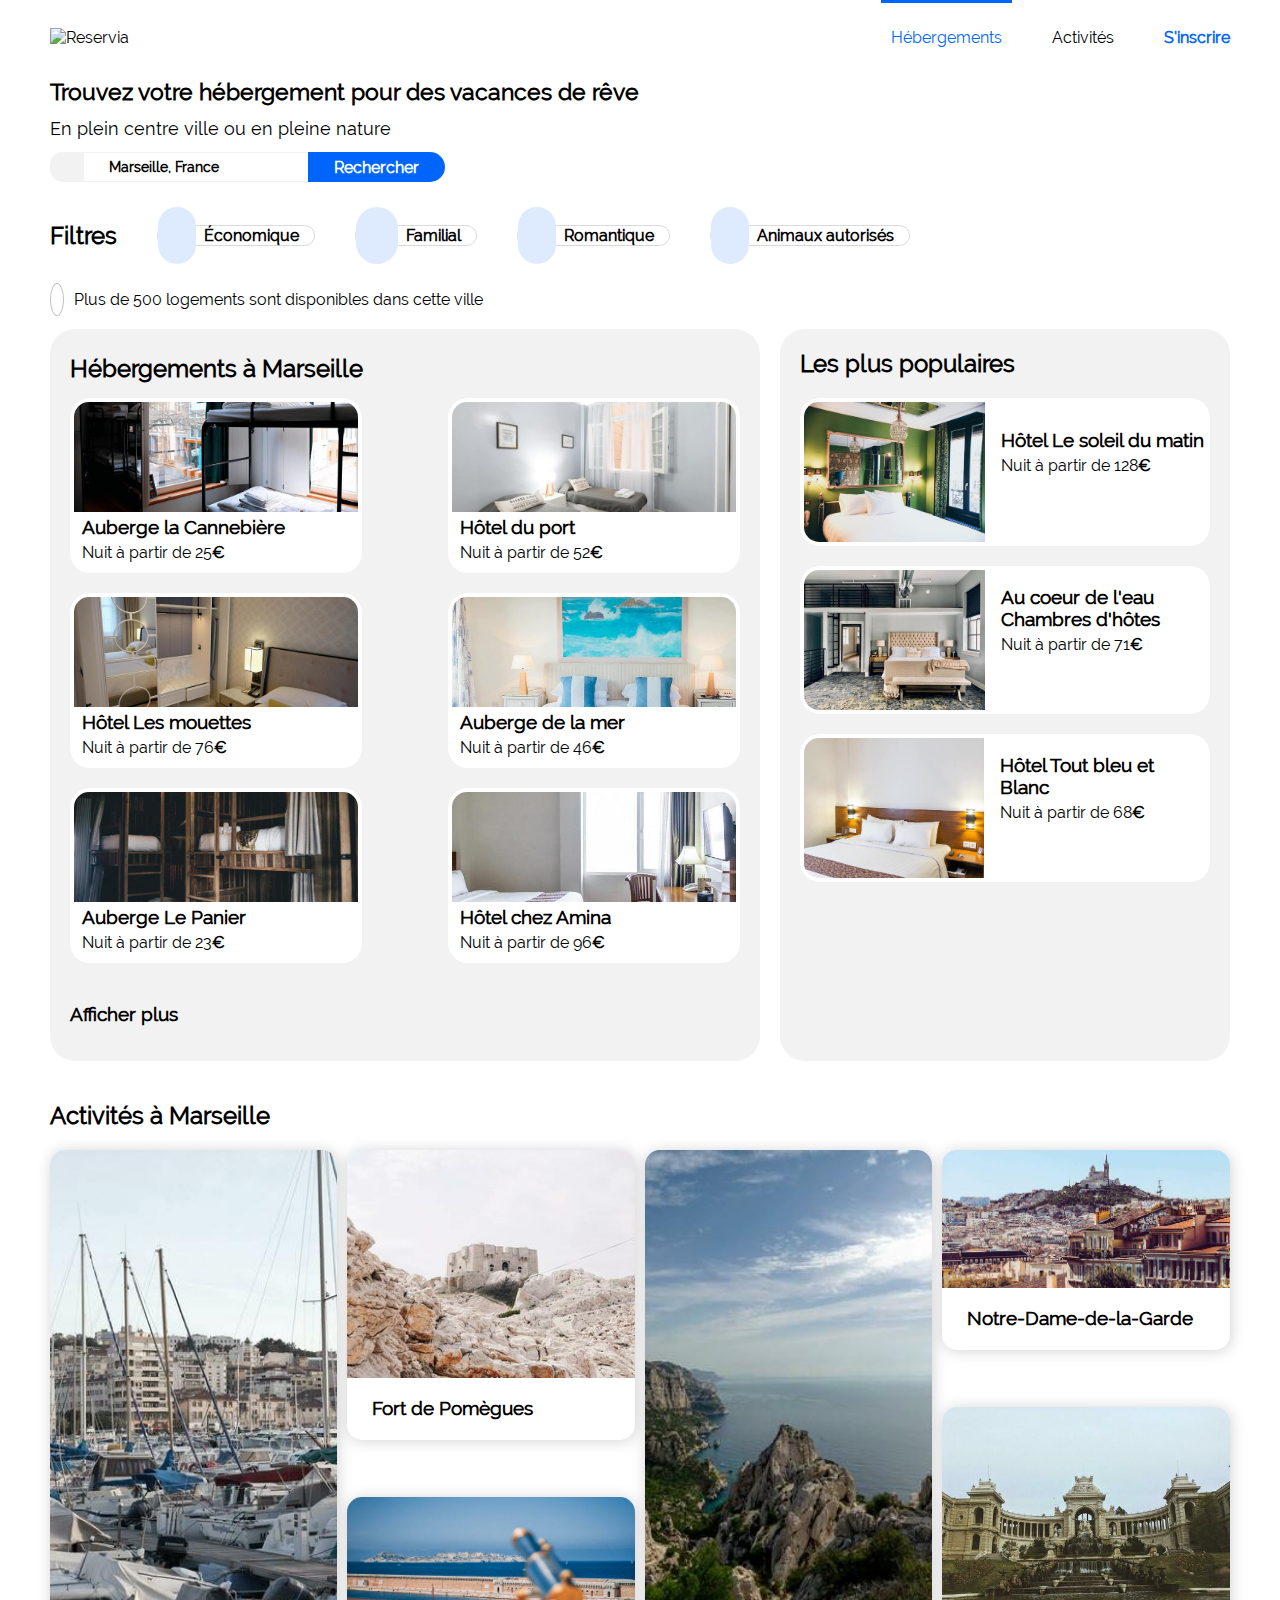
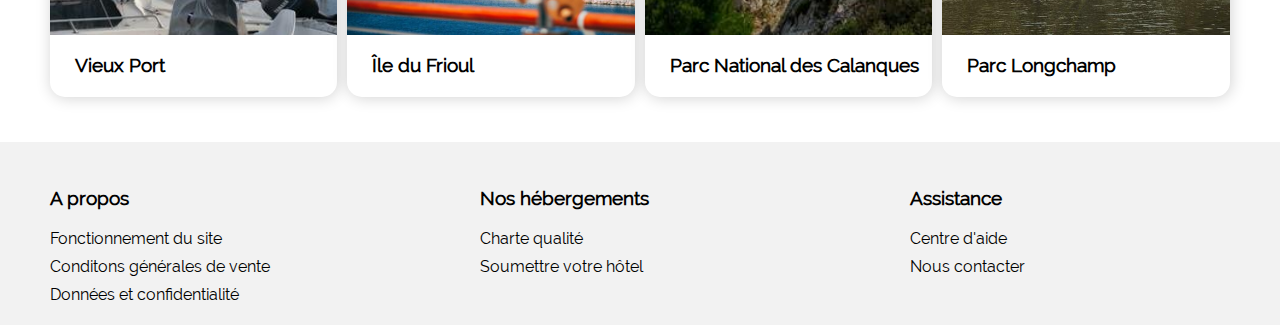
==== commit 8302ecda: "correction" ====
--- a/index.html
+++ b/index.html
@@ -4,10 +4,8 @@
 <head>
   
   <meta charset="UTF-8">
-  <meta http-equiv="X-UA-Compatible" content="IE=edge">
   <meta name="viewport" content="width= , initial-scale=1.0">
   <link rel="stylesheet" type="text/css" href="css/style.css">
-  
   <link rel="stylesheet" media=" screen and (max-width: 991px)" href="css/resolution_tablettes991.css">
   <link rel="stylesheet" media=" screen and (max-width: 768px)" href="css/resolution_petitEcrans768.css">
   <script src="https://kit.fontawesome.com/966980ee1c.js" crossorigin="anonymous"></script>
--- a/css/style.css
+++ b/css/style.css
@@ -2,21 +2,13 @@
   font-family: 'Raleway-Regular';
   src: url('../fonts/raleway/Raleway-Regular.ttf');
 }
+
 * {
-  font-family:'Raleway-Regular',sans-serif;
-}
-
+  font-family: 'Raleway-Regular', sans-serif;
+}
 
 body {
-
- 
- 
- 
-
-  
   margin: auto;
- 
-
 }
 
 #bloc_page {
@@ -63,13 +55,13 @@
   padding-left: 10px;
   font-weight: bold;
 }
+
 #li-Inscription:hover {
   border-top: 3px solid #0065FC;
   padding-top: 25px;
   color: #0065FC;
 }
 
-
 /*...........................fin header................*/
 
 /*...........................sectionRecherche...............*/
@@ -82,8 +74,6 @@
 h1+p {
   margin: 13px 0;
   font-size: 18px;
-
-
 }
 
 form {
@@ -144,25 +134,17 @@
 }
 
 .fa-money-bill-wave, .fa-child, .fa-heart, .fa-dog {
-   
-  
   color: #0065FC;
   background-color: #DEEBFF;
   border-radius: 55px;
   padding: 19px;
   margin-right: 8px;
-
-
-    /*  width: 50px;
-    height: 50px;
-    background: red;
-    border-radius: 50%;*/
-}
- .fa-child{
  
+}
+
+.fa-child {
   padding: 19px 21px;
 }
-
 
 .rectangleFiltre {
   color: black;
@@ -171,16 +153,15 @@
   border-radius: 30px;
   font-weight: bold;
   padding-right: 15px;
- 
- 
+  transition: background-color 3s;
 }
 
 .rectangleFiltre:hover {
-  background-color: #F2F2F2;
+  background-color: #0065FC ;
   color: black;
   cursor: pointer;
-  box-shadow: 0 0 5px black;
   margin-top: 3px;
+
 }
 
 #Paragraphe-point-I {
@@ -213,17 +194,13 @@
 }
 
 #h2Section2 {
-  
   margin: 25px 0 15px 0;
-  
 }
 
 #divDesArticles {
   display: flex;
   justify-content: space-between;
   flex-wrap: wrap;
-  
- 
 }
 
 .dimensionArticleHebergement {
@@ -280,7 +257,6 @@
 }
 
 #aHref-afficherPlus {
-  
   color: inherit;
   text-decoration: none;
   font-size: 17px;
@@ -300,8 +276,6 @@
   display: flex;
   justify-content: space-between;
   align-items: center;
- 
-  
 }
 
 .fa-chart-line {
@@ -315,28 +289,29 @@
 
 .dimensionArticleAside {
   width: 402px;
-    height: 140px;
-    border-radius: 20px;
-    background-color: white;
-    padding: 4px;
-    margin-bottom: 20px;
+  height: 140px;
+  border-radius: 20px;
+  background-color: white;
+  padding: 4px;
+  margin-bottom: 20px;
 }
 
 .figureAside {
   display: flex;
   align-items: center;
   margin: 0px;
+  height: 100%;
 }
 
 .imgAside {
-  width: 47%;
+  width: 45%;
   height: 140px;
   object-fit: cover;
   border-radius: 15px 0 0 15px;
 }
 
 .figcaptionAside {
-  padding: 0px 0 0 8px;
+  padding: 0px 0 0 16px;
 }
 
 .divEtoileAside {
@@ -356,26 +331,19 @@
 
 .aHref-section3 {
   text-decoration: none;
-  
- 
-  
-}
-
-
-
+}
 
 .divArticle1-et-3 {
   width: 348px;
-    height: 547px;
-    border-radius: 15px;
+  height: 547px;
+  border-radius: 15px;
   margin-right: 10px;
-  background-color:white;
+  background-color: white;
   box-shadow: 1px 1px 15px #0000002e;
-  
-}
-#margin-left-grandePhoto2{
- margin-left:10px ;
-
+}
+
+#margin-left-grandePhoto2 {
+  margin-left: 10px;
 }
 
 .imgArticle1-et-3 {
@@ -390,7 +358,6 @@
   color: initial;
 }
 
-
 /*...........concerne les petites photos.......................*/
 
 .div-DesPetites-Photos {
@@ -398,20 +365,18 @@
   display: flex;
   flex-direction: column;
   justify-content: space-between;
-  
 }
 
 .div-petitePhoto1-petitePhoto4 {
   height: 290px;
-  background-color:white;
+  background-color: white;
   box-shadow: 1px 1px 15px #0000002e;
   border-radius: 15px;
-  
 }
 
 .div-petitePhoto2-petitePhoto3 {
   height: 200px;
-  background-color:white;
+  background-color: white;
   box-shadow: 1px 1px 15px #0000002e;
   border-radius: 15px;
 }
--- a/css/resolution_tablettes991.css
+++ b/css/resolution_tablettes991.css
@@ -1,6 +1,3 @@
-
- 
-
 h1 {
   font-size: 30px;
 }
@@ -8,7 +5,6 @@
 #Hebergements {
   display: flex;
   flex-direction: column-reverse;
-  
 }
 
 #divhébergement {
@@ -18,7 +14,6 @@
 
 .dimensionArticleHebergement {
   width: 389px;
- 
   margin-bottom: 30px;
 }
 
@@ -35,11 +30,9 @@
 .dimensionArticleAside {
   width: 99%;
   height: 135px;
-
 }
 
 .imgAside {
- 
   height: 135px;
 }
 
@@ -65,8 +58,6 @@
   flex-wrap: wrap;
 }
 
-
-
 .divArticle1-et-3 {
   width: 397px;
   height: 192px;
@@ -77,14 +68,15 @@
   width: 100%;
   height: 132px;
 }
-#margin-left-grandePhoto2{
-  margin-left:0px ;
- 
- }
+
+#margin-left-grandePhoto2 {
+  margin-left: 0px;
+}
+
 /*...........concerne les petites photos.......................*/
 
 .div-DesPetites-Photos {
-  width:397px ;
+  width: 397px;
   height: 414px;
   order: 2;
   margin-top: 30px;
--- a/css/resolution_petitEcrans768.css
+++ b/css/resolution_petitEcrans768.css
@@ -1,9 +1,5 @@
-
-
 #bloc_page {
-  padding: 0 ;
- 
-  
+  padding: 0;
 }
 
 header {
@@ -22,12 +18,11 @@
 Nav {
   width: 100%;
   margin-top: 45px;
- 
 }
 
 header ul {
-  padding-inline-start: 0;
-  /*définit le décalage avec le début de la zone de remplissage d'un élément*/
+  
+  padding: 0;
   margin: 0;
 }
 
@@ -87,15 +82,17 @@
 }
 
 /*...........................fin header................*/
+
 #sectionRecherche {
   padding: 0 30px;
 }
+
 h1 {
   font-size: 26px;
 }
 
 h1+p {
-  font-size: 24px;
+  font-size: 19px;
   margin: 10px 0 35px 0px;
 }
 
@@ -110,10 +107,7 @@
   border-radius: 15px;
 }
 
-.fa-search
-/*invisible*/
-
-  {
+.fa-search{ /*invisible*/
   display: flex;
   justify-content: center;
 }
@@ -145,18 +139,17 @@
 
 .rectangleFiltre {
   margin-left: 0px;
-  margin-right: 97px;
-  padding-right: 23px;
+  margin-right: 10px;
   margin-top: 0;
-  font-size: 24px;
-
+  font-size: 21px;
+  transition: background-color 3s;
 }
 
 .rectangleFiltre:hover {
-  background-color: #F2F2F2;
+  background-color: #0065FC ;
   color: black;
   cursor: pointer;
-  box-shadow: 0 0 5px black;
+  
   margin-top: 3px;
 }
 
@@ -177,7 +170,7 @@
 }
 
 #Paragraphe-point-I span {
-  font-size: 21px;
+  font-size: 18px;
   width: 100%;
 }
 
@@ -198,8 +191,8 @@
 }
 
 .dimensionArticleHebergement {
-  width:100%;
-  height: 228px;
+  width: 100%;
+  height: 340px;
   border-radius: 20px;
   background-color: white;
   box-shadow: 1px 1px 3px #0000002e;
@@ -212,12 +205,12 @@
 }
 
 .imgFigure {
-  height: 137px;
+  height: 253px;
   width: 100%;
 }
 
 h3 {
-  font-size: 23px;
+  font-size: 19px;
 }
 
 #aHref-afficherPlus h3 {
@@ -244,7 +237,7 @@
 }
 
 .imgAside {
-  width: 44%;
+  width: 34%;
   height: 145px;
 }
 
@@ -269,14 +262,14 @@
 
 .divArticle1-et-3 {
   width: 100%;
-  height: 150px;
+  height: 290px;
   background-color: white;
   border-radius: 15px;
   box-shadow: 1px 1px 3px #0000002e;
 }
 
 .imgArticle1-et-3 {
-  height: 95px;
+  height: 235px;
 }
 
 .h3-section3 {
@@ -287,27 +280,27 @@
 
 .div-DesPetites-Photos {
   width: 100%;
-  height: 330px;
+  height: 608px;
   order: 0;
   margin-bottom: 30px;
 }
 
 .div-petitePhoto1-petitePhoto4 {
   width: 100%;
-  height: 150px;
+  height: 290px;
 }
 
 .div-petitePhoto2-petitePhoto3 {
   width: 100%;
-  height: 150px;
+  height: 290px;
 }
 
 .img-petitePhoto1-petitePhoto4 {
-  height: 95px;
+  height: 235px;
 }
 
 .img-petitePhoto2-petitePhoto3 {
-  height: 95px;
+  height: 235px;
 }
 
 /*..............................................footer.......................................................*/
